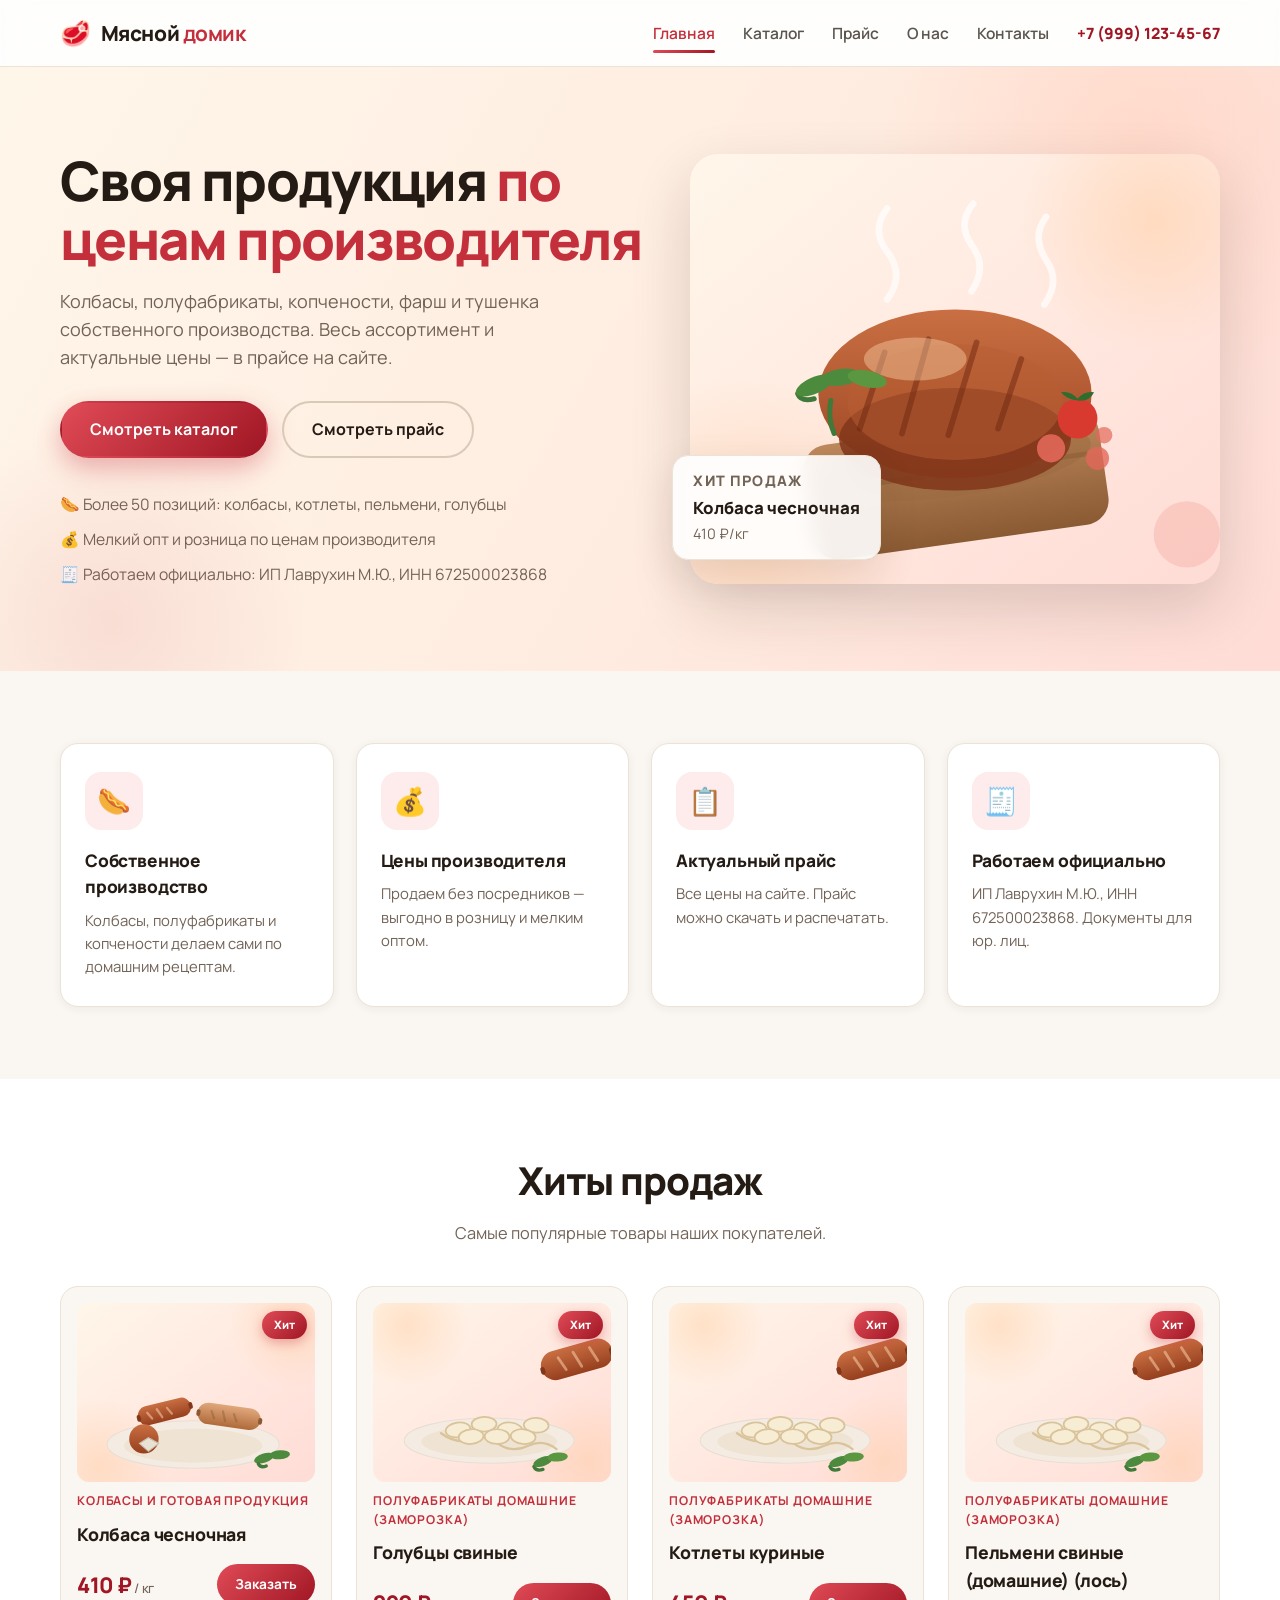
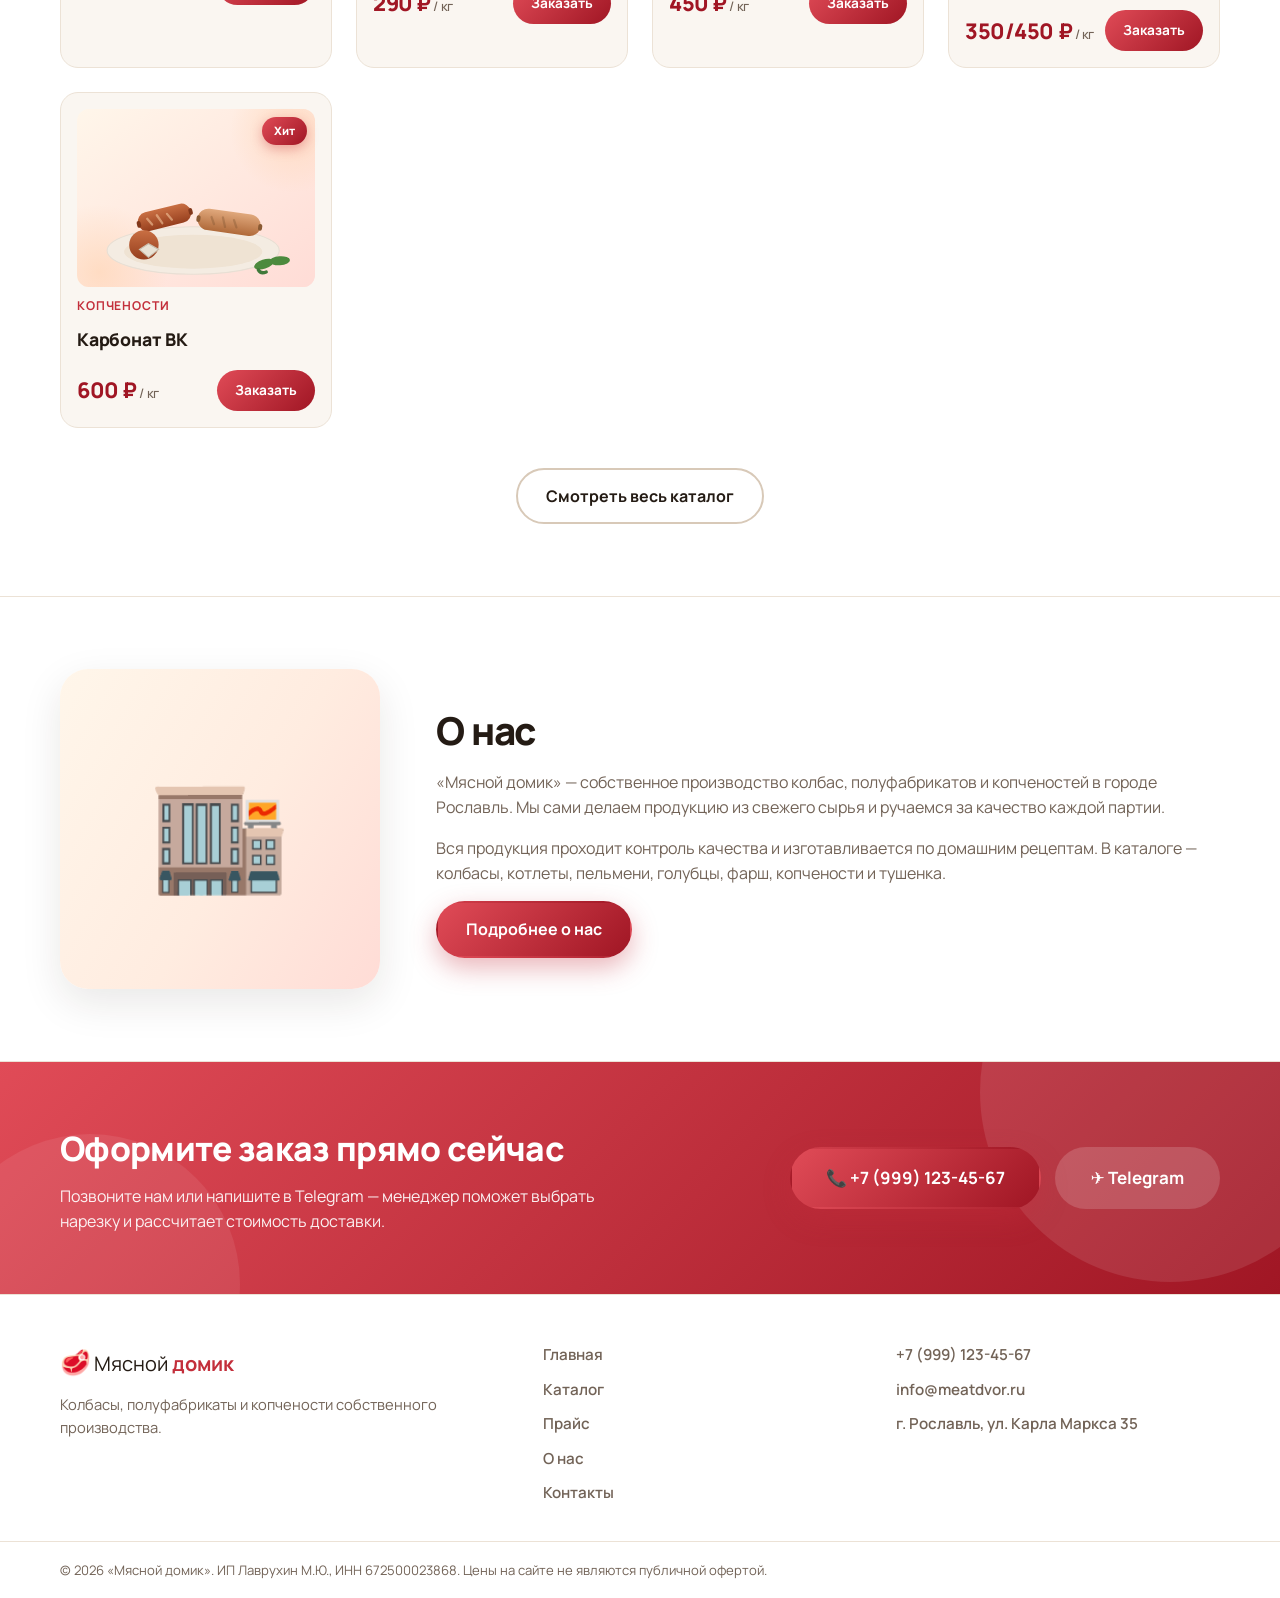
==== index.html @ fe6c8b18 "Сайт «Мясной домик»: каталог, прайс с группами, контакты" ====
﻿<!DOCTYPE html>
<html lang="ru">
<head>
  <meta charset="UTF-8">
  <meta name="viewport" content="width=device-width, initial-scale=1.0">
  <title>Мясной домик — свежее мясо и полуфабрикаты</title>
  <meta name="description" content="Колбасы, полуфабрикаты, копчености, фарш и тушенка. ИП Лаврухин М.Ю., г. Рославль. Актуальный прайс на сайте.">
  <link rel="preconnect" href="https://fonts.googleapis.com">
  <link rel="preconnect" href="https://fonts.gstatic.com" crossorigin>
  <link href="https://fonts.googleapis.com/css2?family=Manrope:wght@400;500;600;700;800&display=swap" rel="stylesheet">
  <link rel="stylesheet" href="css/style.css">
</head>
<body>

  <header class="header">
    <div class="container header__inner">
      <a href="index.html" class="logo">
        <span class="logo__icon">🥩</span>
        <span class="logo__text">Мясной <strong>домик</strong></span>
      </a>
      <nav class="nav" id="nav">
        <a href="index.html" class="nav__link nav__link--active">Главная</a>
        <a href="catalog.html" class="nav__link">Каталог</a>
        <a href="price.html" class="nav__link">Прайс</a>
        <a href="about.html" class="nav__link">О нас</a>
        <a href="contacts.html" class="nav__link">Контакты</a>
        <a href="tel:+79991234567" class="nav__link nav__link--phone">+7 (999) 123-45-67</a>
      </nav>
      <button class="burger" id="burger" aria-label="Открыть меню">
        <span></span><span></span><span></span>
      </button>
    </div>
  </header>

  <main>

    <section class="hero">
      <div class="container hero__inner">
        <div class="hero__content">
          <h1 class="hero__title">Своя продукция <span>по ценам производителя</span></h1>
          <p class="hero__subtitle">Колбасы, полуфабрикаты, копчености, фарш и тушенка собственного производства. Весь ассортимент и актуальные цены — в прайсе на сайте.</p>
          <div class="hero__actions">
            <a href="catalog.html" class="btn btn--primary">Смотреть каталог</a>
            <a href="price.html" class="btn btn--ghost">Смотреть прайс</a>
          </div>
          <ul class="hero__points">
            <li>🌭 Более 50 позиций: колбасы, котлеты, пельмени, голубцы</li>
            <li>💰 Мелкий опт и розница по ценам производителя</li>
            <li>🧾 Работаем официально: ИП Лаврухин М.Ю., ИНН 672500023868</li>
          </ul>
        </div>
        <div class="hero__visual">
          <img class="hero__img" src="img/hero.svg" alt="Своя продукция «Мясной домик»">
          <div class="hero__float">
            <span class="hero__float-label">Хит продаж</span>
            <strong>Колбаса чесночная</strong>
            <span>410 ₽/кг</span>
          </div>
        </div>
      </div>
    </section>

    <section class="features">
      <div class="container features__grid">
        <div class="feature reveal">
          <span class="feature__icon">🌭</span>
          <h3>Собственное производство</h3>
          <p>Колбасы, полуфабрикаты и копчености делаем сами по домашним рецептам.</p>
        </div>
        <div class="feature reveal">
          <span class="feature__icon">💰</span>
          <h3>Цены производителя</h3>
          <p>Продаем без посредников — выгодно в розницу и мелким оптом.</p>
        </div>
        <div class="feature reveal">
          <span class="feature__icon">📋</span>
          <h3>Актуальный прайс</h3>
          <p>Все цены на сайте. Прайс можно скачать и распечатать.</p>
        </div>
        <div class="feature reveal">
          <span class="feature__icon">🧾</span>
          <h3>Работаем официально</h3>
          <p>ИП Лаврухин М.Ю., ИНН 672500023868. Документы для юр. лиц.</p>
        </div>
      </div>
    </section>

    <section class="catalog" id="hits">
      <div class="container">
        <div class="section-head reveal">
          <h2 class="section-title">Хиты продаж</h2>
          <p class="section-sub">Самые популярные товары наших покупателей.</p>
        </div>
        <div class="catalog__grid" id="featured"></div>
        <div class="section-actions reveal">
          <a href="catalog.html" class="btn btn--ghost">Смотреть весь каталог</a>
        </div>
      </div>
    </section>

    <section class="about" id="about">
      <div class="container about__inner">
        <div class="about__emoji reveal">🏬</div>
        <div class="reveal">
          <h2 class="section-title">О нас</h2>
          <p>«Мясной домик» — собственное производство колбас, полуфабрикатов и копченостей в городе Рославль. Мы сами делаем продукцию из свежего сырья и ручаемся за качество каждой партии.</p>
          <p>Вся продукция проходит контроль качества и изготавливается по домашним рецептам. В каталоге — колбасы, котлеты, пельмени, голубцы, фарш, копчености и тушенка.</p>
          <a href="about.html" class="btn btn--primary">Подробнее о нас</a>
        </div>
      </div>
    </section>

    <section class="order-banner">
      <div class="container order-banner__inner">
        <div>
          <h2>Оформите заказ прямо сейчас</h2>
          <p>Позвоните нам или напишите в Telegram — менеджер поможет выбрать нарезку и рассчитает стоимость доставки.</p>
        </div>
        <div class="order-banner__actions">
          <a href="tel:+79991234567" class="btn btn--primary btn--lg">📞 +7 (999) 123-45-67</a>
          <a href="https://t.me/meat_dvor" target="_blank" rel="noopener" class="btn btn--ghost btn--lg">✈ Telegram</a>
        </div>
      </div>
    </section>

  </main>

  <footer class="footer">
    <div class="container footer__inner">
      <div class="footer__brand">
        <span class="logo__icon">🥩</span>
        <span class="logo__text">Мясной <strong>домик</strong></span>
        <p>Колбасы, полуфабрикаты и копчености собственного производства.</p>
      </div>
      <nav class="footer__nav">
        <a href="index.html">Главная</a>
        <a href="catalog.html">Каталог</a>
        <a href="price.html">Прайс</a>
        <a href="about.html">О нас</a>
        <a href="contacts.html">Контакты</a>
      </nav>
      <div class="footer__contacts">
        <a href="tel:+79991234567">+7 (999) 123-45-67</a>
        <a href="mailto:info@meatdvor.ru">info@meatdvor.ru</a>
        <span>г. Рославль, ул. Карла Маркса 35</span>
      </div>
    </div>
    <div class="footer__bottom">
      <div class="container">
        © 2026 «Мясной домик». ИП Лаврухин М.Ю., ИНН 672500023868. Цены на сайте не являются публичной офертой.
      </div>
    </div>
  </footer>

  <script src="js/products.js"></script>
  <script src="js/main.js"></script>
</body>
</html>
---- css/style.css ----
:root {
  --red: #c32f3b;
  --red-dark: #a01624;
  --red-light: #e04b57;
  --red-soft: #fdeceb;
  --cream: #faf6f1;
  --white: #ffffff;
  --ink: #241b14;
  --gray: #726357;
  --line: #ece2d6;
  --shadow-sm: 0 2px 10px rgba(36, 27, 20, 0.06);
  --shadow: 0 14px 40px rgba(36, 27, 20, 0.1);
  --shadow-lg: 0 24px 60px rgba(36, 27, 20, 0.16);
  --radius: 18px;
  --grad: linear-gradient(135deg, var(--red-light), var(--red-dark));
  --grad-soft: linear-gradient(120deg, #fff6ea 0%, #ffece0 55%, #ffdcd6 100%);
}

* {
  margin: 0;
  padding: 0;
  box-sizing: border-box;
}

html {
  scroll-behavior: smooth;
}

body {
  font-family: 'Manrope', 'Segoe UI', system-ui, -apple-system, Arial, sans-serif;
  color: var(--ink);
  background: var(--cream);
  line-height: 1.55;
  -webkit-font-smoothing: antialiased;
}

::selection {
  background: var(--red);
  color: #fff;
}

::-webkit-scrollbar {
  width: 11px;
}

::-webkit-scrollbar-track {
  background: var(--cream);
}

::-webkit-scrollbar-thumb {
  background: #d8c9b8;
  border-radius: 8px;
  border: 3px solid var(--cream);
}

::-webkit-scrollbar-thumb:hover {
  background: var(--red-light);
}

.container {
  width: min(1160px, 92%);
  margin: 0 auto;
}

a {
  color: inherit;
  text-decoration: none;
}

img {
  max-width: 100%;
  display: block;
}

.main {
  display: block;
}

.reveal {
  opacity: 0;
  transform: translateY(28px);
  transition: opacity 0.6s ease, transform 0.6s ease;
}

.reveal.visible {
  opacity: 1;
  transform: none;
}

.header {
  position: sticky;
  top: 0;
  z-index: 100;
  background: rgba(255, 255, 255, 0.82);
  backdrop-filter: blur(14px);
  -webkit-backdrop-filter: blur(14px);
  color: var(--ink);
  border-bottom: 1px solid var(--line);
}

.header__inner {
  display: flex;
  align-items: center;
  justify-content: space-between;
  padding: 14px 0;
  gap: 20px;
}

.logo {
  display: flex;
  align-items: center;
  gap: 10px;
  font-size: 1.3rem;
  font-weight: 800;
  letter-spacing: -0.02em;
}

.logo__icon {
  font-size: 1.55rem;
}

.logo__text strong {
  color: var(--red);
}

.nav {
  display: flex;
  align-items: center;
  gap: 28px;
  font-size: 0.97rem;
  font-weight: 600;
}

.nav__link {
  opacity: 0.75;
  transition: opacity 0.2s, color 0.2s;
}

.nav__link:hover {
  opacity: 1;
  color: var(--red);
}

.nav__link--active {
  opacity: 1;
  color: var(--red);
  position: relative;
}

.nav__link--active::after {
  content: '';
  position: absolute;
  left: 0;
  right: 0;
  bottom: -8px;
  height: 3px;
  border-radius: 3px;
  background: var(--grad);
}

.nav__link--phone {
  font-weight: 800;
  opacity: 1;
  color: var(--red-dark);
}

.burger {
  display: none;
  flex-direction: column;
  gap: 5px;
  background: none;
  border: none;
  cursor: pointer;
  padding: 6px;
}

.burger span {
  width: 26px;
  height: 3px;
  background: var(--ink);
  border-radius: 2px;
  transition: transform 0.25s, opacity 0.25s;
}

.burger.open span:nth-child(1) {
  transform: translateY(8px) rotate(45deg);
}

.burger.open span:nth-child(2) {
  opacity: 0;
}

.burger.open span:nth-child(3) {
  transform: translateY(-8px) rotate(-45deg);
}

.hero {
  background: var(--grad-soft);
  overflow: hidden;
  position: relative;
}

.hero::before {
  content: '';
  position: absolute;
  width: 520px;
  height: 520px;
  border-radius: 50%;
  background: radial-gradient(circle, rgba(255, 180, 150, 0.25), transparent 70%);
  top: -180px;
  right: -120px;
}

.hero::after {
  content: '';
  position: absolute;
  width: 420px;
  height: 420px;
  border-radius: 50%;
  background: radial-gradient(circle, rgba(195, 47, 59, 0.1), transparent 70%);
  bottom: -160px;
  left: -100px;
}

.hero__inner {
  position: relative;
  display: grid;
  grid-template-columns: 1.1fr 1fr;
  gap: 48px;
  align-items: center;
  padding: 84px 0;
}

.hero__title {
  font-size: clamp(2.1rem, 5vw, 3.4rem);
  font-weight: 800;
  line-height: 1.08;
  letter-spacing: -0.03em;
  margin-bottom: 18px;
}

.hero__title span {
  color: var(--red);
  position: relative;
}

.hero__title span::after {
  content: '';
  position: absolute;
  left: 0;
  right: 0;
  bottom: 2px;
  height: 12px;
  background: rgba(195, 47, 59, 0.16);
  z-index: -1;
  border-radius: 6px;
}

.hero__subtitle {
  font-size: 1.13rem;
  color: var(--gray);
  max-width: 520px;
  margin-bottom: 30px;
}

.hero__actions {
  display: flex;
  flex-wrap: wrap;
  gap: 14px;
  margin-bottom: 34px;
}

.btn {
  display: inline-block;
  padding: 14px 28px;
  border-radius: 999px;
  font-weight: 700;
  font-size: 1rem;
  font-family: inherit;
  border: 2px solid transparent;
  cursor: pointer;
  transition: transform 0.18s, box-shadow 0.18s, background 0.18s, color 0.18s, border-color 0.18s;
}

.btn:hover {
  transform: translateY(-2px);
}

.btn:active {
  transform: translateY(0);
}

.btn--primary {
  background: var(--grad);
  color: #fff;
  box-shadow: 0 10px 26px rgba(195, 47, 59, 0.35);
}

.btn--primary:hover {
  box-shadow: 0 14px 34px rgba(195, 47, 59, 0.45);
}

.btn--ghost {
  background: transparent;
  border-color: #d8c9b8;
  color: var(--ink);
}

.btn--ghost:hover {
  border-color: var(--red);
  color: var(--red);
  background: rgba(195, 47, 59, 0.05);
}

.btn--lg {
  padding: 16px 34px;
  font-size: 1.06rem;
}

.hero__points {
  list-style: none;
  display: flex;
  flex-direction: column;
  gap: 11px;
  font-size: 0.98rem;
  color: var(--gray);
}

.hero__points li {
  display: flex;
  align-items: center;
  gap: 8px;
}

.hero__visual {
  position: relative;
  animation: float 6s ease-in-out infinite;
}

@keyframes float {
  0%, 100% { transform: translateY(0); }
  50% { transform: translateY(-12px); }
}

.hero__img {
  width: 100%;
  border-radius: 28px;
  box-shadow: var(--shadow-lg);
}

.hero__float {
  position: absolute;
  left: -18px;
  bottom: 24px;
  background: rgba(255, 255, 255, 0.9);
  backdrop-filter: blur(10px);
  border: 1px solid var(--line);
  border-radius: 16px;
  padding: 14px 20px;
  display: flex;
  flex-direction: column;
  gap: 2px;
  box-shadow: var(--shadow);
}

.hero__float-label {
  font-size: 0.72rem;
  font-weight: 800;
  text-transform: uppercase;
  letter-spacing: 0.08em;
  color: var(--red);
}

.hero__float strong {
  font-size: 1.05rem;
  font-weight: 800;
}

.hero__float span {
  color: var(--gray);
  font-size: 0.9rem;
}

.features {
  padding: 72px 0;
}

.features__grid {
  display: grid;
  grid-template-columns: repeat(4, 1fr);
  gap: 22px;
}

.feature {
  background: var(--white);
  border: 1px solid var(--line);
  border-radius: var(--radius);
  padding: 28px 24px;
  box-shadow: var(--shadow-sm);
  transition: transform 0.25s, box-shadow 0.25s;
}

.feature:hover {
  transform: translateY(-6px);
  box-shadow: var(--shadow);
}

.feature__icon {
  width: 58px;
  height: 58px;
  display: flex;
  align-items: center;
  justify-content: center;
  font-size: 1.7rem;
  background: var(--red-soft);
  border-radius: 16px;
  margin-bottom: 18px;
}

.feature h3 {
  font-size: 1.08rem;
  font-weight: 800;
  letter-spacing: -0.01em;
  margin-bottom: 8px;
}

.feature p {
  font-size: 0.93rem;
  color: var(--gray);
}

.section-head {
  text-align: center;
  max-width: 620px;
  margin: 0 auto 40px;
}

.section-title {
  font-size: clamp(1.7rem, 3.4vw, 2.4rem);
  font-weight: 800;
  letter-spacing: -0.03em;
  margin-bottom: 10px;
}

.section-sub {
  color: var(--gray);
  font-size: 1.02rem;
}

.section-actions {
  text-align: center;
  margin-top: 40px;
}

.catalog,
.price-section,
.about,
.contacts,
.about-page {
  padding: 72px 0;
}

.catalog {
  background: var(--white);
}

.catalog__filter {
  display: flex;
  flex-wrap: wrap;
  justify-content: center;
  gap: 10px;
  margin-bottom: 40px;
}

.chip {
  padding: 10px 22px;
  border-radius: 999px;
  border: 1px solid var(--line);
  background: var(--cream);
  color: var(--ink);
  font-size: 0.95rem;
  font-weight: 700;
  font-family: inherit;
  cursor: pointer;
  transition: background 0.2s, color 0.2s, border-color 0.2s, transform 0.2s;
}

.chip:hover {
  border-color: var(--red);
  transform: translateY(-1px);
}

.chip--active {
  background: var(--grad);
  color: #fff;
  border-color: transparent;
  box-shadow: 0 6px 18px rgba(195, 47, 59, 0.3);
}

.catalog__grid {
  display: grid;
  grid-template-columns: repeat(auto-fill, minmax(250px, 1fr));
  gap: 24px;
}

.card {
  position: relative;
  background: var(--cream);
  border: 1px solid var(--line);
  border-radius: var(--radius);
  padding: 16px;
  display: flex;
  flex-direction: column;
  gap: 10px;
  transition: transform 0.25s, box-shadow 0.25s, border-color 0.25s;
}

.card:hover {
  transform: translateY(-6px);
  box-shadow: var(--shadow);
  border-color: #f0d9cc;
}

.card__badge {
  position: absolute;
  top: 24px;
  right: 24px;
  z-index: 2;
  background: var(--grad);
  color: #fff;
  font-size: 0.72rem;
  font-weight: 800;
  padding: 5px 12px;
  border-radius: 999px;
  box-shadow: 0 4px 12px rgba(195, 47, 59, 0.35);
}

.card__badge--premium {
  background: linear-gradient(135deg, #b5893c, #7c5a1e);
  box-shadow: 0 4px 12px rgba(124, 90, 30, 0.35);
}

.card__image {
  aspect-ratio: 4 / 3;
  border-radius: 12px;
  overflow: hidden;
  background: var(--grad-soft);
}

.card__image img {
  width: 100%;
  height: 100%;
  object-fit: cover;
  transition: transform 0.4s ease;
}

.card:hover .card__image img {
  transform: scale(1.06);
}

.card__cat {
  font-size: 0.76rem;
  font-weight: 700;
  color: var(--red);
  text-transform: uppercase;
  letter-spacing: 0.07em;
}

.card__name {
  font-size: 1.1rem;
  font-weight: 800;
  letter-spacing: -0.01em;
}

.card__desc {
  font-size: 0.9rem;
  color: var(--gray);
  flex: 1;
}

.card__bottom {
  display: flex;
  justify-content: space-between;
  align-items: center;
  gap: 10px;
  padding-top: 6px;
}

.card__price {
  font-size: 1.35rem;
  font-weight: 800;
  color: var(--red-dark);
  letter-spacing: -0.02em;
}

.card__unit {
  font-size: 0.82rem;
  color: var(--gray);
  font-weight: 500;
}

.card__order {
  background: var(--grad);
  color: #fff;
  padding: 10px 18px;
  border-radius: 999px;
  font-size: 0.85rem;
  font-weight: 700;
  font-family: inherit;
  transition: box-shadow 0.2s, transform 0.2s;
}

.card__order:hover {
  box-shadow: 0 6px 16px rgba(195, 47, 59, 0.35);
  transform: translateY(-1px);
}

.price-section__toolbar {
  display: flex;
  flex-wrap: wrap;
  gap: 14px;
  justify-content: center;
  margin-bottom: 32px;
}

.price-section__toolbar .btn--ghost {
  border-color: var(--line);
  color: var(--ink);
}

.price-section__toolbar .btn--ghost:hover {
  border-color: var(--red);
  color: var(--red);
}

.price-table-wrap {
  overflow-x: auto;
  background: var(--white);
  border: 1px solid var(--line);
  border-radius: var(--radius);
  box-shadow: var(--shadow-sm);
}

.price-table {
  width: 100%;
  border-collapse: collapse;
  font-size: 0.95rem;
  min-width: 560px;
}

.price-table th {
  background: var(--cream);
  color: var(--gray);
  text-align: left;
  padding: 15px 20px;
  font-size: 0.78rem;
  font-weight: 800;
  text-transform: uppercase;
  letter-spacing: 0.07em;
}

.price-table td {
  padding: 14px 20px;
  border-top: 1px solid var(--line);
}

.price-table tbody tr {
  transition: background 0.15s;
}

.price-table tbody tr:hover {
  background: var(--red-soft);
}

.price-table .td-num {
  text-align: right;
  font-weight: 800;
  color: var(--red-dark);
  white-space: nowrap;
}

.price-table .td-cat {
  color: var(--gray);
  font-size: 0.88rem;
}

.td-hover {
  position: relative;
  display: inline-block;
  cursor: help;
}

.td-hover__name {
  display: flex;
  flex-direction: column;
  gap: 3px;
}

.td-hover__img {
  position: absolute;
  left: calc(100% + 16px);
  top: 50%;
  width: 130px;
  height: 100px;
  border-radius: 12px;
  object-fit: cover;
  background: var(--grad-soft);
  border: 1px solid var(--line);
  box-shadow: var(--shadow);
  opacity: 0;
  visibility: hidden;
  transform: translateY(-50%) translateX(-8px);
  transition: opacity 0.2s ease, transform 0.2s ease, visibility 0.2s;
  z-index: 5;
  pointer-events: none;
}

.td-hover:hover .td-hover__img {
  opacity: 1;
  visibility: visible;
  transform: translateY(-50%) translateX(0);
}

.category-row td {
  background: var(--cream);
  font-weight: 800;
  color: var(--ink);
  text-transform: uppercase;
  font-size: 0.8rem;
  letter-spacing: 0.08em;
  padding: 12px 20px;
}

.subgroup-row td {
  background: #faf3ea;
  font-weight: 700;
  color: var(--gray);
  font-size: 0.88rem;
  padding: 8px 20px;
}

.td-num--na {
  color: var(--gray) !important;
  font-weight: 600 !important;
}

.card__price--na {
  font-size: 0.95rem !important;
  color: var(--gray) !important;
}

.about {
  background: var(--white);
  border-top: 1px solid var(--line);
  border-bottom: 1px solid var(--line);
}

.about__inner {
  display: grid;
  grid-template-columns: 320px 1fr;
  gap: 56px;
  align-items: center;
}

.about__emoji {
  width: 320px;
  aspect-ratio: 1;
  display: flex;
  align-items: center;
  justify-content: center;
  font-size: 7rem;
  background: var(--grad-soft);
  border-radius: 28px;
  box-shadow: var(--shadow);
}

.about p {
  margin-bottom: 16px;
  color: var(--gray);
}

.about__list {
  list-style: none;
  display: flex;
  flex-direction: column;
  gap: 10px;
  margin: 20px 0 28px;
  font-weight: 600;
}

.order-banner {
  background: var(--grad);
  color: #fff;
  position: relative;
  overflow: hidden;
}

.order-banner::before {
  content: '';
  position: absolute;
  width: 380px;
  height: 380px;
  border-radius: 50%;
  background: rgba(255, 255, 255, 0.1);
  top: -160px;
  right: -80px;
}

.order-banner::after {
  content: '';
  position: absolute;
  width: 300px;
  height: 300px;
  border-radius: 50%;
  background: rgba(255, 255, 255, 0.08);
  bottom: -140px;
  left: -60px;
}

.order-banner__inner {
  position: relative;
  display: flex;
  align-items: center;
  justify-content: space-between;
  gap: 30px;
  padding: 60px 0;
  flex-wrap: wrap;
}

.order-banner h2 {
  font-size: clamp(1.5rem, 3vw, 2.1rem);
  font-weight: 800;
  letter-spacing: -0.02em;
  margin-bottom: 10px;
}

.order-banner p {
  opacity: 0.92;
  max-width: 560px;
}

.order-banner__actions {
  display: flex;
  flex-wrap: wrap;
  gap: 14px;
}

.order-banner .btn--ghost {
  background: rgba(255, 255, 255, 0.16);
  border-color: transparent;
  color: #fff;
}

.order-banner .btn--ghost:hover {
  background: rgba(255, 255, 255, 0.28);
  border-color: transparent;
  color: #fff;
}

.contacts__grid {
  display: grid;
  grid-template-columns: repeat(3, 1fr);
  gap: 22px;
}

.contact {
  background: var(--white);
  border: 1px solid var(--line);
  border-radius: var(--radius);
  padding: 30px 26px;
  text-align: center;
  box-shadow: var(--shadow-sm);
  transition: transform 0.25s, box-shadow 0.25s;
}

.contact:hover {
  transform: translateY(-6px);
  box-shadow: var(--shadow);
}

.contact__icon {
  width: 60px;
  height: 60px;
  display: flex;
  align-items: center;
  justify-content: center;
  font-size: 1.8rem;
  background: var(--red-soft);
  border-radius: 50%;
  margin: 0 auto 16px;
}

.contact h3 {
  margin-bottom: 8px;
  font-weight: 800;
}

.contact a {
  display: block;
  font-weight: 800;
  color: var(--red-dark);
  margin-bottom: 4px;
}

.contact a:hover {
  text-decoration: underline;
}

.contact span {
  display: block;
  font-size: 0.9rem;
  color: var(--gray);
}

.footer {
  background: var(--white);
  color: var(--gray);
  border-top: 1px solid var(--line);
  padding-top: 48px;
}

.footer__inner {
  display: grid;
  grid-template-columns: 1.4fr 1fr 1fr;
  gap: 30px;
  padding-bottom: 36px;
}

.footer__brand .logo__text {
  font-size: 1.25rem;
  color: var(--ink);
}

.footer__brand p {
  margin-top: 12px;
  font-size: 0.92rem;
}

.footer__nav,
.footer__contacts {
  display: flex;
  flex-direction: column;
  gap: 11px;
  font-size: 0.95rem;
  font-weight: 600;
}

.footer__nav a:hover,
.footer__contacts a:hover {
  color: var(--red);
}

.footer__bottom {
  border-top: 1px solid var(--line);
  padding: 18px 0;
  font-size: 0.82rem;
  color: var(--gray);
}

.page-hero {
  background: var(--grad-soft);
  padding: 56px 0;
  text-align: center;
  position: relative;
  overflow: hidden;
}

.page-hero::before {
  content: '';
  position: absolute;
  width: 400px;
  height: 400px;
  border-radius: 50%;
  background: radial-gradient(circle, rgba(255, 180, 150, 0.3), transparent 70%);
  top: -160px;
  right: -80px;
}

.page-hero .container {
  position: relative;
}

.page-hero__title {
  font-size: clamp(1.9rem, 4vw, 2.7rem);
  font-weight: 800;
  letter-spacing: -0.03em;
  margin-bottom: 8px;
}

.page-hero__sub {
  color: var(--gray);
  font-size: 1.06rem;
}

.about-page__grid {
  display: grid;
  grid-template-columns: 320px 1fr;
  gap: 56px;
  align-items: center;
}

.about-page__emoji {
  width: 320px;
  aspect-ratio: 1;
  display: flex;
  align-items: center;
  justify-content: center;
  font-size: 7rem;
  background: var(--grad-soft);
  border-radius: 28px;
  box-shadow: var(--shadow);
}

.about-page p {
  margin-bottom: 16px;
  color: var(--gray);
}

@media (max-width: 900px) {
  .nav {
    position: fixed;
    top: 0;
    right: 0;
    bottom: 0;
    width: min(320px, 80vw);
    background: var(--white);
    flex-direction: column;
    align-items: flex-start;
    justify-content: flex-start;
    gap: 24px;
    padding: 84px 32px;
    transform: translateX(100%);
    transition: transform 0.3s ease;
    font-size: 1.05rem;
    box-shadow: -12px 0 40px rgba(0, 0, 0, 0.14);
    z-index: 99;
  }

  .nav.open {
    transform: translateX(0);
  }

  .nav__link--active::after {
    bottom: -4px;
  }

  .burger {
    display: flex;
    position: relative;
    z-index: 101;
  }

  .hero__inner {
    grid-template-columns: 1fr;
    padding: 56px 0;
  }

  .hero__visual {
    max-width: 440px;
    margin: 0 auto;
  }

  .features__grid {
    grid-template-columns: repeat(2, 1fr);
  }

  .about__inner,
  .about-page__grid {
    grid-template-columns: 1fr;
  }

  .about__emoji,
  .about-page__emoji {
    width: 100%;
    max-width: 260px;
    margin: 0 auto;
  }

  .contacts__grid {
    grid-template-columns: 1fr;
  }

  .footer__inner {
    grid-template-columns: 1fr;
    gap: 26px;
  }
}

@media (max-width: 560px) {
  .features__grid {
    grid-template-columns: 1fr;
  }

  .hero__actions {
    flex-direction: column;
    align-items: stretch;
  }

  .btn {
    text-align: center;
  }

  .hero__float {
    left: 10px;
    right: 10px;
    bottom: 14px;
  }
}
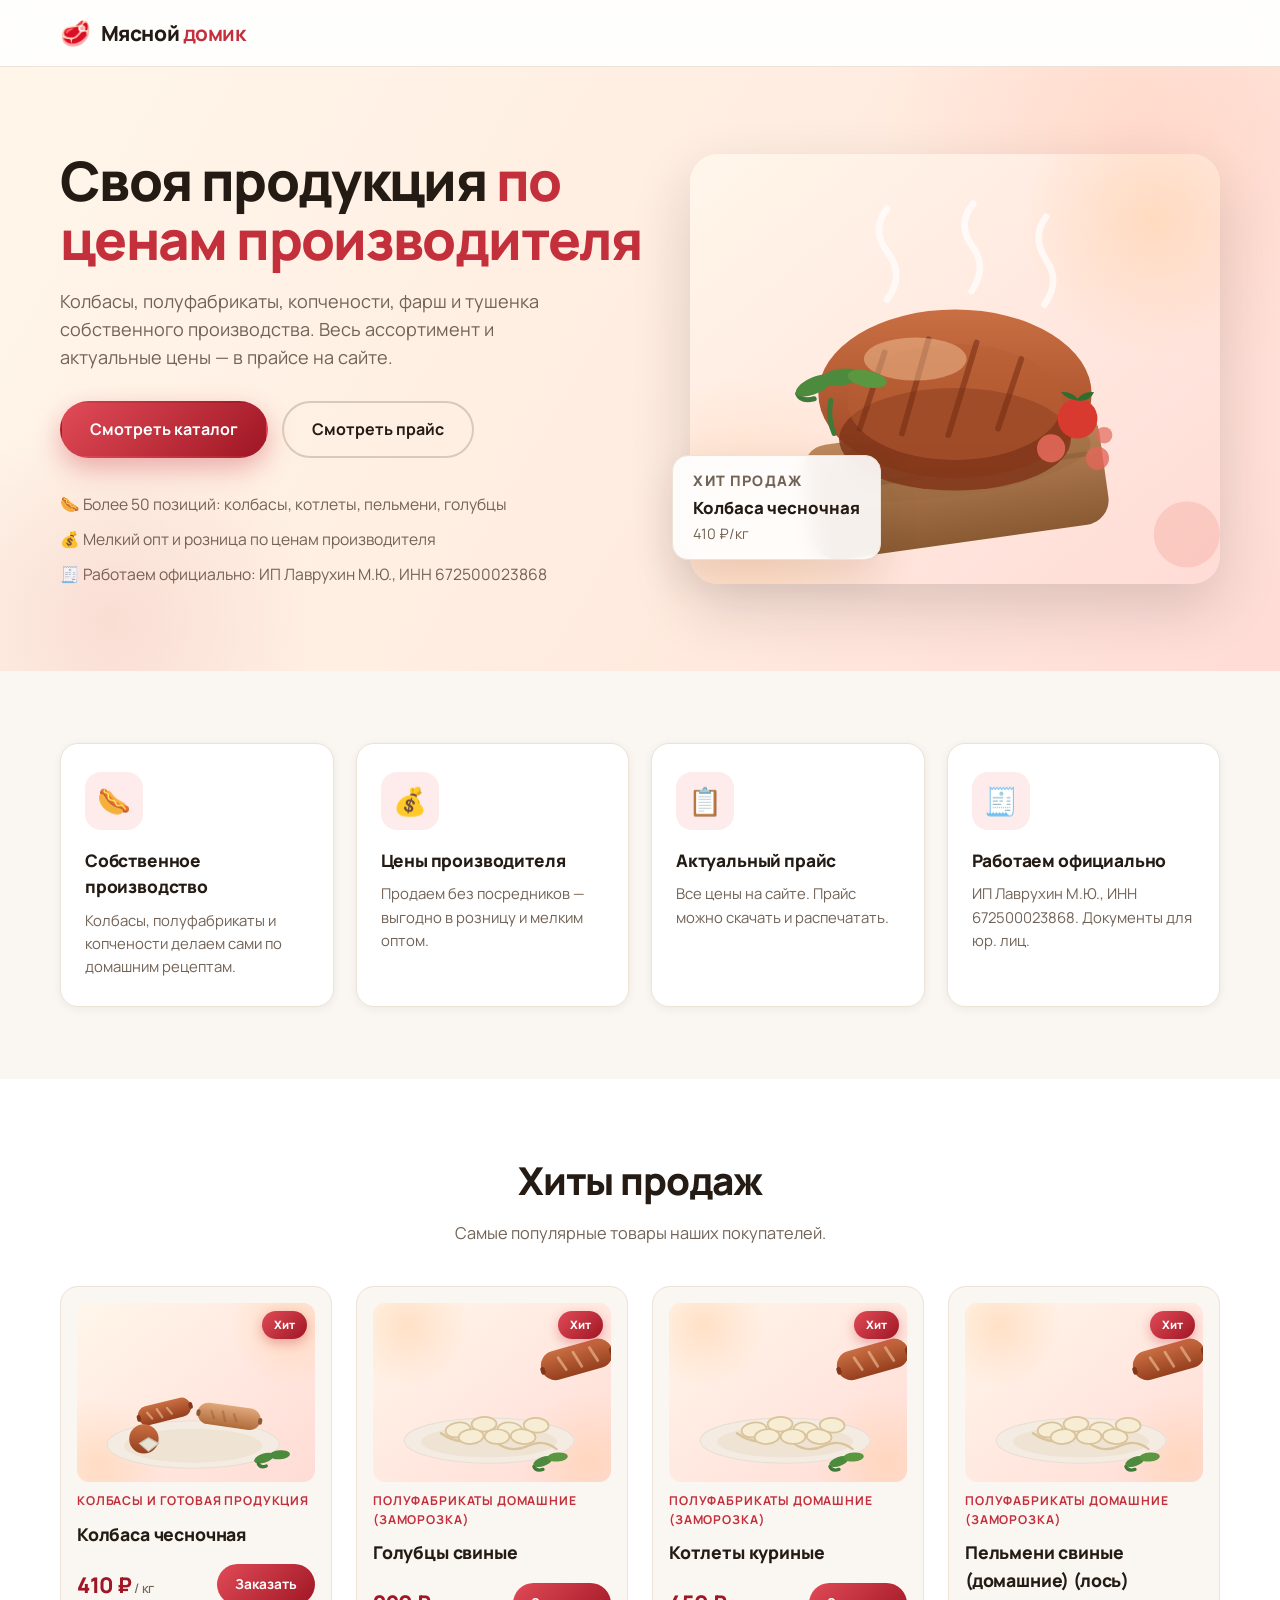
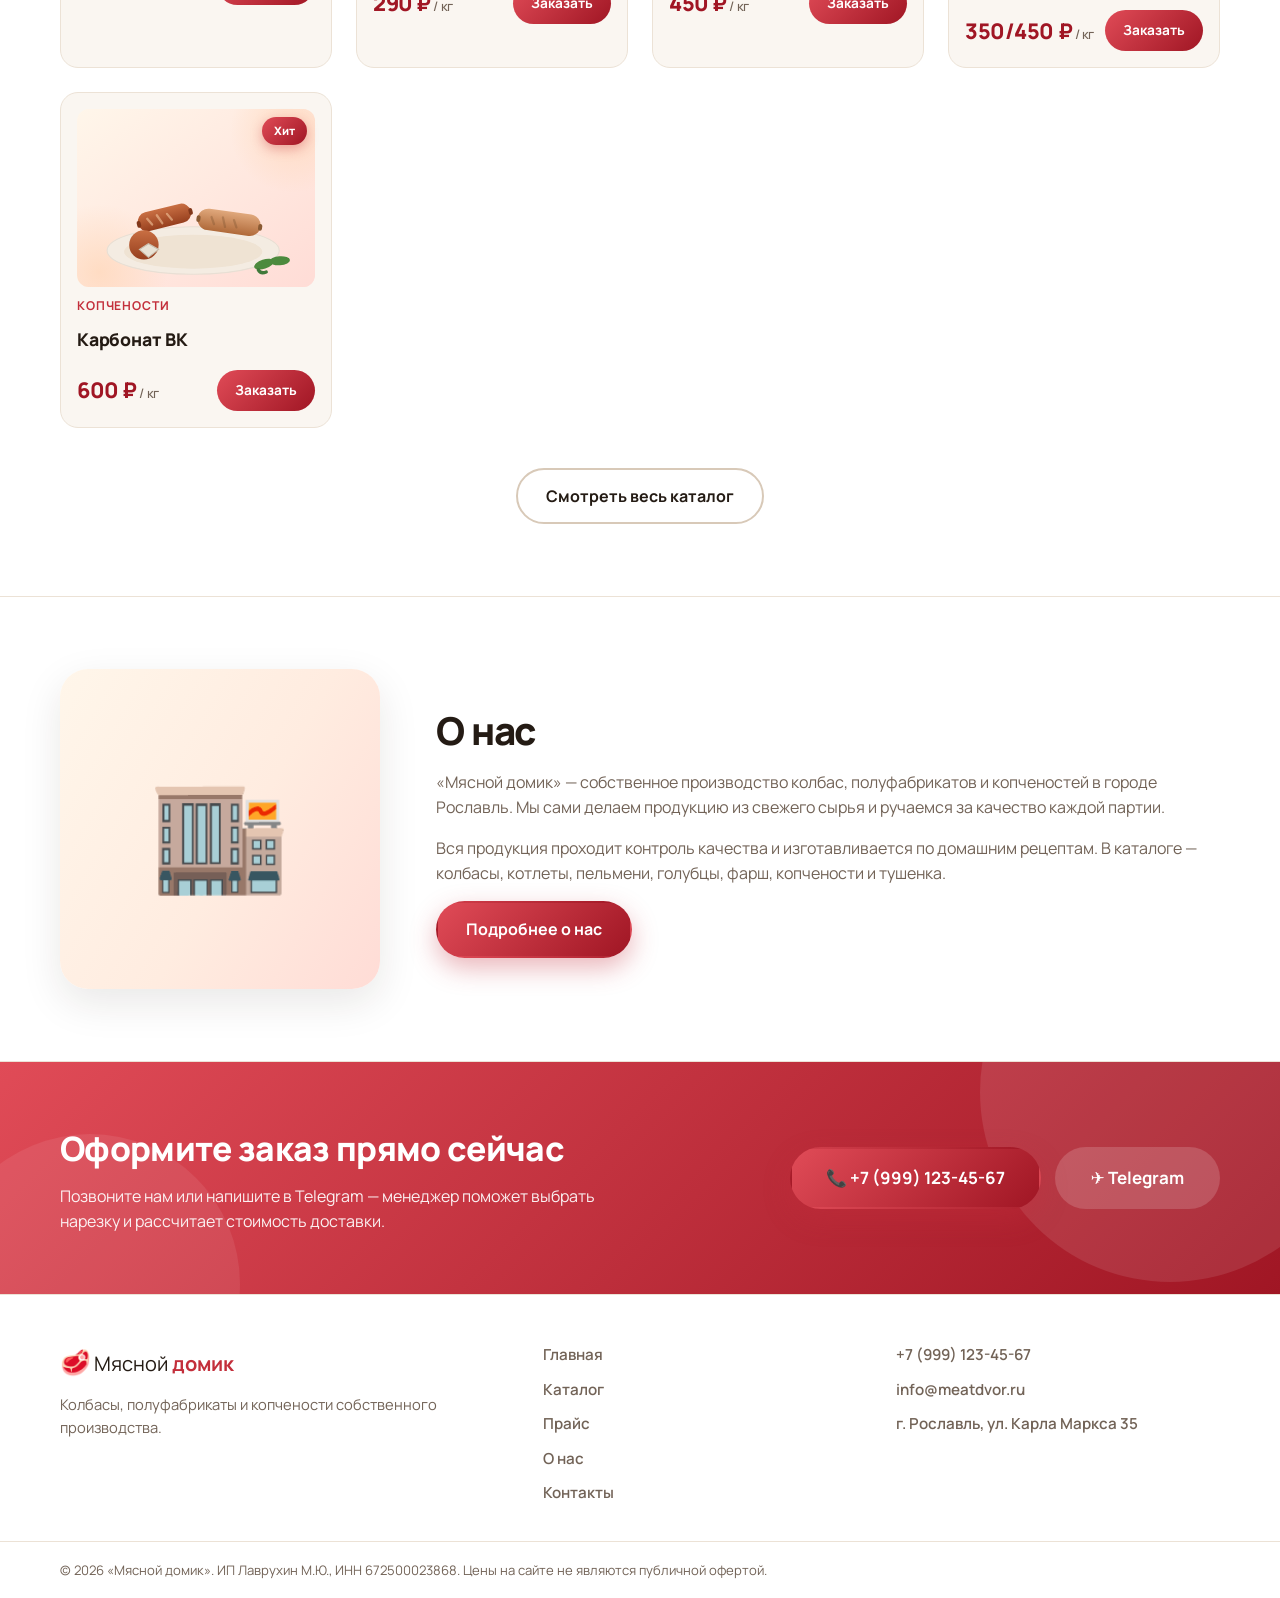
==== commit 2ef5cd78: "Исправлено мобильное меню: вынесено из шапки (backdrop-filter ломал fixed-позиционирование)" ====
--- a/index.html
+++ b/index.html
@@ -18,19 +18,20 @@
         <span class="logo__icon">🥩</span>
         <span class="logo__text">Мясной <strong>домик</strong></span>
       </a>
-      <nav class="nav" id="nav">
-        <a href="index.html" class="nav__link nav__link--active">Главная</a>
-        <a href="catalog.html" class="nav__link">Каталог</a>
-        <a href="price.html" class="nav__link">Прайс</a>
-        <a href="about.html" class="nav__link">О нас</a>
-        <a href="contacts.html" class="nav__link">Контакты</a>
-        <a href="tel:+79991234567" class="nav__link nav__link--phone">+7 (999) 123-45-67</a>
-      </nav>
       <button class="burger" id="burger" aria-label="Открыть меню">
         <span></span><span></span><span></span>
       </button>
     </div>
   </header>
+
+  <nav class="nav" id="nav">
+    <a href="index.html" class="nav__link nav__link--active">Главная</a>
+    <a href="catalog.html" class="nav__link">Каталог</a>
+    <a href="price.html" class="nav__link">Прайс</a>
+    <a href="about.html" class="nav__link">О нас</a>
+    <a href="contacts.html" class="nav__link">Контакты</a>
+    <a href="tel:+79991234567" class="nav__link nav__link--phone">+7 (999) 123-45-67</a>
+  </nav>
 
   <main>
 
--- a/css/style.css
+++ b/css/style.css
@@ -124,6 +124,10 @@
 }
 
 .nav {
+  position: absolute;
+  top: 0;
+  right: 0;
+  height: 100%;
   display: flex;
   align-items: center;
   gap: 28px;
@@ -1028,7 +1032,8 @@
     align-items: flex-start;
     justify-content: flex-start;
     gap: 24px;
-    padding: 84px 32px;
+    padding: 84px 32px calc(48px + env(safe-area-inset-bottom));
+    overflow-y: auto;
     transform: translateX(100%);
     transition: transform 0.3s ease;
     font-size: 1.05rem;
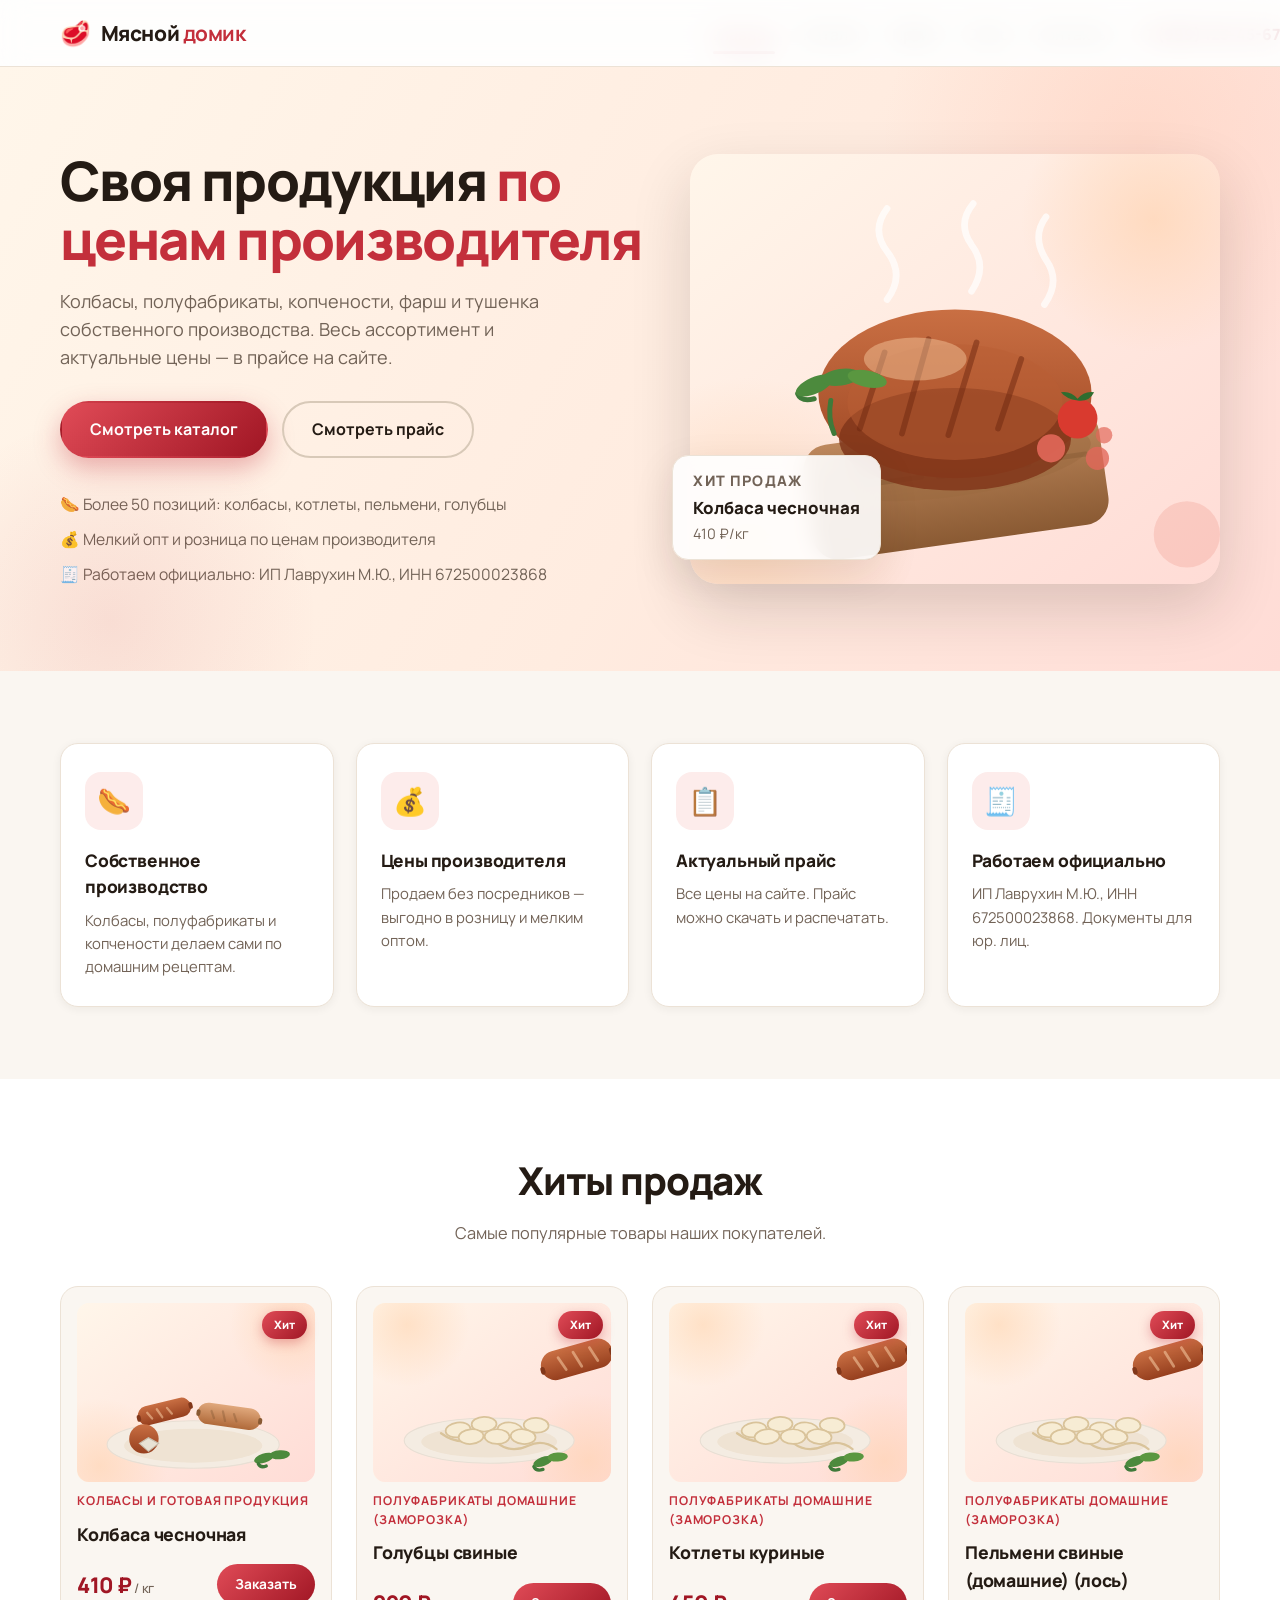
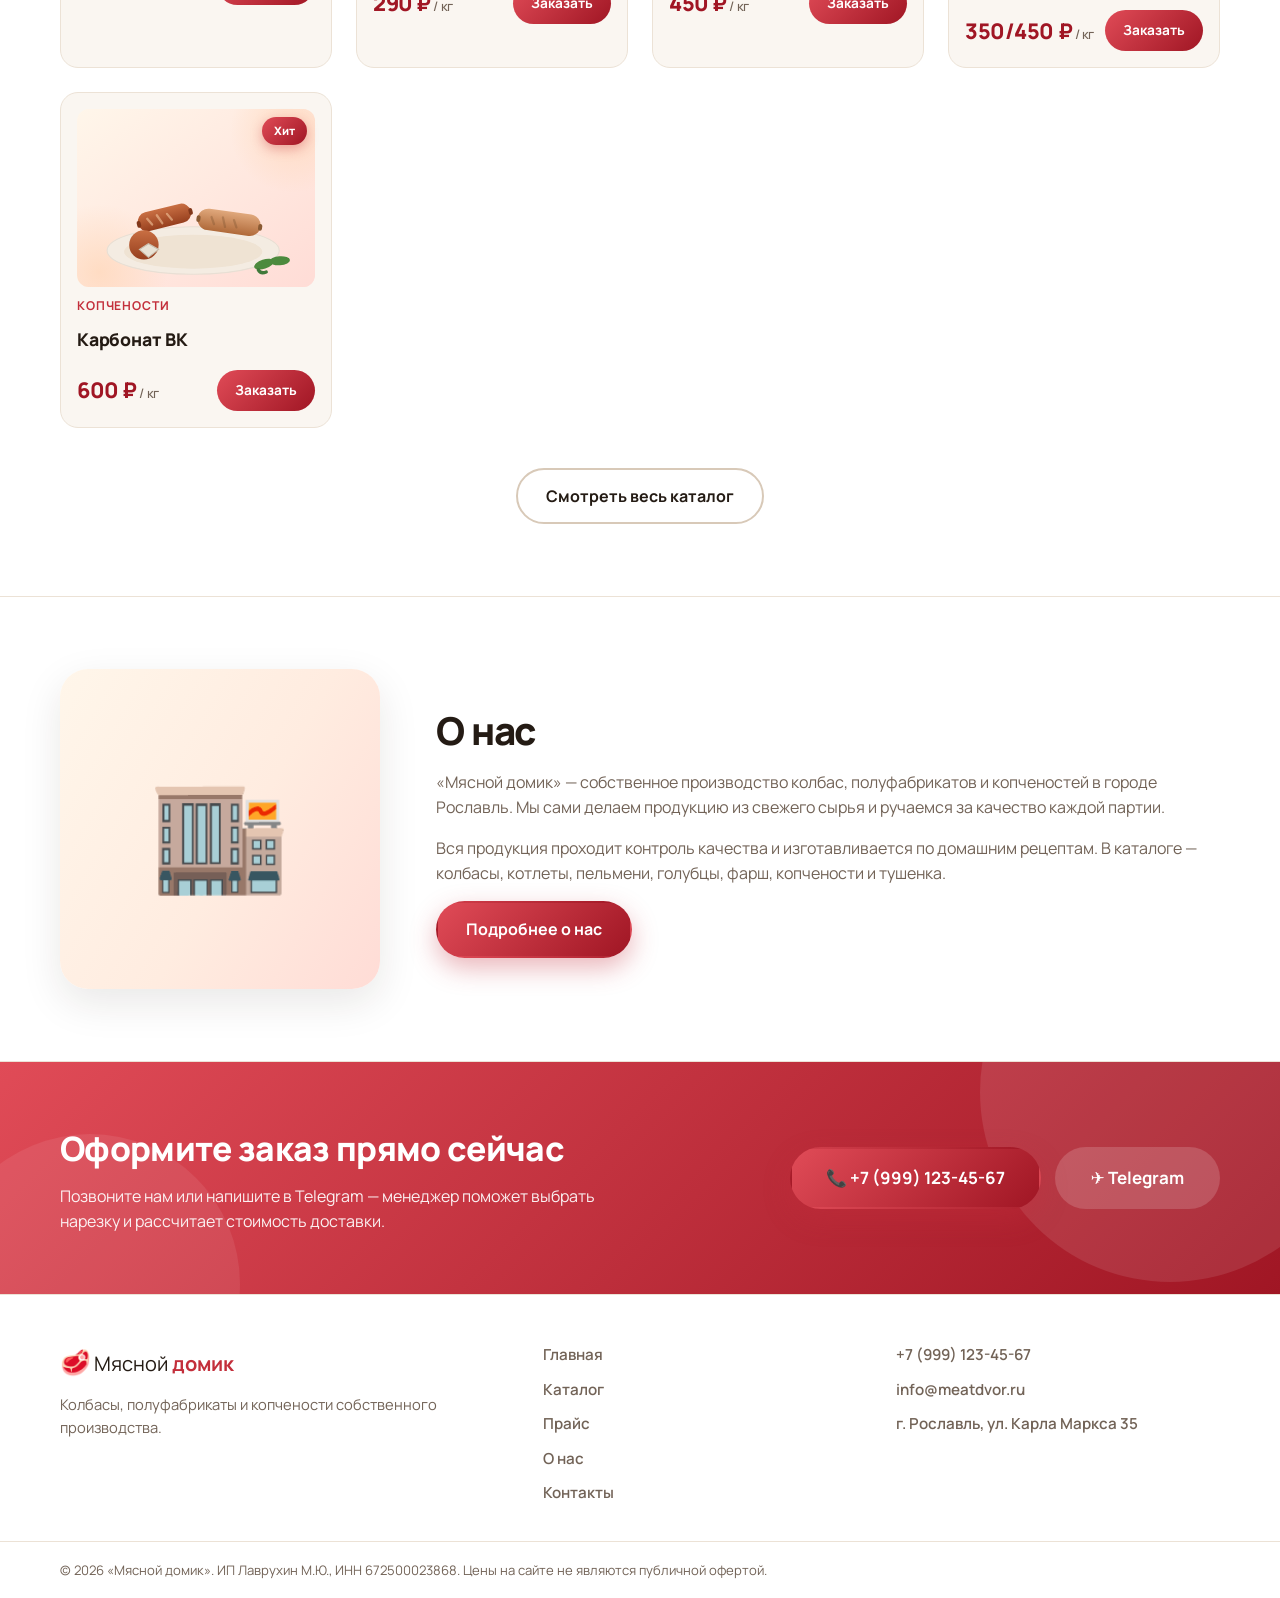
==== commit 61046192: "Шапка и меню обёрнуты в .site-head: меню снова в шапке на десктопе" ====
--- a/index.html
+++ b/index.html
@@ -12,6 +12,7 @@
 </head>
 <body>
 
+  <div class="site-head">
   <header class="header">
     <div class="container header__inner">
       <a href="index.html" class="logo">
@@ -32,6 +33,7 @@
     <a href="contacts.html" class="nav__link">Контакты</a>
     <a href="tel:+79991234567" class="nav__link nav__link--phone">+7 (999) 123-45-67</a>
   </nav>
+  </div>
 
   <main>
 
--- a/css/style.css
+++ b/css/style.css
@@ -96,6 +96,10 @@
   -webkit-backdrop-filter: blur(14px);
   color: var(--ink);
   border-bottom: 1px solid var(--line);
+}
+
+.site-head {
+  position: relative;
 }
 
 .header__inner {
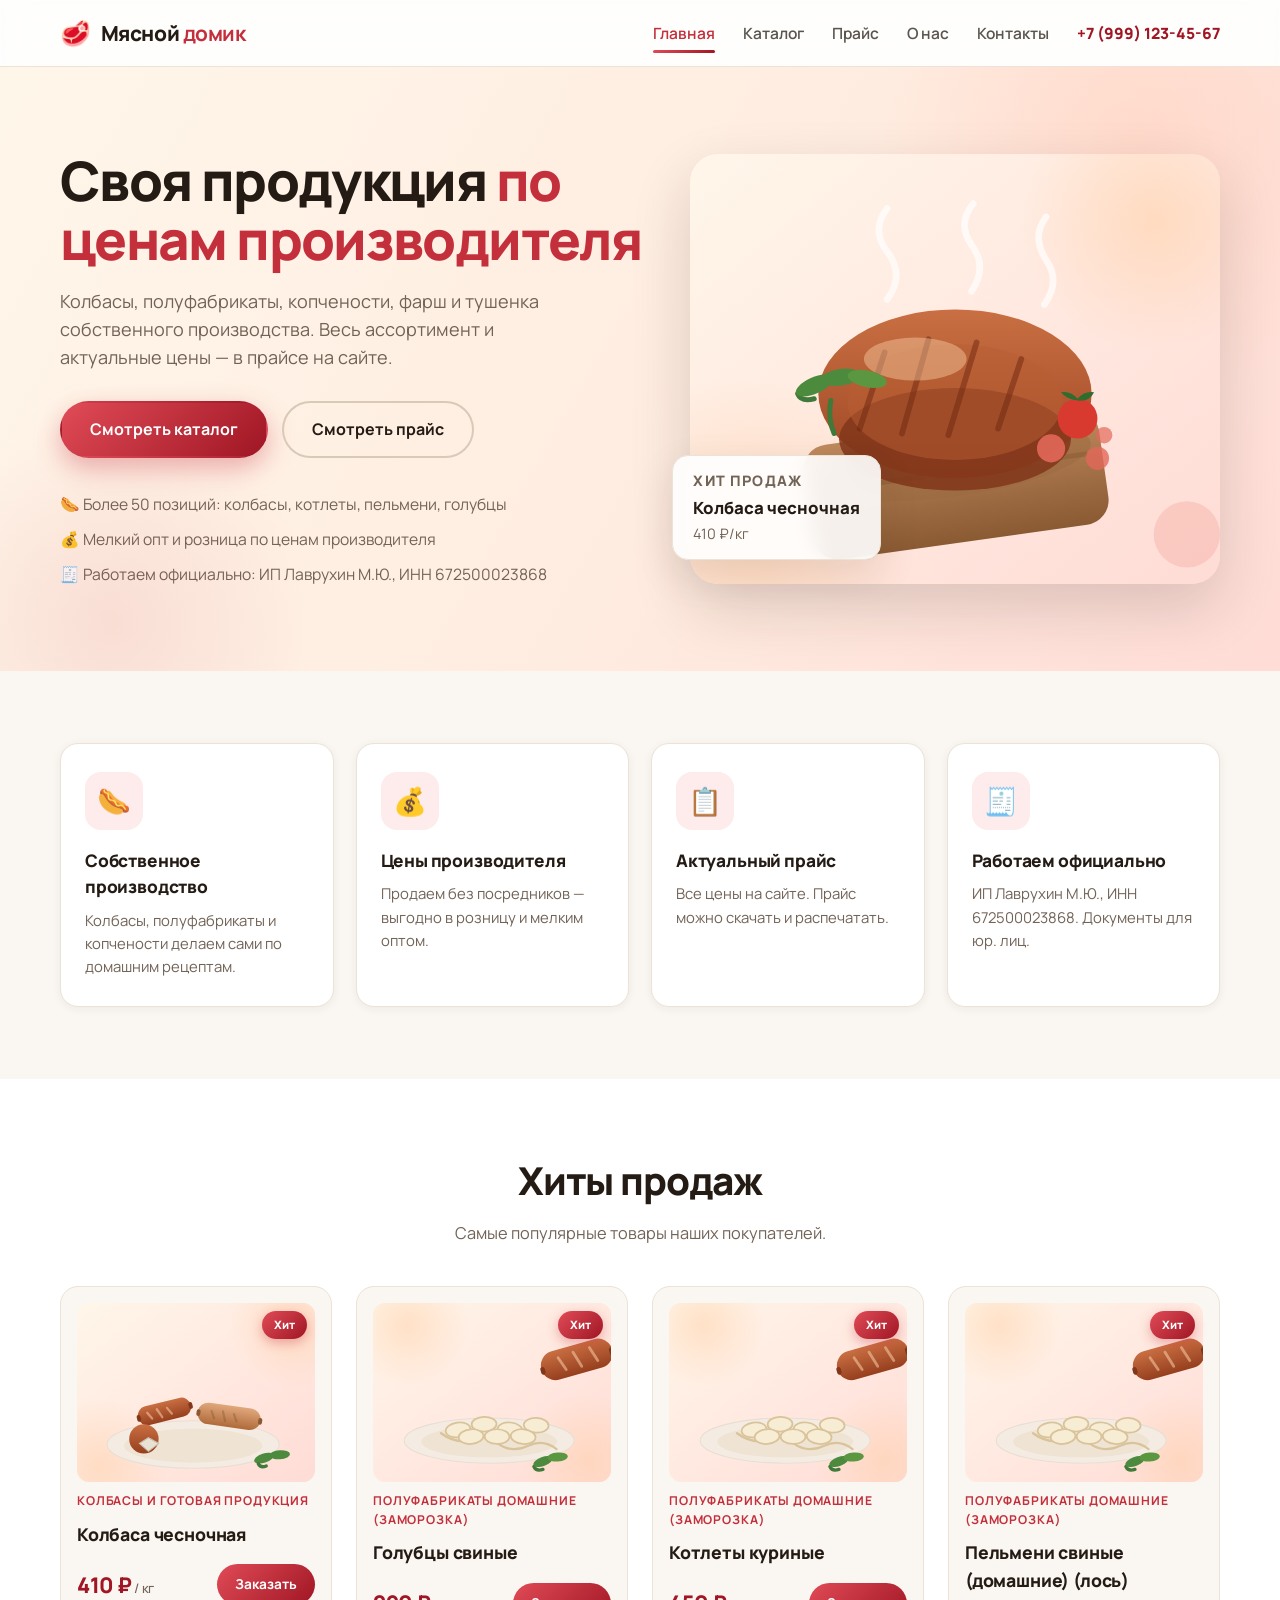
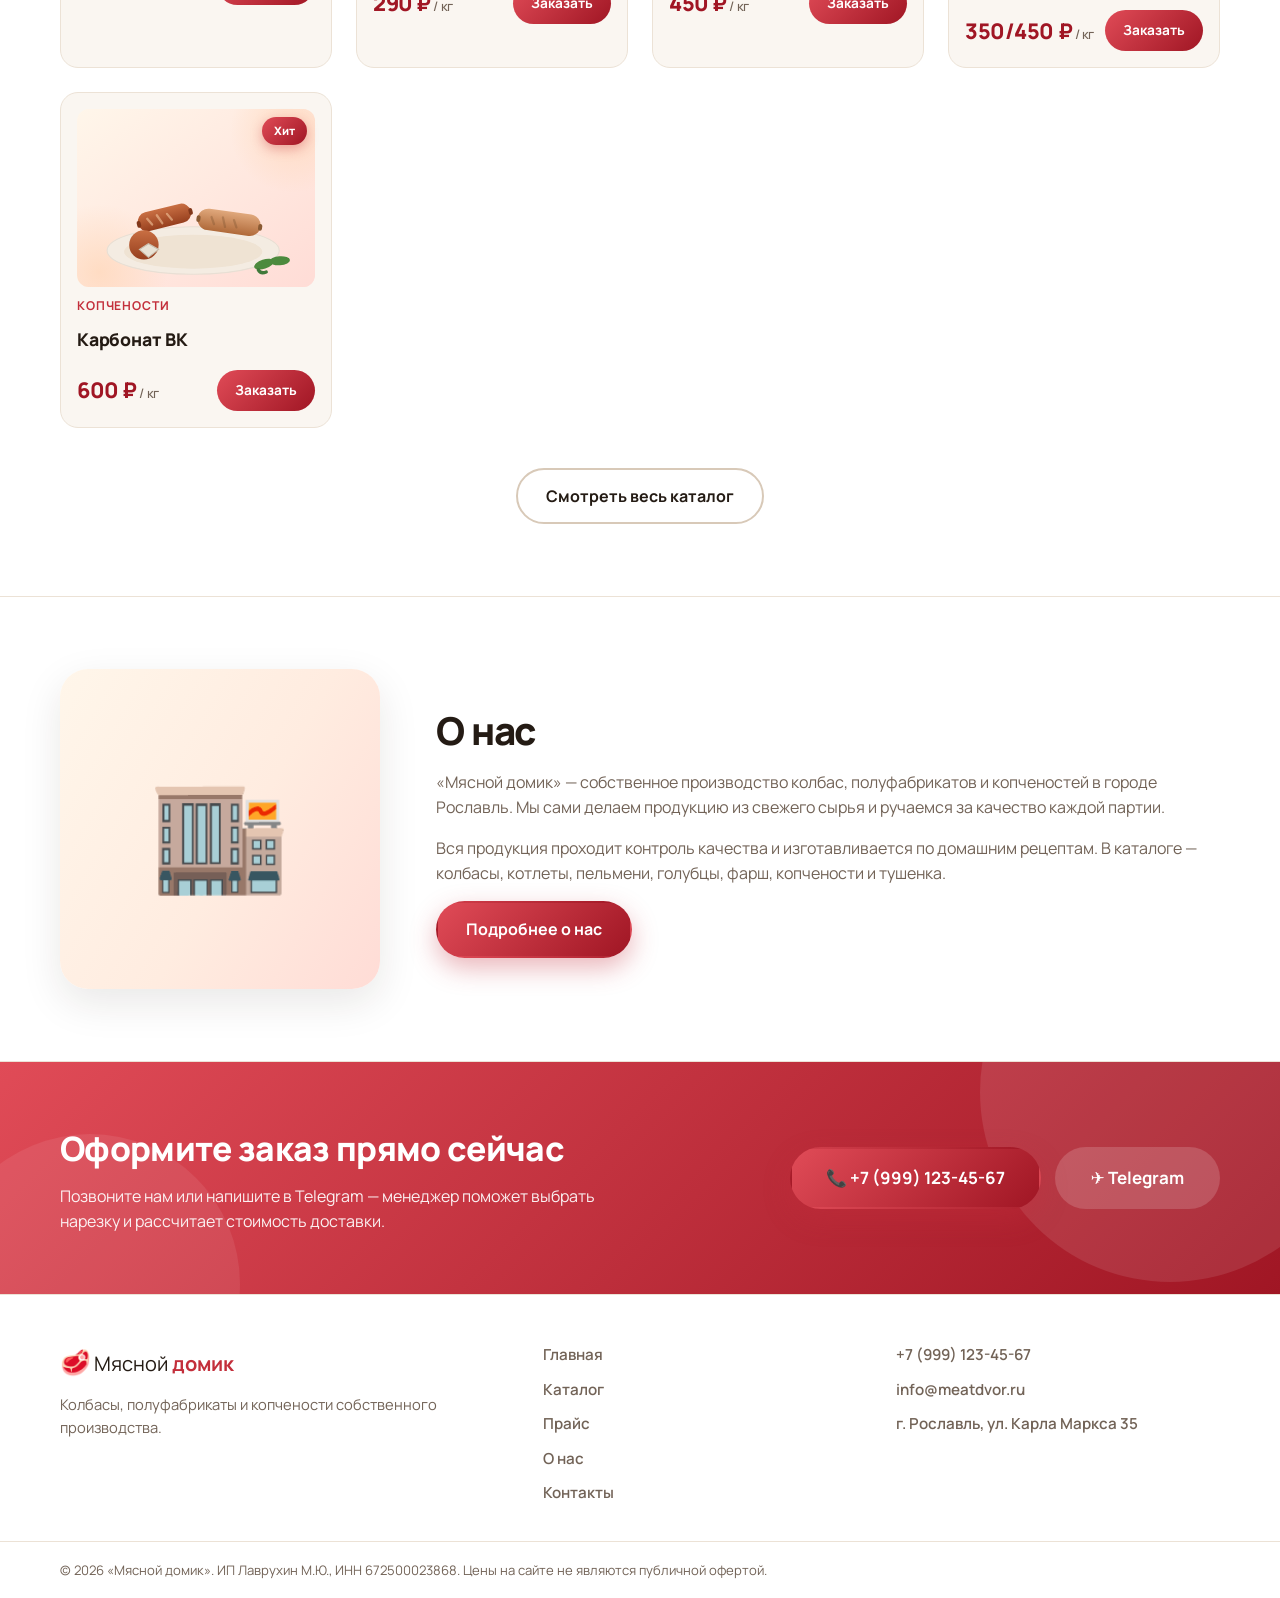
==== commit aa9499ee: "Меню возвращено в шапку в одну строку; мобильное меню исправлено через отключение backdrop-filter" ====
--- a/index.html
+++ b/index.html
@@ -12,28 +12,25 @@
 </head>
 <body>
 
-  <div class="site-head">
   <header class="header">
     <div class="container header__inner">
       <a href="index.html" class="logo">
         <span class="logo__icon">🥩</span>
         <span class="logo__text">Мясной <strong>домик</strong></span>
       </a>
+      <nav class="nav" id="nav">
+        <a href="index.html" class="nav__link nav__link--active">Главная</a>
+        <a href="catalog.html" class="nav__link">Каталог</a>
+        <a href="price.html" class="nav__link">Прайс</a>
+        <a href="about.html" class="nav__link">О нас</a>
+        <a href="contacts.html" class="nav__link">Контакты</a>
+        <a href="tel:+79991234567" class="nav__link nav__link--phone">+7 (999) 123-45-67</a>
+      </nav>
       <button class="burger" id="burger" aria-label="Открыть меню">
         <span></span><span></span><span></span>
       </button>
     </div>
   </header>
-
-  <nav class="nav" id="nav">
-    <a href="index.html" class="nav__link nav__link--active">Главная</a>
-    <a href="catalog.html" class="nav__link">Каталог</a>
-    <a href="price.html" class="nav__link">Прайс</a>
-    <a href="about.html" class="nav__link">О нас</a>
-    <a href="contacts.html" class="nav__link">Контакты</a>
-    <a href="tel:+79991234567" class="nav__link nav__link--phone">+7 (999) 123-45-67</a>
-  </nav>
-  </div>
 
   <main>
 
--- a/css/style.css
+++ b/css/style.css
@@ -98,10 +98,6 @@
   border-bottom: 1px solid var(--line);
 }
 
-.site-head {
-  position: relative;
-}
-
 .header__inner {
   display: flex;
   align-items: center;
@@ -128,10 +124,6 @@
 }
 
 .nav {
-  position: absolute;
-  top: 0;
-  right: 0;
-  height: 100%;
   display: flex;
   align-items: center;
   gap: 28px;
@@ -1025,6 +1017,12 @@
 }
 
 @media (max-width: 900px) {
+  .header {
+    backdrop-filter: none;
+    -webkit-backdrop-filter: none;
+    background: rgba(255, 255, 255, 0.97);
+  }
+
   .nav {
     position: fixed;
     top: 0;
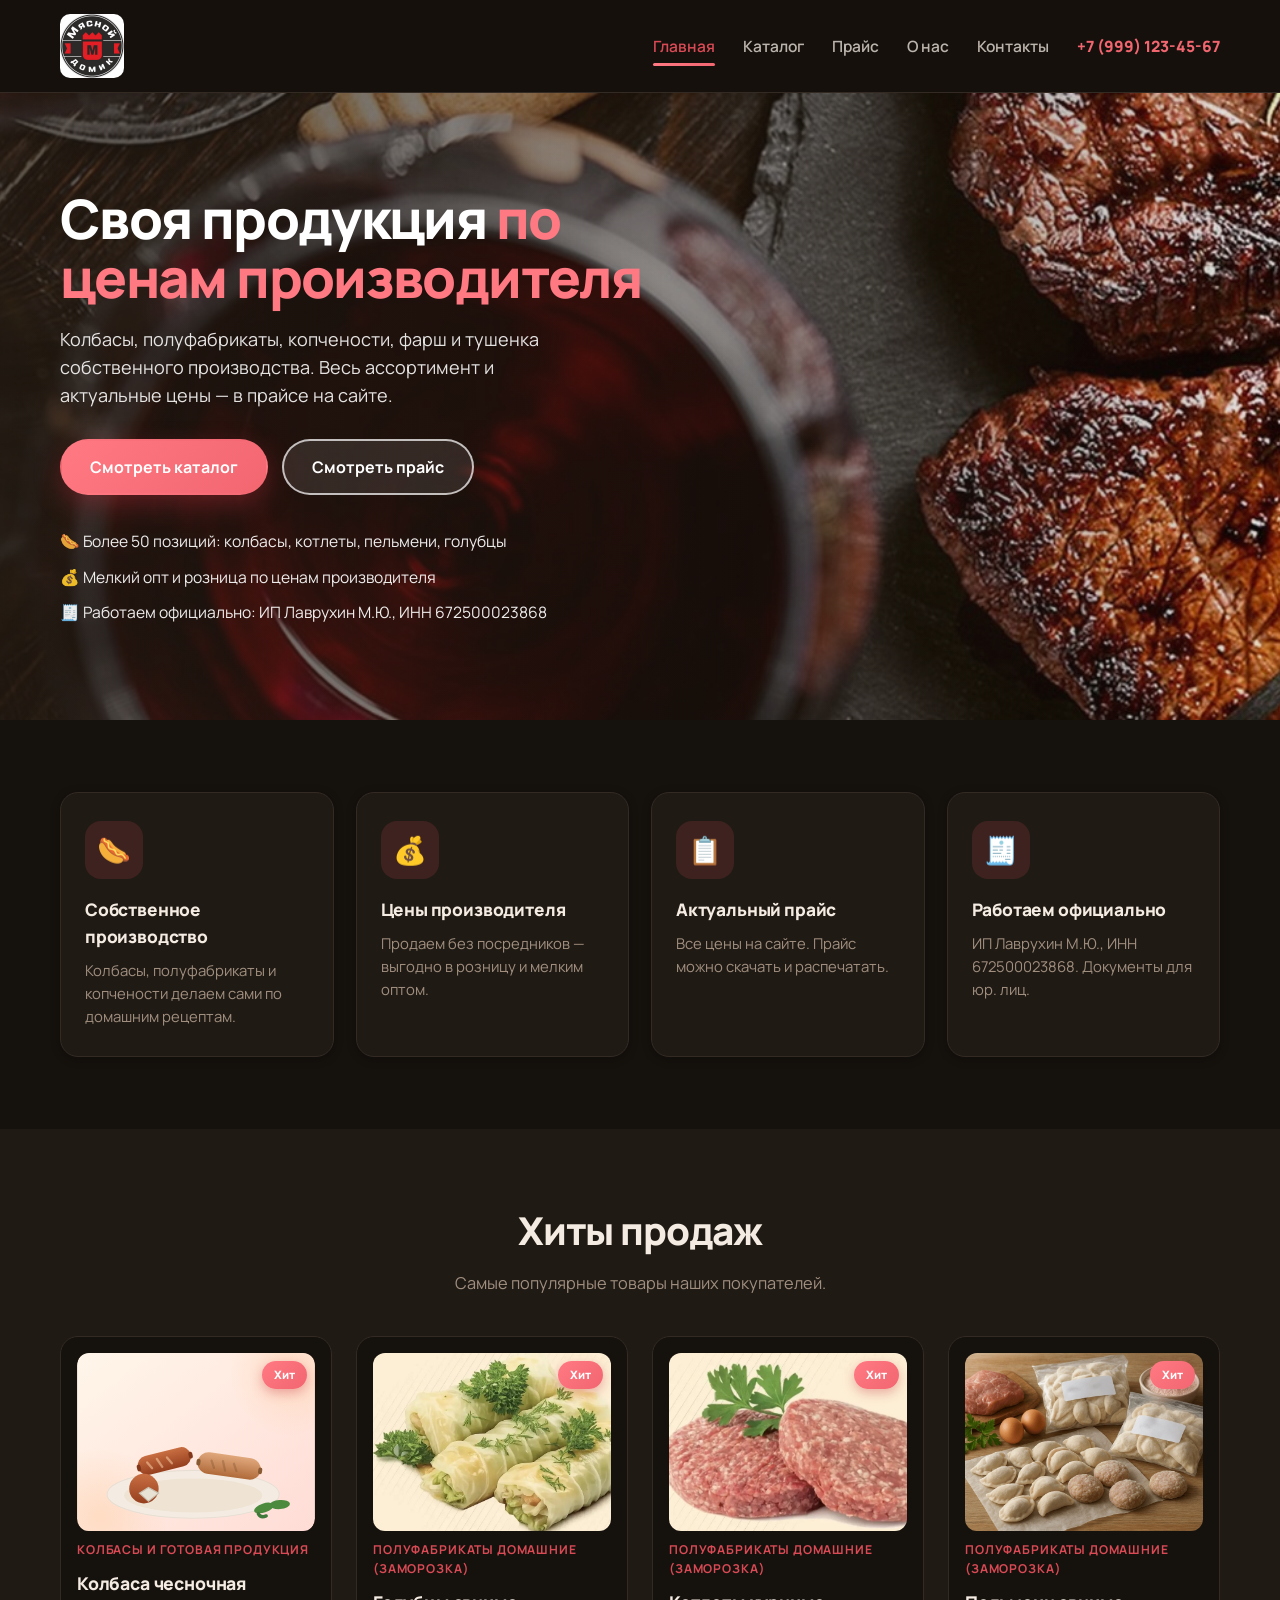
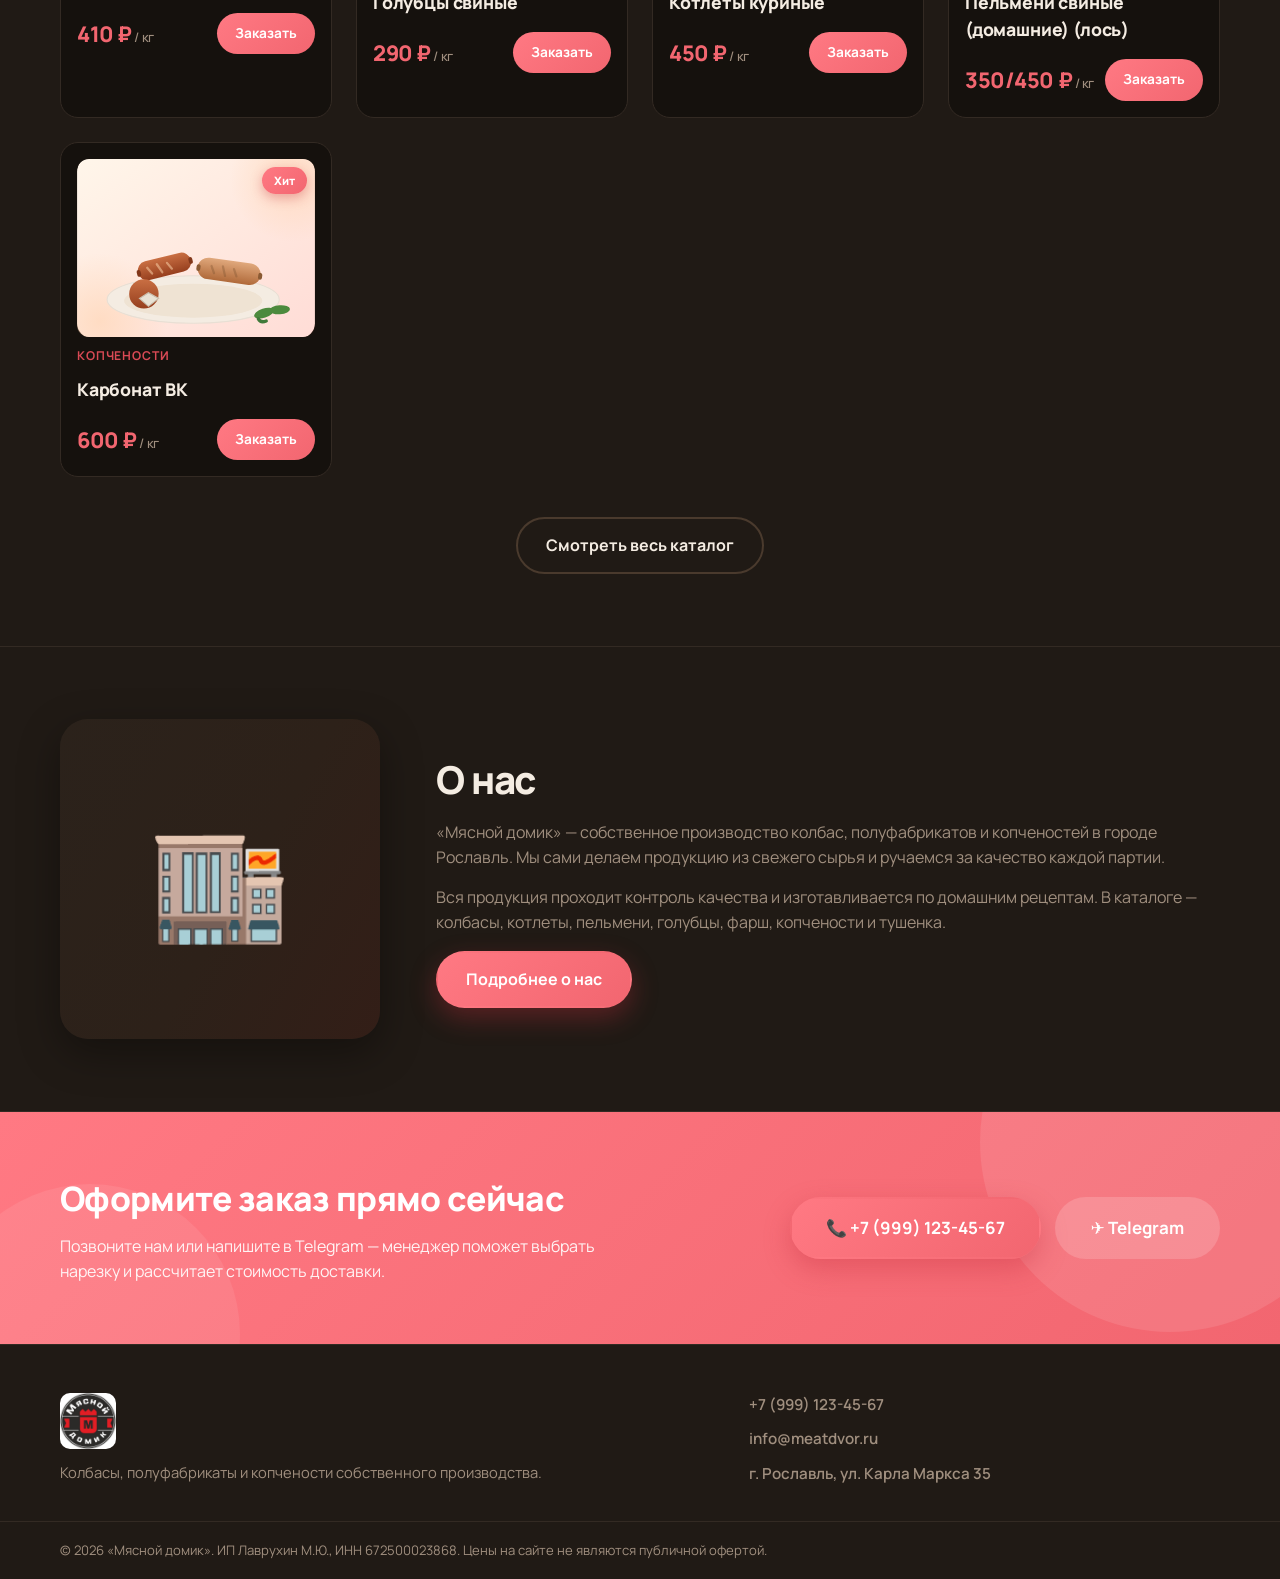
==== commit 8438c265: "Тёмная тема, баннер-фон, логотип и фавикон, фото товаров в прайсе/каталоге, мобильный прайс, удалено" ====
--- a/index.html
+++ b/index.html
@@ -9,14 +9,14 @@
   <link rel="preconnect" href="https://fonts.gstatic.com" crossorigin>
   <link href="https://fonts.googleapis.com/css2?family=Manrope:wght@400;500;600;700;800&display=swap" rel="stylesheet">
   <link rel="stylesheet" href="css/style.css">
+  <link rel="icon" type="image/jpeg" href="img/Logo.jpg">
 </head>
 <body>
 
   <header class="header">
     <div class="container header__inner">
-      <a href="index.html" class="logo">
-        <span class="logo__icon">🥩</span>
-        <span class="logo__text">Мясной <strong>домик</strong></span>
+      <a href="index.html" class="logo" title="Мясной домик">
+        <img class="logo__img" src="img/Logo.jpg" alt="Мясной домик">
       </a>
       <nav class="nav" id="nav">
         <a href="index.html" class="nav__link nav__link--active">Главная</a>
@@ -48,14 +48,6 @@
             <li>💰 Мелкий опт и розница по ценам производителя</li>
             <li>🧾 Работаем официально: ИП Лаврухин М.Ю., ИНН 672500023868</li>
           </ul>
-        </div>
-        <div class="hero__visual">
-          <img class="hero__img" src="img/hero.svg" alt="Своя продукция «Мясной домик»">
-          <div class="hero__float">
-            <span class="hero__float-label">Хит продаж</span>
-            <strong>Колбаса чесночная</strong>
-            <span>410 ₽/кг</span>
-          </div>
         </div>
       </div>
     </section>
@@ -128,17 +120,9 @@
   <footer class="footer">
     <div class="container footer__inner">
       <div class="footer__brand">
-        <span class="logo__icon">🥩</span>
-        <span class="logo__text">Мясной <strong>домик</strong></span>
+        <img class="logo__img logo__img--footer" src="img/Logo.jpg" alt="Мясной домик">
         <p>Колбасы, полуфабрикаты и копчености собственного производства.</p>
       </div>
-      <nav class="footer__nav">
-        <a href="index.html">Главная</a>
-        <a href="catalog.html">Каталог</a>
-        <a href="price.html">Прайс</a>
-        <a href="about.html">О нас</a>
-        <a href="contacts.html">Контакты</a>
-      </nav>
       <div class="footer__contacts">
         <a href="tel:+79991234567">+7 (999) 123-45-67</a>
         <a href="mailto:info@meatdvor.ru">info@meatdvor.ru</a>
--- a/css/style.css
+++ b/css/style.css
@@ -1,19 +1,19 @@
 :root {
-  --red: #c32f3b;
-  --red-dark: #a01624;
-  --red-light: #e04b57;
-  --red-soft: #fdeceb;
-  --cream: #faf6f1;
-  --white: #ffffff;
-  --ink: #241b14;
-  --gray: #726357;
-  --line: #ece2d6;
-  --shadow-sm: 0 2px 10px rgba(36, 27, 20, 0.06);
-  --shadow: 0 14px 40px rgba(36, 27, 20, 0.1);
-  --shadow-lg: 0 24px 60px rgba(36, 27, 20, 0.16);
+  --red: #d94a55;
+  --red-dark: #f26670;
+  --red-light: #ff7983;
+  --red-soft: rgba(217, 74, 85, 0.16);
+  --cream: #15110d;
+  --white: #201a15;
+  --ink: #f4ece2;
+  --gray: #a08f7f;
+  --line: #332a23;
+  --shadow-sm: 0 2px 10px rgba(0, 0, 0, 0.25);
+  --shadow: 0 14px 40px rgba(0, 0, 0, 0.35);
+  --shadow-lg: 0 24px 60px rgba(0, 0, 0, 0.45);
   --radius: 18px;
   --grad: linear-gradient(135deg, var(--red-light), var(--red-dark));
-  --grad-soft: linear-gradient(120deg, #fff6ea 0%, #ffece0 55%, #ffdcd6 100%);
+  --grad-soft: linear-gradient(120deg, #2b221b 0%, #2d2119 55%, #331e17 100%);
 }
 
 * {
@@ -48,7 +48,7 @@
 }
 
 ::-webkit-scrollbar-thumb {
-  background: #d8c9b8;
+  background: #4a3a2d;
   border-radius: 8px;
   border: 3px solid var(--cream);
 }
@@ -91,7 +91,7 @@
   position: sticky;
   top: 0;
   z-index: 100;
-  background: rgba(255, 255, 255, 0.82);
+  background: rgba(22, 17, 13, 0.85);
   backdrop-filter: blur(14px);
   -webkit-backdrop-filter: blur(14px);
   color: var(--ink);
@@ -117,6 +117,17 @@
 
 .logo__icon {
   font-size: 1.55rem;
+}
+
+.logo__img {
+  height: 64px;
+  width: auto;
+  display: block;
+  border-radius: 10px;
+}
+
+.logo__img--footer {
+  height: 56px;
 }
 
 .logo__text strong {
@@ -195,40 +206,22 @@
 }
 
 .hero {
-  background: var(--grad-soft);
+  background:
+    linear-gradient(90deg, rgba(36, 27, 20, 0.75) 0%, rgba(36, 27, 20, 0.45) 60%, rgba(36, 27, 20, 0.1) 100%),
+    url('../img/banner.jpg') center / cover no-repeat;
   overflow: hidden;
   position: relative;
-}
-
-.hero::before {
-  content: '';
-  position: absolute;
-  width: 520px;
-  height: 520px;
-  border-radius: 50%;
-  background: radial-gradient(circle, rgba(255, 180, 150, 0.25), transparent 70%);
-  top: -180px;
-  right: -120px;
-}
-
-.hero::after {
-  content: '';
-  position: absolute;
-  width: 420px;
-  height: 420px;
-  border-radius: 50%;
-  background: radial-gradient(circle, rgba(195, 47, 59, 0.1), transparent 70%);
-  bottom: -160px;
-  left: -100px;
+  color: #fff;
 }
 
 .hero__inner {
   position: relative;
-  display: grid;
-  grid-template-columns: 1.1fr 1fr;
-  gap: 48px;
-  align-items: center;
-  padding: 84px 0;
+  display: block;
+  padding: 96px 0;
+}
+
+.hero__content {
+  max-width: 640px;
 }
 
 .hero__title {
@@ -237,10 +230,11 @@
   line-height: 1.08;
   letter-spacing: -0.03em;
   margin-bottom: 18px;
+  color: #fff;
 }
 
 .hero__title span {
-  color: var(--red);
+  color: var(--red-light);
   position: relative;
 }
 
@@ -251,14 +245,14 @@
   right: 0;
   bottom: 2px;
   height: 12px;
-  background: rgba(195, 47, 59, 0.16);
+  background: rgba(255, 255, 255, 0.16);
   z-index: -1;
   border-radius: 6px;
 }
 
 .hero__subtitle {
   font-size: 1.13rem;
-  color: var(--gray);
+  color: rgba(255, 255, 255, 0.88);
   max-width: 520px;
   margin-bottom: 30px;
 }
@@ -302,7 +296,7 @@
 
 .btn--ghost {
   background: transparent;
-  border-color: #d8c9b8;
+  border-color: #4a3a2d;
   color: var(--ink);
 }
 
@@ -312,6 +306,18 @@
   background: rgba(195, 47, 59, 0.05);
 }
 
+.hero .btn--ghost {
+  border-color: rgba(255, 255, 255, 0.7);
+  color: #fff;
+  background: rgba(255, 255, 255, 0.1);
+}
+
+.hero .btn--ghost:hover {
+  border-color: #fff;
+  color: #fff;
+  background: rgba(255, 255, 255, 0.2);
+}
+
 .btn--lg {
   padding: 16px 34px;
   font-size: 1.06rem;
@@ -323,7 +329,7 @@
   flex-direction: column;
   gap: 11px;
   font-size: 0.98rem;
-  color: var(--gray);
+  color: rgba(255, 255, 255, 0.92);
 }
 
 .hero__points li {
@@ -518,7 +524,7 @@
 .card:hover {
   transform: translateY(-6px);
   box-shadow: var(--shadow);
-  border-color: #f0d9cc;
+  border-color: #4a382a;
 }
 
 .card__badge {
@@ -732,7 +738,7 @@
 }
 
 .subgroup-row td {
-  background: #faf3ea;
+  background: #2a211a;
   font-weight: 700;
   color: var(--gray);
   font-size: 0.88rem;
@@ -921,7 +927,7 @@
 
 .footer__inner {
   display: grid;
-  grid-template-columns: 1.4fr 1fr 1fr;
+  grid-template-columns: 1.4fr 1fr;
   gap: 30px;
   padding-bottom: 36px;
 }
@@ -936,7 +942,6 @@
   font-size: 0.92rem;
 }
 
-.footer__nav,
 .footer__contacts {
   display: flex;
   flex-direction: column;
@@ -945,7 +950,6 @@
   font-weight: 600;
 }
 
-.footer__nav a:hover,
 .footer__contacts a:hover {
   color: var(--red);
 }
@@ -958,22 +962,14 @@
 }
 
 .page-hero {
-  background: var(--grad-soft);
+  background:
+    linear-gradient(90deg, rgba(36, 27, 20, 0.75) 0%, rgba(36, 27, 20, 0.45) 60%, rgba(36, 27, 20, 0.1) 100%),
+    url('../img/banner.jpg') center / cover no-repeat;
   padding: 56px 0;
   text-align: center;
   position: relative;
   overflow: hidden;
-}
-
-.page-hero::before {
-  content: '';
-  position: absolute;
-  width: 400px;
-  height: 400px;
-  border-radius: 50%;
-  background: radial-gradient(circle, rgba(255, 180, 150, 0.3), transparent 70%);
-  top: -160px;
-  right: -80px;
+  color: #fff;
 }
 
 .page-hero .container {
@@ -985,10 +981,11 @@
   font-weight: 800;
   letter-spacing: -0.03em;
   margin-bottom: 8px;
+  color: #fff;
 }
 
 .page-hero__sub {
-  color: var(--gray);
+  color: rgba(255, 255, 255, 0.88);
   font-size: 1.06rem;
 }
 
@@ -1020,7 +1017,7 @@
   .header {
     backdrop-filter: none;
     -webkit-backdrop-filter: none;
-    background: rgba(255, 255, 255, 0.97);
+    background: rgba(22, 17, 13, 0.97);
   }
 
   .nav {
@@ -1113,3 +1110,57 @@
     bottom: 14px;
   }
 }
+
+@media (max-width: 620px) {
+  .price-table-wrap {
+    overflow: visible;
+  }
+
+  .price-table {
+    min-width: 0;
+    font-size: 0.92rem;
+  }
+
+  .price-table thead {
+    display: none;
+  }
+
+  .price-table tbody tr:not(.category-row):not(.subgroup-row) {
+    display: flex;
+    align-items: baseline;
+    gap: 12px;
+    padding: 13px 16px;
+    border-top: 1px solid var(--line);
+  }
+
+  .price-table tbody tr:not(.category-row):not(.subgroup-row) td {
+    display: block;
+    border: none;
+    padding: 0;
+  }
+
+  .price-table tbody tr:not(.category-row):not(.subgroup-row) td:first-child {
+    display: none;
+  }
+
+  .price-table tbody tr:not(.category-row):not(.subgroup-row) td:nth-child(2) {
+    flex: 1 1 auto;
+    min-width: 0;
+  }
+
+  .price-table tbody tr:not(.category-row):not(.subgroup-row) td:last-child {
+    font-size: 1rem;
+    white-space: nowrap;
+  }
+
+  .category-row td,
+  .subgroup-row td {
+    display: block;
+    border: none;
+    padding: 12px 16px;
+  }
+
+  .td-hover__img {
+    display: none;
+  }
+}
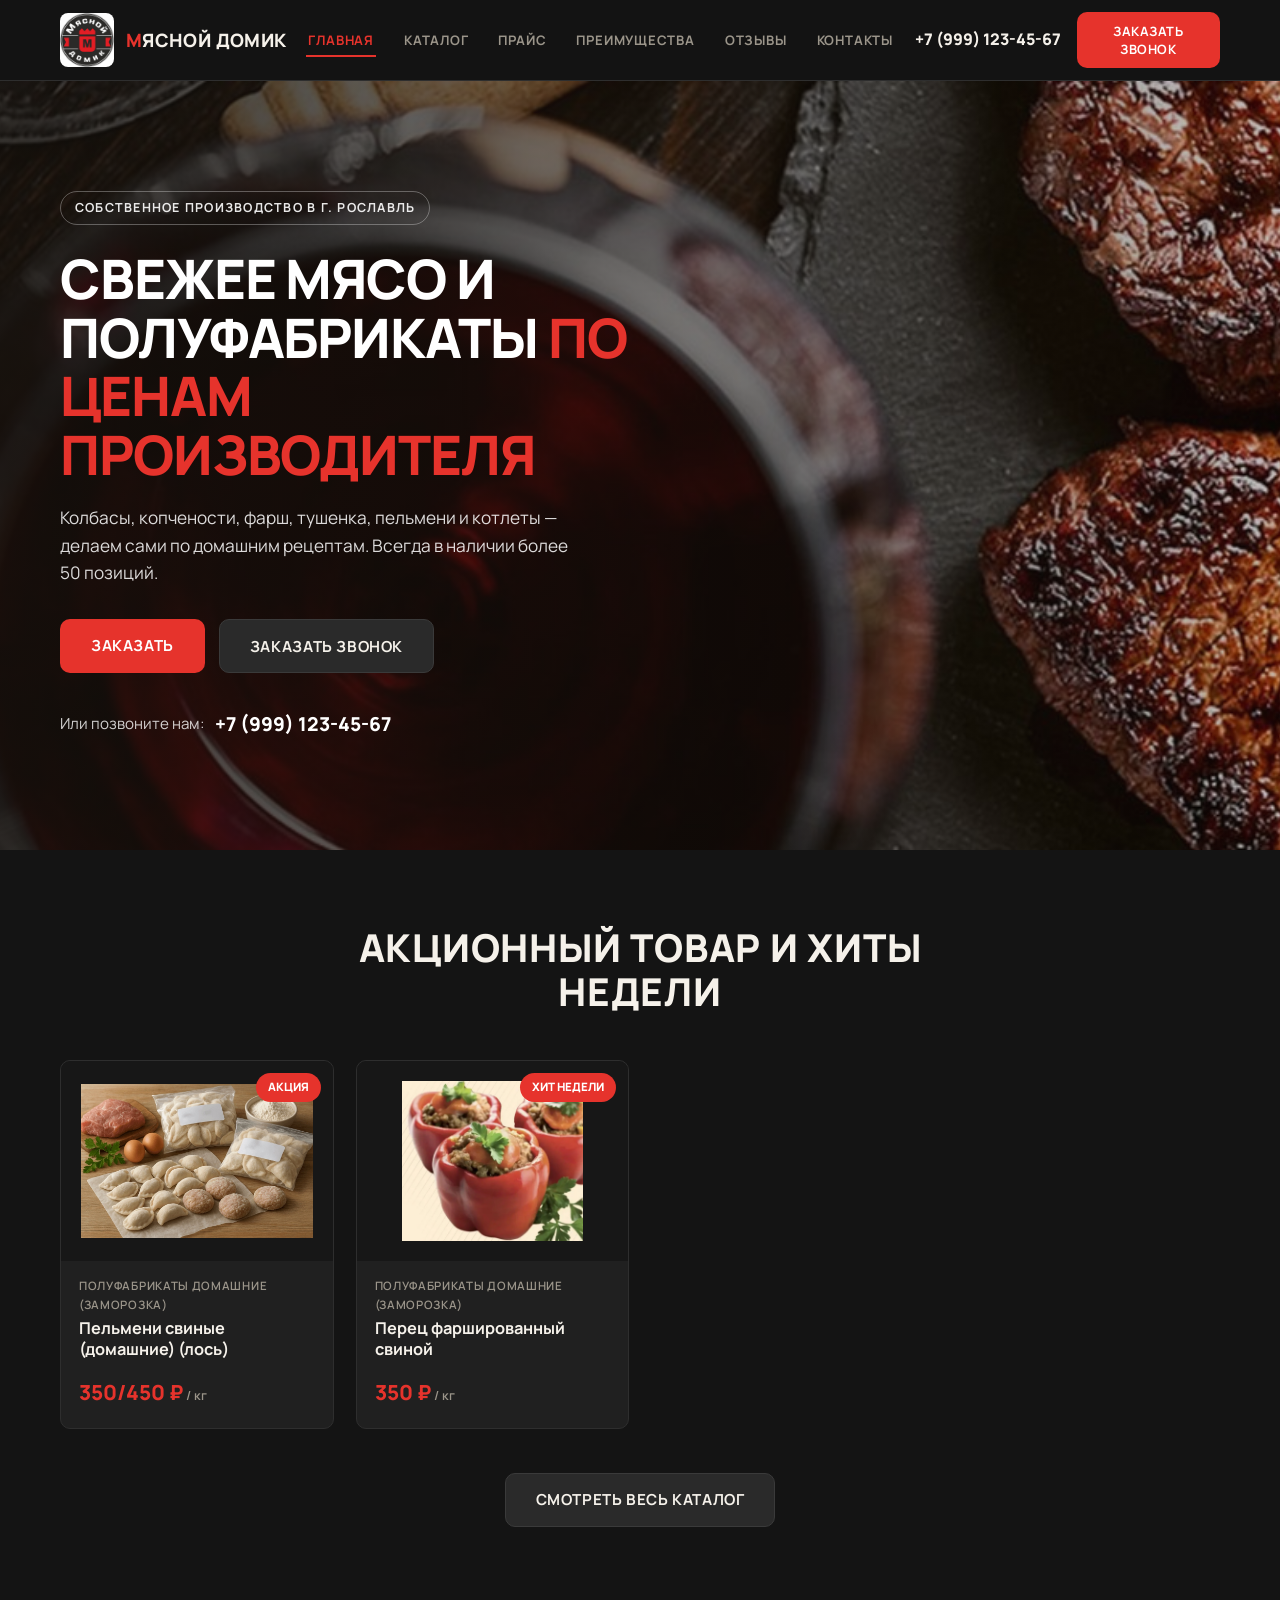
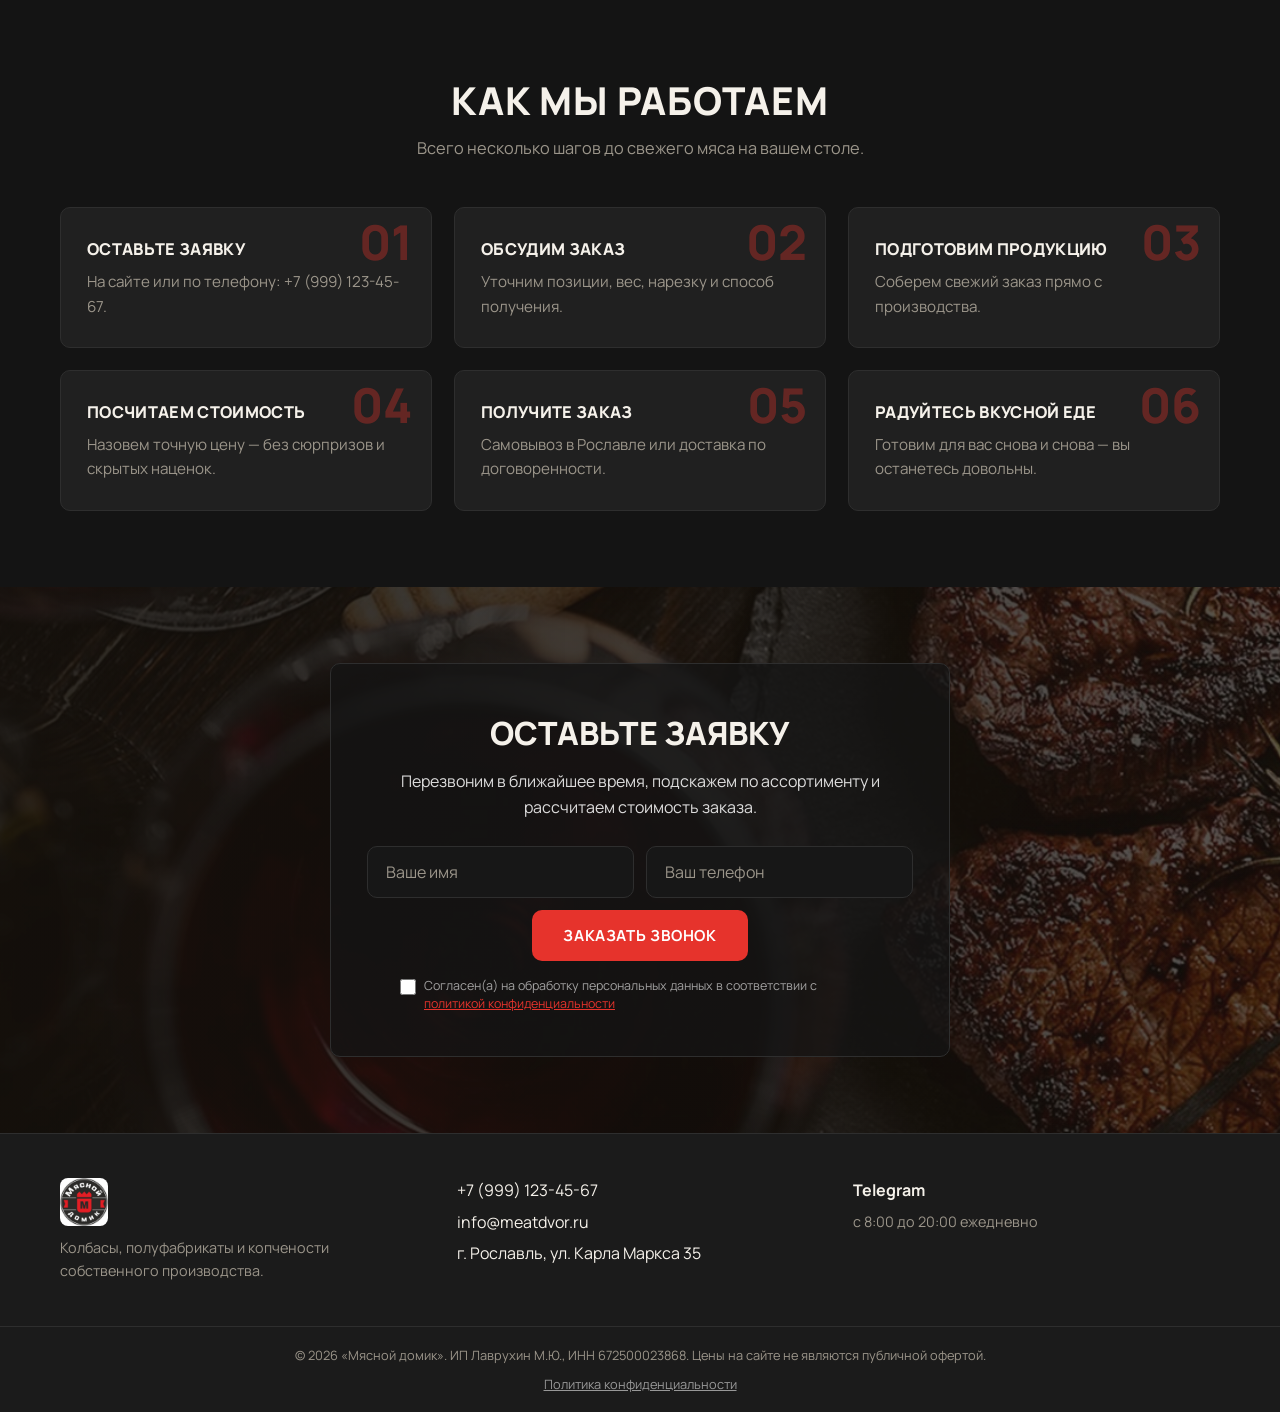
==== commit 76fef3aa: "Одностраничный сайт: каталог и прайс с экспортом PDF, промо-блок, SEO (sitemap, robots), безопасност" ====
--- a/index.html
+++ b/index.html
@@ -3,114 +3,350 @@
 <head>
   <meta charset="UTF-8">
   <meta name="viewport" content="width=device-width, initial-scale=1.0">
-  <title>Мясной домик — свежее мясо и полуфабрикаты</title>
-  <meta name="description" content="Колбасы, полуфабрикаты, копчености, фарш и тушенка. ИП Лаврухин М.Ю., г. Рославль. Актуальный прайс на сайте.">
+  <title>Мясной домик — свежее мясо, колбасы и полуфабрикаты в Рославле | Своё производство</title>
+  <meta name="description" content="Свежее мясо, колбасы, копчености, фарш и тушенка собственного производства в Рославле. Более 50 позиций, цены производителя, доставка и самовывоз. ИП Лаврухин М.Ю.">
+  <meta name="robots" content="index, follow">
+  <meta name="yandex" content="index, follow">
+  <meta name="referrer" content="strict-origin-when-cross-origin">
+  <meta name="geo.region" content="RU-SMO">
+  <meta name="geo.placename" content="Рославль">
+  <link rel="canonical" href="https://myasnoy-domik.ru/">
+  <meta property="og:type" content="website">
+  <meta property="og:locale" content="ru_RU">
+  <meta property="og:title" content="Мясной домик — свежее мясо и полуфабрикаты в Рославле">
+  <meta property="og:description" content="Колбасы, полуфабрикаты, копчености, фарш и тушенка собственного производства. Цены производителя, доставка и самовывоз в Рославле.">
+  <meta property="og:image" content="https://myasnoy-domik.ru/img/Logo.jpg">
+  <meta property="og:url" content="https://myasnoy-domik.ru/">
+  <script type="application/ld+json">
+  {
+    "@context": "https://schema.org",
+    "@type": "Store",
+    "name": "Мясной домик",
+    "description": "Собственное производство колбас, полуфабрикатов, копченостей, фарша и тушенки. Розница и мелкий опт по ценам производителя.",
+    "image": "https://myasnoy-domik.ru/img/Logo.jpg",
+    "url": "https://myasnoy-domik.ru/",
+    "telephone": "+7 (999) 123-45-67",
+    "email": "info@meatdvor.ru",
+    "priceRange": "₽₽",
+    "taxID": "672500023868",
+    "address": {
+      "@type": "PostalAddress",
+      "streetAddress": "ул. Карла Маркса, 35",
+      "addressLocality": "Рославль",
+      "addressRegion": "Смоленская область",
+      "addressCountry": "RU"
+    },
+    "geo": {
+      "@type": "GeoCoordinates",
+      "latitude": 53.948,
+      "longitude": 32.863
+    },
+    "openingHoursSpecification": {
+      "@type": "OpeningHoursSpecification",
+      "dayOfWeek": ["Monday", "Tuesday", "Wednesday", "Thursday", "Friday", "Saturday", "Sunday"],
+      "opens": "08:00",
+      "closes": "20:00"
+    },
+    "hasOfferCatalog": {
+      "@type": "OfferCatalog",
+      "name": "Продукция",
+      "itemListElement": [
+        { "@type": "Offer", "itemOffered": { "@type": "Product", "name": "Колбаса чесночная" } },
+        { "@type": "Offer", "itemOffered": { "@type": "Product", "name": "Голубцы свиные" } },
+        { "@type": "Offer", "itemOffered": { "@type": "Product", "name": "Котлеты куриные" } },
+        { "@type": "Offer", "itemOffered": { "@type": "Product", "name": "Пельмени свиные домашние" } },
+        { "@type": "Offer", "itemOffered": { "@type": "Product", "name": "Карбонат ВК" } },
+        { "@type": "Offer", "itemOffered": { "@type": "Product", "name": "Тушенка свиная" } }
+      ]
+    }
+  }
+  </script>
   <link rel="preconnect" href="https://fonts.googleapis.com">
   <link rel="preconnect" href="https://fonts.gstatic.com" crossorigin>
   <link href="https://fonts.googleapis.com/css2?family=Manrope:wght@400;500;600;700;800&display=swap" rel="stylesheet">
   <link rel="stylesheet" href="css/style.css">
   <link rel="icon" type="image/jpeg" href="img/Logo.jpg">
+  <script src="lib/html2canvas.min.js"></script>
+  <script src="lib/jspdf.umd.min.js"></script>
+  <script src="lib/jspdf.plugin.autotable.min.js"></script>
 </head>
 <body>
 
   <header class="header">
     <div class="container header__inner">
-      <a href="index.html" class="logo" title="Мясной домик">
+      <a href="#home" class="logo" title="Мясной домик">
         <img class="logo__img" src="img/Logo.jpg" alt="Мясной домик">
+        <span class="logo__text">Мясной&nbsp;домик</span>
       </a>
       <nav class="nav" id="nav">
-        <a href="index.html" class="nav__link nav__link--active">Главная</a>
-        <a href="catalog.html" class="nav__link">Каталог</a>
-        <a href="price.html" class="nav__link">Прайс</a>
-        <a href="about.html" class="nav__link">О нас</a>
-        <a href="contacts.html" class="nav__link">Контакты</a>
-        <a href="tel:+79991234567" class="nav__link nav__link--phone">+7 (999) 123-45-67</a>
+        <a href="#home" class="nav__link nav__link--active">Главная</a>
+        <a href="#catalog" class="nav__link">Каталог</a>
+        <a href="#price" class="nav__link">Прайс</a>
+        <a href="#features" class="nav__link">Преимущества</a>
+        <a href="#reviews" class="nav__link">Отзывы</a>
+        <a href="#contacts" class="nav__link">Контакты</a>
       </nav>
-      <button class="burger" id="burger" aria-label="Открыть меню">
-        <span></span><span></span><span></span>
-      </button>
+      <div class="header__right">
+        <a href="tel:+79991234567" class="header__phone">+7 (999) 123-45-67</a>
+        <button type="button" class="btn btn--red btn--sm js-call-btn">Заказать звонок</button>
+        <button class="burger" id="burger" aria-label="Открыть меню">
+          <span></span><span></span><span></span>
+        </button>
+      </div>
     </div>
   </header>
 
   <main>
 
-    <section class="hero">
+    <section id="home" class="hero">
       <div class="container hero__inner">
         <div class="hero__content">
-          <h1 class="hero__title">Своя продукция <span>по ценам производителя</span></h1>
-          <p class="hero__subtitle">Колбасы, полуфабрикаты, копчености, фарш и тушенка собственного производства. Весь ассортимент и актуальные цены — в прайсе на сайте.</p>
+          <p class="hero__label">Собственное производство в г. Рославль</p>
+          <h1 class="hero__title">Свежее мясо и полуфабрикаты <span>по ценам производителя</span></h1>
+          <p class="hero__subtitle">Колбасы, копчености, фарш, тушенка, пельмени и котлеты — делаем сами по домашним рецептам. Всегда в наличии более 50 позиций.</p>
           <div class="hero__actions">
-            <a href="catalog.html" class="btn btn--primary">Смотреть каталог</a>
-            <a href="price.html" class="btn btn--ghost">Смотреть прайс</a>
-          </div>
-          <ul class="hero__points">
-            <li>🌭 Более 50 позиций: колбасы, котлеты, пельмени, голубцы</li>
-            <li>💰 Мелкий опт и розница по ценам производителя</li>
-            <li>🧾 Работаем официально: ИП Лаврухин М.Ю., ИНН 672500023868</li>
-          </ul>
-        </div>
-      </div>
-    </section>
-
-    <section class="features">
-      <div class="container features__grid">
-        <div class="feature reveal">
-          <span class="feature__icon">🌭</span>
-          <h3>Собственное производство</h3>
-          <p>Колбасы, полуфабрикаты и копчености делаем сами по домашним рецептам.</p>
-        </div>
-        <div class="feature reveal">
-          <span class="feature__icon">💰</span>
-          <h3>Цены производителя</h3>
-          <p>Продаем без посредников — выгодно в розницу и мелким оптом.</p>
-        </div>
-        <div class="feature reveal">
-          <span class="feature__icon">📋</span>
-          <h3>Актуальный прайс</h3>
-          <p>Все цены на сайте. Прайс можно скачать и распечатать.</p>
-        </div>
-        <div class="feature reveal">
-          <span class="feature__icon">🧾</span>
-          <h3>Работаем официально</h3>
-          <p>ИП Лаврухин М.Ю., ИНН 672500023868. Документы для юр. лиц.</p>
-        </div>
-      </div>
-    </section>
-
-    <section class="catalog" id="hits">
-      <div class="container">
-        <div class="section-head reveal">
-          <h2 class="section-title">Хиты продаж</h2>
-          <p class="section-sub">Самые популярные товары наших покупателей.</p>
+            <a href="#catalog" class="btn btn--red">Заказать</a>
+            <button type="button" class="btn btn--dark js-call-btn">Заказать звонок</button>
+          </div>
+          <div class="hero__phone">
+            <span>Или позвоните нам:</span>
+            <a href="tel:+79991234567">+7 (999) 123-45-67</a>
+          </div>
+        </div>
+      </div>
+    </section>
+
+    <section id="hits" class="section">
+      <div class="container">
+        <div class="section-head reveal">
+          <h2 class="section-title">Акционный товар и хиты недели</h2>
         </div>
         <div class="catalog__grid" id="featured"></div>
         <div class="section-actions reveal">
-          <a href="catalog.html" class="btn btn--ghost">Смотреть весь каталог</a>
-        </div>
-      </div>
-    </section>
-
-    <section class="about" id="about">
-      <div class="container about__inner">
-        <div class="about__emoji reveal">🏬</div>
-        <div class="reveal">
-          <h2 class="section-title">О нас</h2>
-          <p>«Мясной домик» — собственное производство колбас, полуфабрикатов и копченостей в городе Рославль. Мы сами делаем продукцию из свежего сырья и ручаемся за качество каждой партии.</p>
-          <p>Вся продукция проходит контроль качества и изготавливается по домашним рецептам. В каталоге — колбасы, котлеты, пельмени, голубцы, фарш, копчености и тушенка.</p>
-          <a href="about.html" class="btn btn--primary">Подробнее о нас</a>
-        </div>
-      </div>
-    </section>
-
-    <section class="order-banner">
-      <div class="container order-banner__inner">
-        <div>
-          <h2>Оформите заказ прямо сейчас</h2>
-          <p>Позвоните нам или напишите в Telegram — менеджер поможет выбрать нарезку и рассчитает стоимость доставки.</p>
-        </div>
-        <div class="order-banner__actions">
-          <a href="tel:+79991234567" class="btn btn--primary btn--lg">📞 +7 (999) 123-45-67</a>
-          <a href="https://t.me/meat_dvor" target="_blank" rel="noopener" class="btn btn--ghost btn--lg">✈ Telegram</a>
+          <a href="#catalog" class="btn btn--dark">Смотреть весь каталог</a>
+        </div>
+      </div>
+    </section>
+
+    <section id="catalog" class="section section--alt">
+      <div class="container">
+        <div class="section-head reveal">
+          <h2 class="section-title">Каталог продукции</h2>
+          <p class="section-sub">Все позиции из прайс-листа, разбитые по группам. Цены за кг или за штуку.</p>
+        </div>
+        <div class="catalog__filter" id="filter">
+          <button class="chip chip--active" data-category="all">Все товары</button>
+        </div>
+        <div id="products"></div>
+      </div>
+    </section>
+
+    <section id="price" class="section">
+      <div class="container">
+        <div class="section-head reveal">
+          <h2 class="section-title">Прайс-лист</h2>
+          <p class="section-sub">Актуальный прайс: колбасы, полуфабрикаты, тушенка, фарш, субпродукты, копчености, сало и свинина.</p>
+        </div>
+        <div class="price-section__toolbar reveal">
+          <button class="btn btn--red" id="printPrice">Печать прайса</button>
+          <button class="btn btn--dark" id="downloadPrice">Скачать прайс (PDF)</button>
+        </div>
+        <div class="price-table-wrap reveal" id="priceTableWrap"></div>
+      </div>
+    </section>
+
+    <section id="features" class="section section--alt">
+      <div class="container">
+        <div class="section-head reveal">
+          <h2 class="section-title">Преимущества</h2>
+          <p class="section-sub">Почему покупатели выбирают «Мясной домик».</p>
+        </div>
+        <div class="features__grid">
+          <div class="feature reveal">
+            <span class="feature__icon">🌭</span>
+            <h3>Собственное производство</h3>
+            <p>Колбасы, полуфабрикаты и копчености делаем сами по домашним рецептам.</p>
+          </div>
+          <div class="feature reveal">
+            <span class="feature__icon">💰</span>
+            <h3>Цены производителя</h3>
+            <p>Продаем без посредников — выгодно в розницу и мелким оптом.</p>
+          </div>
+          <div class="feature reveal">
+            <span class="feature__icon">✅</span>
+            <h3>Свежесть и качество</h3>
+            <p>Контроль качества сырья и готовой продукции на каждом этапе.</p>
+          </div>
+          <div class="feature reveal">
+            <span class="feature__icon">📦</span>
+            <h3>Более 50 позиций</h3>
+            <p>Колбасы, котлеты, пельмени, голубцы, фарш, тушенка, сало и свинина.</p>
+          </div>
+          <div class="feature reveal">
+            <span class="feature__icon">🧾</span>
+            <h3>Работаем официально</h3>
+            <p>ИП Лаврухин М.Ю., ИНН 672500023868. Документы для юр. лиц.</p>
+          </div>
+          <div class="feature reveal">
+            <span class="feature__icon">🚚</span>
+            <h3>Доставка и самовывоз</h3>
+            <p>Заберите заказ сами или уточните условия доставки по телефону.</p>
+          </div>
+        </div>
+      </div>
+    </section>
+
+    <section id="steps" class="section">
+      <div class="container">
+        <div class="section-head reveal">
+          <h2 class="section-title">Как мы работаем</h2>
+          <p class="section-sub">Всего несколько шагов до свежего мяса на вашем столе.</p>
+        </div>
+        <div class="steps__grid">
+          <div class="step reveal">
+            <span class="step__num">01</span>
+            <h3>Оставьте заявку</h3>
+            <p>На сайте или по телефону: +7 (999) 123-45-67.</p>
+          </div>
+          <div class="step reveal">
+            <span class="step__num">02</span>
+            <h3>Обсудим заказ</h3>
+            <p>Уточним позиции, вес, нарезку и способ получения.</p>
+          </div>
+          <div class="step reveal">
+            <span class="step__num">03</span>
+            <h3>Подготовим продукцию</h3>
+            <p>Соберем свежий заказ прямо с производства.</p>
+          </div>
+          <div class="step reveal">
+            <span class="step__num">04</span>
+            <h3>Посчитаем стоимость</h3>
+            <p>Назовем точную цену — без сюрпризов и скрытых наценок.</p>
+          </div>
+          <div class="step reveal">
+            <span class="step__num">05</span>
+            <h3>Получите заказ</h3>
+            <p>Самовывоз в Рославле или доставка по договоренности.</p>
+          </div>
+          <div class="step reveal">
+            <span class="step__num">06</span>
+            <h3>Радуйтесь вкусной еде</h3>
+            <p>Готовим для вас снова и снова — вы останетесь довольны.</p>
+          </div>
+        </div>
+      </div>
+    </section>
+
+    <section id="order" class="section section--cta">
+      <div class="container">
+        <div class="order-form reveal">
+          <h2>Оставьте заявку</h2>
+          <p>Перезвоним в ближайшее время, подскажем по ассортименту и рассчитаем стоимость заказа.</p>
+          <form class="callback-form" id="callbackForm">
+            <input type="text" name="name" placeholder="Ваше имя" required autocomplete="name">
+            <input type="tel" name="phone" placeholder="Ваш телефон" required autocomplete="tel">
+            <button type="submit" class="btn btn--red">Заказать звонок</button>
+          </form>
+          <label class="consent">
+            <input type="checkbox" name="consent" required>
+            <span>Согласен(а) на обработку персональных данных в соответствии с <a href="#privacy">политикой конфиденциальности</a></span>
+          </label>
+          <p class="form-success" id="formSuccess" hidden>Спасибо! Мы перезвоним вам в ближайшее время.</p>
+        </div>
+      </div>
+    </section>
+
+    <section id="reviews" class="section section--alt">
+      <div class="container">
+        <div class="section-head reveal">
+          <h2 class="section-title">Отзывы довольных покупателей</h2>
+          <p class="section-sub">Что говорят о нашей продукции наши клиенты.</p>
+        </div>
+        <div class="reviews__grid">
+          <div class="review reveal">
+            <p class="review__text">Беру голубцы и котлеты уже несколько месяцев — очень вкусно и всегда свежее. Заказываю по телефону, быстро собирают заказ.</p>
+            <span class="review__name">Анна, Рославль</span>
+          </div>
+          <div class="review reveal">
+            <p class="review__text">Колбаски для жарки — просто объедение. Постоянно беру к пиву и на дачу. Цены приятно радуют, все по прайсу без обмана.</p>
+            <span class="review__name">Сергей</span>
+          </div>
+          <div class="review reveal">
+            <p class="review__text">Заказывали половинку свинины к празднику. Все сделали аккуратно, посоветовали, как лучше разрубить. Рекомендую!</p>
+            <span class="review__name">Елена</span>
+          </div>
+        </div>
+      </div>
+    </section>
+
+    <section id="contacts" class="section">
+      <div class="container">
+        <div class="section-head reveal">
+          <h2 class="section-title">Контакты</h2>
+          <p class="section-sub">Свяжитесь с нами удобным способом.</p>
+        </div>
+        <div class="contacts__grid">
+          <div class="contact reveal">
+            <span class="contact__icon"><svg viewBox="0 0 24 24" aria-hidden="true"><path d="M20 10c0 6-8 12-8 12s-8-6-8-12a8 8 0 1 1 16 0z"/><circle cx="12" cy="10" r="3"/></svg></span>
+            <h3>Адрес</h3>
+            <span>г. Рославль, ул. Карла Маркса 35</span>
+            <span>«Мясной домик»</span>
+          </div>
+          <div class="contact reveal">
+            <span class="contact__icon"><svg viewBox="0 0 24 24" aria-hidden="true"><rect x="4" y="2" width="16" height="20" rx="1"/><path d="M9 22v-4h6v4"/></svg></span>
+            <h3>Организация</h3>
+            <span>ИП Лаврухин М.Ю.</span>
+            <span>Собственное производство</span>
+          </div>
+          <div class="contact reveal">
+            <span class="contact__icon"><svg viewBox="0 0 24 24" aria-hidden="true"><path d="M14 2H6a2 2 0 0 0-2 2v16a2 2 0 0 0 2 2h12a2 2 0 0 0 2-2V8z"/><path d="M14 2v6h6"/><path d="M16 13H8M16 17H8M10 9H8"/></svg></span>
+            <h3>ИНН</h3>
+            <span>672500023868</span>
+            <span>Работаем официально</span>
+          </div>
+          <div class="contact reveal">
+            <span class="contact__icon"><svg viewBox="0 0 24 24" aria-hidden="true"><path d="M22 16.92v3a2 2 0 0 1-2.18 2 19.79 19.79 0 0 1-8.63-3.07 19.5 19.5 0 0 1-6-6 19.79 19.79 0 0 1-3.07-8.67A2 2 0 0 1 4.11 2h3a2 2 0 0 1 2 1.72 12.84 12.84 0 0 0 .7 2.81 2 2 0 0 1-.45 2.11L8.09 9.91a16 16 0 0 0 6 6l1.27-1.27a2 2 0 0 1 2.11-.45 12.84 12.84 0 0 0 2.81.7A2 2 0 0 1 22 16.92z"/></svg></span>
+            <h3>Телефон</h3>
+            <a href="tel:+79991234567">+7 (999) 123-45-67</a>
+            <span>Приём заказов ежедневно</span>
+          </div>
+          <div class="contact reveal">
+            <span class="contact__icon"><svg viewBox="0 0 24 24" aria-hidden="true"><rect x="2" y="4" width="20" height="16" rx="2"/><path d="m22 7-10 6L2 7"/></svg></span>
+            <h3>E-mail</h3>
+            <a href="mailto:info@meatdvor.ru">info@meatdvor.ru</a>
+            <span>Напишите нам — ответим</span>
+          </div>
+          <div class="contact reveal">
+            <span class="contact__icon"><svg viewBox="0 0 24 24" aria-hidden="true"><circle cx="12" cy="12" r="10"/><path d="M12 6v6l4 2"/></svg></span>
+            <h3>Режим работы</h3>
+            <span>Пн–Вс: 8:00 – 20:00</span>
+            <span>Прайс на сайте обновляется</span>
+          </div>
+        </div>
+      </div>
+    </section>
+
+    <section id="privacy" class="section">
+      <div class="container container--narrow">
+        <div class="section-head reveal">
+          <h2 class="section-title">Политика конфиденциальности</h2>
+          <p class="section-sub">Обработка персональных данных в соответствии с Федеральным законом № 152-ФЗ «О персональных данных».</p>
+        </div>
+        <div class="privacy__content">
+          <h3>1. Оператор</h3>
+          <p>Индивидуальный предприниматель Лаврухин М.Ю., ИНН 672500023868, г. Рославль, ул. Карла Маркса, 35 (далее — «Оператор»). Настоящая политика определяет порядок обработки персональных данных посетителей сайта «Мясной домик» (далее — «Сайт»).</p>
+          <h3>2. Какие данные мы обрабатываем</h3>
+          <p>Имя и номер телефона, которые вы указываете в формах «Заказать звонок». Иные данные (файлы cookie, IP-адрес) обрабатываются в обезличенном виде для статистики посещаемости.</p>
+          <h3>3. Цель обработки</h3>
+          <p>Обработка вашей заявки: обратный звонок, консультация по ассортименту и стоимости продукции, информирование о заказе. Согласие на обработку дается нажатием кнопки отправки формы.</p>
+          <h3>4. Правовые основания</h3>
+          <p>Согласие субъекта персональных данных (п. 1 ч. 1 ст. 6 Федерального закона № 152-ФЗ).</p>
+          <h3>5. Условия обработки</h3>
+          <p>Данные обрабатываются оператором без передачи третьим лицам, кроме случаев, предусмотренных законодательством РФ. Хранение — в течение срока, необходимого для обработки заявки, но не дольше 30 дней после её завершения.</p>
+          <h3>6. Ваши права</h3>
+          <p>Вы вправе отозвать согласие, а также запросить уточнение, блокирование или уничтожение своих данных, направив обращение на email <a href="mailto:info@meatdvor.ru">info@meatdvor.ru</a>.</p>
+          <h3>7. Защита данных</h3>
+          <p>Сайт работает по защищённому протоколу HTTPS (SSL-сертификат). Принимаются необходимые организационные и технические меры для защиты персональных данных от неправомерного доступа, изменения, раскрытия или уничтожения.</p>
         </div>
       </div>
     </section>
@@ -128,15 +364,41 @@
         <a href="mailto:info@meatdvor.ru">info@meatdvor.ru</a>
         <span>г. Рославль, ул. Карла Маркса 35</span>
       </div>
+      <div class="footer__social">
+        <a href="https://t.me/meat_dvor" target="_blank" rel="noopener">Telegram</a>
+        <span>с 8:00 до 20:00 ежедневно</span>
+      </div>
     </div>
     <div class="footer__bottom">
       <div class="container">
         © 2026 «Мясной домик». ИП Лаврухин М.Ю., ИНН 672500023868. Цены на сайте не являются публичной офертой.
+        <a href="#privacy" class="footer__policy-link">Политика конфиденциальности</a>
       </div>
     </div>
   </footer>
 
+  <div class="modal" id="callbackModal" aria-hidden="true">
+    <div class="modal__backdrop" data-modal-close></div>
+    <div class="modal__dialog" role="dialog" aria-modal="true" aria-labelledby="modalTitle">
+      <button class="modal__close" data-modal-close aria-label="Закрыть">&times;</button>
+      <h3 id="modalTitle">Заказать звонок</h3>
+      <p>Оставьте свои контакты, и наш менеджер вам перезвонит.</p>
+      <form class="callback-form callback-form--modal" id="modalCallbackForm">
+        <input type="text" name="name" placeholder="Ваше имя" required autocomplete="name">
+        <input type="tel" name="phone" placeholder="Ваш телефон" required autocomplete="tel">
+        <button type="submit" class="btn btn--red">Заказать звонок</button>
+      </form>
+      <label class="consent">
+        <input type="checkbox" name="consent" required>
+        <span>Согласен(а) на обработку персональных данных в соответствии с <a href="#privacy">политикой конфиденциальности</a></span>
+      </label>
+      <p class="form-success" id="modalFormSuccess" hidden>Спасибо! Мы перезвоним вам в ближайшее время.</p>
+    </div>
+  </div>
+
   <script src="js/products.js"></script>
+  <script src="js/promo.js"></script>
+  <script src="lib/fonts.js"></script>
   <script src="js/main.js"></script>
 </body>
 </html>
--- a/css/style.css
+++ b/css/style.css
@@ -1,19 +1,15 @@
 :root {
-  --red: #d94a55;
-  --red-dark: #f26670;
-  --red-light: #ff7983;
-  --red-soft: rgba(217, 74, 85, 0.16);
-  --cream: #15110d;
-  --white: #201a15;
-  --ink: #f4ece2;
-  --gray: #a08f7f;
-  --line: #332a23;
-  --shadow-sm: 0 2px 10px rgba(0, 0, 0, 0.25);
-  --shadow: 0 14px 40px rgba(0, 0, 0, 0.35);
-  --shadow-lg: 0 24px 60px rgba(0, 0, 0, 0.45);
-  --radius: 18px;
-  --grad: linear-gradient(135deg, var(--red-light), var(--red-dark));
-  --grad-soft: linear-gradient(120deg, #2b221b 0%, #2d2119 55%, #331e17 100%);
+  --bg: #141414;
+  --bg-alt: #1b1b1b;
+  --card: #202020;
+  --line: #2e2e2e;
+  --red: #e6332c;
+  --red-dark: #c0271f;
+  --text: #f5f1ea;
+  --muted: #9b958a;
+  --radius: 10px;
+  --shadow: 0 14px 34px rgba(0, 0, 0, 0.35);
+  --font: 'Manrope', 'Segoe UI', Arial, sans-serif;
 }
 
 * {
@@ -27,53 +23,35 @@
 }
 
 body {
-  font-family: 'Manrope', 'Segoe UI', system-ui, -apple-system, Arial, sans-serif;
-  color: var(--ink);
-  background: var(--cream);
-  line-height: 1.55;
+  font-family: var(--font);
+  background: var(--bg);
+  color: var(--text);
+  line-height: 1.6;
   -webkit-font-smoothing: antialiased;
 }
 
-::selection {
-  background: var(--red);
-  color: #fff;
-}
-
-::-webkit-scrollbar {
-  width: 11px;
-}
-
-::-webkit-scrollbar-track {
-  background: var(--cream);
-}
-
-::-webkit-scrollbar-thumb {
-  background: #4a3a2d;
-  border-radius: 8px;
-  border: 3px solid var(--cream);
-}
-
-::-webkit-scrollbar-thumb:hover {
-  background: var(--red-light);
+a {
+  color: inherit;
+  text-decoration: none;
+}
+
+img {
+  max-width: 100%;
+  display: block;
+}
+
+button {
+  font-family: inherit;
+  cursor: pointer;
+}
+
+input {
+  font-family: inherit;
 }
 
 .container {
   width: min(1160px, 92%);
   margin: 0 auto;
-}
-
-a {
-  color: inherit;
-  text-decoration: none;
-}
-
-img {
-  max-width: 100%;
-  display: block;
-}
-
-.main {
-  display: block;
 }
 
 .reveal {
@@ -87,14 +65,61 @@
   transform: none;
 }
 
+main section[id] {
+  scroll-margin-top: 88px;
+}
+
+.btn {
+  display: inline-flex;
+  align-items: center;
+  justify-content: center;
+  gap: 8px;
+  padding: 14px 30px;
+  border: 1px solid transparent;
+  border-radius: var(--radius);
+  font-size: 0.95rem;
+  font-weight: 700;
+  text-transform: uppercase;
+  letter-spacing: 0.04em;
+  transition: background 0.2s ease, color 0.2s ease, border-color 0.2s ease, transform 0.2s ease;
+}
+
+.btn:hover {
+  transform: translateY(-2px);
+}
+
+.btn--red {
+  background: var(--red);
+  color: #fff;
+}
+
+.btn--red:hover {
+  background: var(--red-dark);
+}
+
+.btn--dark {
+  background: #2a2a2a;
+  color: var(--text);
+  border-color: #3a3a3a;
+}
+
+.btn--dark:hover {
+  background: #333;
+  border-color: var(--red);
+}
+
+.btn--sm {
+  padding: 9px 18px;
+  font-size: 0.8rem;
+}
+
 .header {
   position: sticky;
   top: 0;
   z-index: 100;
-  background: rgba(22, 17, 13, 0.85);
+  background: rgba(20, 20, 20, 0.92);
   backdrop-filter: blur(14px);
   -webkit-backdrop-filter: blur(14px);
-  color: var(--ink);
   border-bottom: 1px solid var(--line);
 }
 
@@ -102,99 +127,115 @@
   display: flex;
   align-items: center;
   justify-content: space-between;
-  padding: 14px 0;
   gap: 20px;
+  padding: 12px 0;
 }
 
 .logo {
   display: flex;
   align-items: center;
-  gap: 10px;
-  font-size: 1.3rem;
-  font-weight: 800;
-  letter-spacing: -0.02em;
-}
-
-.logo__icon {
-  font-size: 1.55rem;
+  gap: 12px;
+  flex-shrink: 0;
 }
 
 .logo__img {
-  height: 64px;
+  height: 54px;
   width: auto;
-  display: block;
-  border-radius: 10px;
-}
-
-.logo__img--footer {
-  height: 56px;
-}
-
-.logo__text strong {
+  border-radius: 8px;
+}
+
+.logo__text {
+  font-size: 1.15rem;
+  font-weight: 800;
+  line-height: 1.1;
+  letter-spacing: 0.02em;
+  text-transform: uppercase;
+}
+
+.logo__text::first-letter {
   color: var(--red);
 }
 
 .nav {
   display: flex;
   align-items: center;
-  gap: 28px;
-  font-size: 0.97rem;
-  font-weight: 600;
+  gap: 26px;
 }
 
 .nav__link {
-  opacity: 0.75;
-  transition: opacity 0.2s, color 0.2s;
-}
-
-.nav__link:hover {
-  opacity: 1;
-  color: var(--red);
-}
-
-.nav__link--active {
-  opacity: 1;
-  color: var(--red);
+  font-size: 0.82rem;
+  font-weight: 700;
+  text-transform: uppercase;
+  letter-spacing: 0.06em;
+  color: var(--muted);
   position: relative;
-}
-
-.nav__link--active::after {
+  padding: 6px 2px;
+  transition: color 0.2s ease;
+}
+
+.nav__link::after {
   content: '';
   position: absolute;
   left: 0;
   right: 0;
-  bottom: -8px;
-  height: 3px;
-  border-radius: 3px;
-  background: var(--grad);
-}
-
-.nav__link--phone {
-  font-weight: 800;
-  opacity: 1;
-  color: var(--red-dark);
+  bottom: 0;
+  height: 2px;
+  background: var(--red);
+  transform: scaleX(0);
+  transition: transform 0.2s ease;
+}
+
+.nav__link:hover {
+  color: var(--text);
+}
+
+.nav__link:hover::after,
+.nav__link--active::after {
+  transform: scaleX(1);
+}
+
+.nav__link--active {
+  color: var(--red);
+}
+
+.header__right {
+  display: flex;
+  align-items: center;
+  gap: 16px;
+}
+
+.header__phone {
+  font-weight: 800;
+  white-space: nowrap;
+  transition: color 0.2s ease;
+}
+
+.header__phone:hover {
+  color: var(--red);
 }
 
 .burger {
   display: none;
   flex-direction: column;
+  justify-content: center;
   gap: 5px;
-  background: none;
-  border: none;
-  cursor: pointer;
-  padding: 6px;
+  width: 42px;
+  height: 42px;
+  padding: 10px;
+  background: transparent;
+  border: 1px solid var(--line);
+  border-radius: var(--radius);
 }
 
 .burger span {
-  width: 26px;
-  height: 3px;
-  background: var(--ink);
-  border-radius: 2px;
-  transition: transform 0.25s, opacity 0.25s;
+  display: block;
+  height: 2px;
+  background: var(--text);
+  transition: transform 0.25s ease, opacity 0.25s ease;
 }
 
 .burger.open span:nth-child(1) {
-  transform: translateY(8px) rotate(45deg);
+  transform: translateY(7px) rotate(45deg);
 }
 
 .burger.open span:nth-child(2) {
@@ -202,272 +243,122 @@
 }
 
 .burger.open span:nth-child(3) {
-  transform: translateY(-8px) rotate(-45deg);
+  transform: translateY(-7px) rotate(-45deg);
 }
 
 .hero {
+  position: relative;
+  overflow: hidden;
+  color: #fff;
   background:
-    linear-gradient(90deg, rgba(36, 27, 20, 0.75) 0%, rgba(36, 27, 20, 0.45) 60%, rgba(36, 27, 20, 0.1) 100%),
+    linear-gradient(90deg, rgba(20, 16, 12, 0.85) 0%, rgba(20, 16, 12, 0.55) 55%, rgba(20, 16, 12, 0.25) 100%),
     url('../img/banner.jpg') center / cover no-repeat;
-  overflow: hidden;
-  position: relative;
-  color: #fff;
 }
 
 .hero__inner {
   position: relative;
-  display: block;
-  padding: 96px 0;
+  padding: 110px 0;
 }
 
 .hero__content {
   max-width: 640px;
 }
 
+.hero__label {
+  display: inline-block;
+  padding: 6px 14px;
+  border: 1px solid rgba(255, 255, 255, 0.3);
+  border-radius: 30px;
+  font-size: 0.78rem;
+  font-weight: 700;
+  text-transform: uppercase;
+  letter-spacing: 0.1em;
+  margin-bottom: 24px;
+  color: rgba(255, 255, 255, 0.9);
+}
+
 .hero__title {
   font-size: clamp(2.1rem, 5vw, 3.4rem);
   font-weight: 800;
   line-height: 1.08;
-  letter-spacing: -0.03em;
-  margin-bottom: 18px;
-  color: #fff;
+  letter-spacing: -0.02em;
+  text-transform: uppercase;
+  margin-bottom: 20px;
 }
 
 .hero__title span {
-  color: var(--red-light);
-  position: relative;
-}
-
-.hero__title span::after {
-  content: '';
-  position: absolute;
-  left: 0;
-  right: 0;
-  bottom: 2px;
-  height: 12px;
-  background: rgba(255, 255, 255, 0.16);
-  z-index: -1;
-  border-radius: 6px;
+  color: var(--red);
 }
 
 .hero__subtitle {
-  font-size: 1.13rem;
-  color: rgba(255, 255, 255, 0.88);
+  font-size: 1.08rem;
+  color: rgba(255, 255, 255, 0.85);
+  margin-bottom: 32px;
   max-width: 520px;
-  margin-bottom: 30px;
 }
 
 .hero__actions {
   display: flex;
   flex-wrap: wrap;
   gap: 14px;
-  margin-bottom: 34px;
-}
-
-.btn {
-  display: inline-block;
-  padding: 14px 28px;
-  border-radius: 999px;
-  font-weight: 700;
-  font-size: 1rem;
-  font-family: inherit;
-  border: 2px solid transparent;
-  cursor: pointer;
-  transition: transform 0.18s, box-shadow 0.18s, background 0.18s, color 0.18s, border-color 0.18s;
-}
-
-.btn:hover {
-  transform: translateY(-2px);
-}
-
-.btn:active {
-  transform: translateY(0);
-}
-
-.btn--primary {
-  background: var(--grad);
+  margin-bottom: 36px;
+}
+
+.hero__phone {
+  display: flex;
+  align-items: center;
+  gap: 10px;
+  font-size: 0.95rem;
+  color: rgba(255, 255, 255, 0.8);
+}
+
+.hero__phone a {
+  font-size: 1.2rem;
+  font-weight: 800;
   color: #fff;
-  box-shadow: 0 10px 26px rgba(195, 47, 59, 0.35);
-}
-
-.btn--primary:hover {
-  box-shadow: 0 14px 34px rgba(195, 47, 59, 0.45);
-}
-
-.btn--ghost {
-  background: transparent;
-  border-color: #4a3a2d;
-  color: var(--ink);
-}
-
-.btn--ghost:hover {
-  border-color: var(--red);
-  color: var(--red);
-  background: rgba(195, 47, 59, 0.05);
-}
-
-.hero .btn--ghost {
-  border-color: rgba(255, 255, 255, 0.7);
-  color: #fff;
-  background: rgba(255, 255, 255, 0.1);
-}
-
-.hero .btn--ghost:hover {
-  border-color: #fff;
-  color: #fff;
-  background: rgba(255, 255, 255, 0.2);
-}
-
-.btn--lg {
-  padding: 16px 34px;
-  font-size: 1.06rem;
-}
-
-.hero__points {
-  list-style: none;
-  display: flex;
-  flex-direction: column;
-  gap: 11px;
-  font-size: 0.98rem;
-  color: rgba(255, 255, 255, 0.92);
-}
-
-.hero__points li {
-  display: flex;
-  align-items: center;
-  gap: 8px;
-}
-
-.hero__visual {
-  position: relative;
-  animation: float 6s ease-in-out infinite;
-}
-
-@keyframes float {
-  0%, 100% { transform: translateY(0); }
-  50% { transform: translateY(-12px); }
-}
-
-.hero__img {
-  width: 100%;
-  border-radius: 28px;
-  box-shadow: var(--shadow-lg);
-}
-
-.hero__float {
-  position: absolute;
-  left: -18px;
-  bottom: 24px;
-  background: rgba(255, 255, 255, 0.9);
-  backdrop-filter: blur(10px);
-  border: 1px solid var(--line);
-  border-radius: 16px;
-  padding: 14px 20px;
-  display: flex;
-  flex-direction: column;
-  gap: 2px;
-  box-shadow: var(--shadow);
-}
-
-.hero__float-label {
-  font-size: 0.72rem;
-  font-weight: 800;
-  text-transform: uppercase;
-  letter-spacing: 0.08em;
-  color: var(--red);
-}
-
-.hero__float strong {
-  font-size: 1.05rem;
-  font-weight: 800;
-}
-
-.hero__float span {
-  color: var(--gray);
-  font-size: 0.9rem;
-}
-
-.features {
-  padding: 72px 0;
-}
-
-.features__grid {
-  display: grid;
-  grid-template-columns: repeat(4, 1fr);
-  gap: 22px;
-}
-
-.feature {
-  background: var(--white);
-  border: 1px solid var(--line);
-  border-radius: var(--radius);
-  padding: 28px 24px;
-  box-shadow: var(--shadow-sm);
-  transition: transform 0.25s, box-shadow 0.25s;
-}
-
-.feature:hover {
-  transform: translateY(-6px);
-  box-shadow: var(--shadow);
-}
-
-.feature__icon {
-  width: 58px;
-  height: 58px;
-  display: flex;
-  align-items: center;
-  justify-content: center;
-  font-size: 1.7rem;
-  background: var(--red-soft);
-  border-radius: 16px;
-  margin-bottom: 18px;
-}
-
-.feature h3 {
-  font-size: 1.08rem;
-  font-weight: 800;
-  letter-spacing: -0.01em;
-  margin-bottom: 8px;
-}
-
-.feature p {
-  font-size: 0.93rem;
-  color: var(--gray);
+}
+
+.hero__phone a:hover {
+  color: var(--red);
+}
+
+.section {
+  padding: 76px 0;
+}
+
+.section--alt {
+  background: var(--bg-alt);
+}
+
+.section--cta {
+  background:
+    linear-gradient(90deg, rgba(20, 16, 12, 0.9), rgba(20, 16, 12, 0.7)),
+    url('../img/banner.jpg') center / cover no-repeat;
 }
 
 .section-head {
   text-align: center;
-  max-width: 620px;
-  margin: 0 auto 40px;
+  max-width: 640px;
+  margin: 0 auto 46px;
 }
 
 .section-title {
   font-size: clamp(1.7rem, 3.4vw, 2.4rem);
   font-weight: 800;
-  letter-spacing: -0.03em;
-  margin-bottom: 10px;
+  text-transform: uppercase;
+  letter-spacing: 0.02em;
+  line-height: 1.15;
+  margin-bottom: 12px;
 }
 
 .section-sub {
-  color: var(--gray);
+  color: var(--muted);
   font-size: 1.02rem;
 }
 
 .section-actions {
   text-align: center;
-  margin-top: 40px;
-}
-
-.catalog,
-.price-section,
-.about,
-.contacts,
-.about-page {
-  padding: 72px 0;
-}
-
-.catalog {
-  background: var(--white);
+  margin-top: 44px;
 }
 
 .catalog__filter {
@@ -479,688 +370,813 @@
 }
 
 .chip {
-  padding: 10px 22px;
-  border-radius: 999px;
+  padding: 10px 18px;
+  background: var(--card);
   border: 1px solid var(--line);
-  background: var(--cream);
-  color: var(--ink);
-  font-size: 0.95rem;
-  font-weight: 700;
-  font-family: inherit;
-  cursor: pointer;
-  transition: background 0.2s, color 0.2s, border-color 0.2s, transform 0.2s;
+  border-radius: 30px;
+  color: var(--muted);
+  font-size: 0.85rem;
+  font-weight: 600;
+  transition: background 0.2s ease, color 0.2s ease, border-color 0.2s ease;
 }
 
 .chip:hover {
+  color: var(--text);
   border-color: var(--red);
-  transform: translateY(-1px);
 }
 
 .chip--active {
-  background: var(--grad);
+  background: var(--red);
+  border-color: var(--red);
   color: #fff;
-  border-color: transparent;
-  box-shadow: 0 6px 18px rgba(195, 47, 59, 0.3);
 }
 
 .catalog__grid {
   display: grid;
-  grid-template-columns: repeat(auto-fill, minmax(250px, 1fr));
-  gap: 24px;
+  grid-template-columns: repeat(4, minmax(0, 1fr));
+  gap: 22px;
+}
+
+.catalog__group + .catalog__group {
+  margin-top: 48px;
+}
+
+.catalog__group-title {
+  display: block;
+  margin: 0 0 24px;
+  font-size: 1.2rem;
+  font-weight: 800;
+  color: var(--text);
+  text-align: center;
+  text-transform: uppercase;
+  letter-spacing: 0.04em;
+}
+
+.catalog__group-title::before,
+.catalog__group-title::after {
+  content: '';
+  display: inline-block;
+  width: 40px;
+  height: 2px;
+  margin: 0 14px 4px;
+  background: var(--red);
+  vertical-align: middle;
+}
+
+.catalog__row {
+  display: flex;
+  align-items: stretch;
+  gap: 22px;
+  overflow-x: auto;
+  padding-bottom: 14px;
+  scroll-snap-type: x mandatory;
+  scrollbar-width: thin;
+  scrollbar-color: var(--red) transparent;
+}
+
+.catalog__row .card {
+  flex: 0 0 250px;
+  scroll-snap-align: start;
+}
+
+.catalog__row::-webkit-scrollbar {
+  height: 8px;
+}
+
+.catalog__row::-webkit-scrollbar-thumb {
+  background: var(--red);
+  border-radius: 4px;
+}
+
+.catalog__row::-webkit-scrollbar-track {
+  background: var(--card);
+  border-radius: 4px;
 }
 
 .card {
   position: relative;
-  background: var(--cream);
+  display: flex;
+  flex-direction: column;
+  height: 100%;
+  background: var(--card);
   border: 1px solid var(--line);
   border-radius: var(--radius);
-  padding: 16px;
-  display: flex;
-  flex-direction: column;
-  gap: 10px;
-  transition: transform 0.25s, box-shadow 0.25s, border-color 0.25s;
+  overflow: hidden;
+  transition: transform 0.2s ease, border-color 0.2s ease, box-shadow 0.2s ease;
 }
 
 .card:hover {
-  transform: translateY(-6px);
+  transform: translateY(-5px);
+  border-color: var(--red);
   box-shadow: var(--shadow);
-  border-color: #4a382a;
 }
 
 .card__badge {
   position: absolute;
-  top: 24px;
-  right: 24px;
+  top: 12px;
+  right: 12px;
   z-index: 2;
-  background: var(--grad);
+  padding: 5px 12px;
+  background: var(--red);
   color: #fff;
   font-size: 0.72rem;
   font-weight: 800;
-  padding: 5px 12px;
-  border-radius: 999px;
-  box-shadow: 0 4px 12px rgba(195, 47, 59, 0.35);
-}
-
-.card__badge--premium {
-  background: linear-gradient(135deg, #b5893c, #7c5a1e);
-  box-shadow: 0 4px 12px rgba(124, 90, 30, 0.35);
+  text-transform: uppercase;
+  border-radius: 20px;
 }
 
 .card__image {
-  aspect-ratio: 4 / 3;
-  border-radius: 12px;
-  overflow: hidden;
-  background: var(--grad-soft);
+  background: #171717;
+  padding: 20px;
 }
 
 .card__image img {
   width: 100%;
-  height: 100%;
-  object-fit: cover;
-  transition: transform 0.4s ease;
-}
-
-.card:hover .card__image img {
-  transform: scale(1.06);
+  height: 160px;
+  object-fit: contain;
 }
 
 .card__cat {
-  font-size: 0.76rem;
+  font-size: 0.72rem;
+  font-weight: 600;
+  text-transform: uppercase;
+  letter-spacing: 0.06em;
+  color: var(--muted);
+  padding: 16px 18px 4px;
+}
+
+.card__name {
+  font-size: 1.02rem;
   font-weight: 700;
-  color: var(--red);
-  text-transform: uppercase;
-  letter-spacing: 0.07em;
-}
-
-.card__name {
-  font-size: 1.1rem;
-  font-weight: 800;
-  letter-spacing: -0.01em;
+  line-height: 1.3;
+  padding: 0 18px;
+  flex: 1;
 }
 
 .card__desc {
   font-size: 0.9rem;
-  color: var(--gray);
-  flex: 1;
+  color: var(--muted);
+  padding: 8px 18px 0;
 }
 
 .card__bottom {
   display: flex;
+  align-items: center;
   justify-content: space-between;
+  gap: 12px;
+  padding: 16px 18px 18px;
+  margin-top: auto;
+}
+
+.card__price {
+  font-size: 1.3rem;
+  font-weight: 800;
+  color: var(--red);
+}
+
+.card__price--na {
+  font-size: 0.9rem;
+  color: var(--muted);
+  font-weight: 600;
+}
+
+.card__unit {
+  font-size: 0.78rem;
+  font-weight: 600;
+  color: var(--muted);
+}
+
+.card__order {
+  display: inline-flex;
   align-items: center;
-  gap: 10px;
-  padding-top: 6px;
-}
-
-.card__price {
-  font-size: 1.35rem;
-  font-weight: 800;
-  color: var(--red-dark);
-  letter-spacing: -0.02em;
-}
-
-.card__unit {
-  font-size: 0.82rem;
-  color: var(--gray);
-  font-weight: 500;
-}
-
-.card__order {
-  background: var(--grad);
+  padding: 10px 18px;
+  background: var(--red);
   color: #fff;
-  padding: 10px 18px;
-  border-radius: 999px;
-  font-size: 0.85rem;
+  border-radius: 30px;
+  font-size: 0.8rem;
   font-weight: 700;
-  font-family: inherit;
-  transition: box-shadow 0.2s, transform 0.2s;
+  text-transform: uppercase;
+  letter-spacing: 0.03em;
+  transition: background 0.2s ease, transform 0.2s ease;
 }
 
 .card__order:hover {
-  box-shadow: 0 6px 16px rgba(195, 47, 59, 0.35);
-  transform: translateY(-1px);
+  background: var(--red-dark);
+  transform: translateY(-2px);
 }
 
 .price-section__toolbar {
   display: flex;
   flex-wrap: wrap;
-  gap: 14px;
   justify-content: center;
-  margin-bottom: 32px;
-}
-
-.price-section__toolbar .btn--ghost {
-  border-color: var(--line);
-  color: var(--ink);
-}
-
-.price-section__toolbar .btn--ghost:hover {
-  border-color: var(--red);
-  color: var(--red);
+  gap: 12px;
+  margin-bottom: 34px;
 }
 
 .price-table-wrap {
   overflow-x: auto;
-  background: var(--white);
+  background: var(--card);
   border: 1px solid var(--line);
   border-radius: var(--radius);
-  box-shadow: var(--shadow-sm);
 }
 
 .price-table {
   width: 100%;
   border-collapse: collapse;
   font-size: 0.95rem;
-  min-width: 560px;
 }
 
 .price-table th {
-  background: var(--cream);
-  color: var(--gray);
+  background: #2a2a2a;
+  color: var(--red);
+  text-transform: uppercase;
+  font-size: 0.8rem;
+  letter-spacing: 0.05em;
+  padding: 14px 16px;
   text-align: left;
-  padding: 15px 20px;
-  font-size: 0.78rem;
-  font-weight: 800;
-  text-transform: uppercase;
-  letter-spacing: 0.07em;
+  white-space: nowrap;
 }
 
 .price-table td {
-  padding: 14px 20px;
+  padding: 11px 16px;
   border-top: 1px solid var(--line);
-}
-
-.price-table tbody tr {
-  transition: background 0.15s;
-}
-
-.price-table tbody tr:hover {
-  background: var(--red-soft);
-}
-
-.price-table .td-num {
-  text-align: right;
-  font-weight: 800;
-  color: var(--red-dark);
+  vertical-align: top;
+}
+
+.price-table tbody tr:hover td {
+  background: #262626;
+}
+
+.category-row td {
+  background: #331d1a;
+  color: #ff8a80;
+  font-weight: 700;
+  text-transform: uppercase;
+  letter-spacing: 0.06em;
+}
+
+.subgroup-row td {
+  background: #242424;
+  color: var(--muted);
+  font-style: italic;
+}
+
+.td-num {
   white-space: nowrap;
-}
-
-.price-table .td-cat {
-  color: var(--gray);
-  font-size: 0.88rem;
+  font-weight: 700;
+}
+
+.td-num--na {
+  color: var(--muted);
+  font-weight: 400;
 }
 
 .td-hover {
   position: relative;
-  display: inline-block;
-  cursor: help;
-}
-
-.td-hover__name {
-  display: flex;
-  flex-direction: column;
-  gap: 3px;
+  display: block;
 }
 
 .td-hover__img {
-  position: absolute;
-  left: calc(100% + 16px);
-  top: 50%;
-  width: 130px;
-  height: 100px;
-  border-radius: 12px;
-  object-fit: cover;
-  background: var(--grad-soft);
+  display: none;
+}
+
+.td-cat {
+  display: block;
+  color: var(--muted);
+  font-size: 0.8rem;
+}
+
+.features__grid {
+  display: grid;
+  grid-template-columns: repeat(auto-fill, minmax(300px, 1fr));
+  gap: 22px;
+}
+
+.feature {
+  padding: 28px 26px;
+  background: var(--card);
   border: 1px solid var(--line);
-  box-shadow: var(--shadow);
-  opacity: 0;
-  visibility: hidden;
-  transform: translateY(-50%) translateX(-8px);
-  transition: opacity 0.2s ease, transform 0.2s ease, visibility 0.2s;
-  z-index: 5;
-  pointer-events: none;
-}
-
-.td-hover:hover .td-hover__img {
-  opacity: 1;
-  visibility: visible;
-  transform: translateY(-50%) translateX(0);
-}
-
-.category-row td {
-  background: var(--cream);
-  font-weight: 800;
-  color: var(--ink);
-  text-transform: uppercase;
-  font-size: 0.8rem;
-  letter-spacing: 0.08em;
-  padding: 12px 20px;
-}
-
-.subgroup-row td {
-  background: #2a211a;
-  font-weight: 700;
-  color: var(--gray);
-  font-size: 0.88rem;
-  padding: 8px 20px;
-}
-
-.td-num--na {
-  color: var(--gray) !important;
-  font-weight: 600 !important;
-}
-
-.card__price--na {
-  font-size: 0.95rem !important;
-  color: var(--gray) !important;
-}
-
-.about {
-  background: var(--white);
-  border-top: 1px solid var(--line);
-  border-bottom: 1px solid var(--line);
-}
-
-.about__inner {
-  display: grid;
-  grid-template-columns: 320px 1fr;
-  gap: 56px;
-  align-items: center;
-}
-
-.about__emoji {
-  width: 320px;
-  aspect-ratio: 1;
-  display: flex;
+  border-radius: var(--radius);
+  transition: transform 0.2s ease, border-color 0.2s ease;
+}
+
+.feature:hover {
+  transform: translateY(-4px);
+  border-color: var(--red);
+}
+
+.feature__icon {
+  display: inline-flex;
   align-items: center;
   justify-content: center;
-  font-size: 7rem;
-  background: var(--grad-soft);
-  border-radius: 28px;
-  box-shadow: var(--shadow);
-}
-
-.about p {
+  width: 52px;
+  height: 52px;
+  font-size: 1.5rem;
+  background: #2a2a2a;
+  border-radius: 50%;
   margin-bottom: 16px;
-  color: var(--gray);
-}
-
-.about__list {
-  list-style: none;
-  display: flex;
-  flex-direction: column;
-  gap: 10px;
-  margin: 20px 0 28px;
-  font-weight: 600;
-}
-
-.order-banner {
-  background: var(--grad);
-  color: #fff;
+}
+
+.feature h3 {
+  font-size: 1.05rem;
+  font-weight: 800;
+  text-transform: uppercase;
+  letter-spacing: 0.02em;
+  margin-bottom: 8px;
+}
+
+.feature p {
+  color: var(--muted);
+  font-size: 0.95rem;
+}
+
+.steps__grid {
+  display: grid;
+  grid-template-columns: repeat(auto-fill, minmax(300px, 1fr));
+  gap: 22px;
+  counter-reset: steps;
+}
+
+.step {
   position: relative;
+  padding: 28px 26px;
+  background: var(--card);
+  border: 1px solid var(--line);
+  border-radius: var(--radius);
   overflow: hidden;
-}
-
-.order-banner::before {
-  content: '';
+  transition: transform 0.2s ease, border-color 0.2s ease;
+}
+
+.step:hover {
+  transform: translateY(-4px);
+  border-color: var(--red);
+}
+
+.step__num {
   position: absolute;
-  width: 380px;
-  height: 380px;
-  border-radius: 50%;
-  background: rgba(255, 255, 255, 0.1);
-  top: -160px;
-  right: -80px;
-}
-
-.order-banner::after {
-  content: '';
-  position: absolute;
-  width: 300px;
-  height: 300px;
-  border-radius: 50%;
-  background: rgba(255, 255, 255, 0.08);
-  bottom: -140px;
-  left: -60px;
-}
-
-.order-banner__inner {
+  top: 10px;
+  right: 18px;
+  font-size: 3rem;
+  font-weight: 800;
+  color: rgba(230, 51, 44, 0.35);
+  line-height: 1;
+}
+
+.step h3 {
+  font-size: 1.02rem;
+  font-weight: 800;
+  text-transform: uppercase;
+  letter-spacing: 0.02em;
+  margin-bottom: 8px;
   position: relative;
-  display: flex;
-  align-items: center;
-  justify-content: space-between;
-  gap: 30px;
-  padding: 60px 0;
+}
+
+.step p {
+  color: var(--muted);
+  font-size: 0.95rem;
+  position: relative;
+}
+
+.order-form {
+  max-width: 620px;
+  margin: 0 auto;
+  text-align: center;
+  background: rgba(20, 20, 20, 0.75);
+  border: 1px solid var(--line);
+  border-radius: var(--radius);
+  padding: 44px 36px;
+}
+
+.order-form h2 {
+  font-size: clamp(1.5rem, 3vw, 2rem);
+  font-weight: 800;
+  text-transform: uppercase;
+  margin-bottom: 10px;
+}
+
+.order-form > p {
+  color: rgba(255, 255, 255, 0.85);
+  margin-bottom: 26px;
+}
+
+.callback-form {
+  display: flex;
   flex-wrap: wrap;
-}
-
-.order-banner h2 {
-  font-size: clamp(1.5rem, 3vw, 2.1rem);
-  font-weight: 800;
-  letter-spacing: -0.02em;
-  margin-bottom: 10px;
-}
-
-.order-banner p {
-  opacity: 0.92;
-  max-width: 560px;
-}
-
-.order-banner__actions {
-  display: flex;
-  flex-wrap: wrap;
-  gap: 14px;
-}
-
-.order-banner .btn--ghost {
-  background: rgba(255, 255, 255, 0.16);
-  border-color: transparent;
-  color: #fff;
-}
-
-.order-banner .btn--ghost:hover {
-  background: rgba(255, 255, 255, 0.28);
-  border-color: transparent;
-  color: #fff;
+  gap: 12px;
+  justify-content: center;
+}
+
+.callback-form input {
+  flex: 1 1 180px;
+  padding: 14px 18px;
+  background: #171717;
+  border: 1px solid var(--line);
+  border-radius: var(--radius);
+  color: var(--text);
+  font-size: 1rem;
+  outline: none;
+  transition: border-color 0.2s ease;
+}
+
+.callback-form input::placeholder {
+  color: var(--muted);
+}
+
+.callback-form input:focus {
+  border-color: var(--red);
+}
+
+.form-note {
+  margin-top: 16px;
+  font-size: 0.78rem;
+  color: rgba(255, 255, 255, 0.6);
+}
+
+.consent {
+  display: flex;
+  align-items: flex-start;
+  justify-content: center;
+  gap: 8px;
+  max-width: 480px;
+  margin: 16px auto 0;
+  font-size: 0.78rem;
+  line-height: 1.4;
+  text-align: left;
+  color: rgba(255, 255, 255, 0.6);
+}
+
+.consent input {
+  flex: none;
+  width: 16px;
+  height: 16px;
+  margin-top: 2px;
+  accent-color: var(--red);
+  cursor: pointer;
+}
+
+.consent a {
+  color: var(--red);
+  text-decoration: underline;
+}
+
+.consent a:hover {
+  text-decoration: none;
+}
+
+.form-success {
+  margin-top: 16px;
+  font-weight: 700;
+  color: #7ecb7e;
+}
+
+.container--narrow {
+  max-width: 820px;
+}
+
+.privacy__content h3 {
+  margin: 26px 0 10px;
+  font-size: 1rem;
+  font-weight: 700;
+  color: var(--text);
+}
+
+.privacy__content h3:first-child {
+  margin-top: 0;
+}
+
+.privacy__content p {
+  margin: 0;
+  font-size: 0.9rem;
+  line-height: 1.65;
+  color: var(--muted);
+}
+
+.privacy__content a {
+  color: var(--red);
+  text-decoration: underline;
+}
+
+.footer__policy-link {
+  display: block;
+  margin-top: 8px;
+  color: rgba(255, 255, 255, 0.55);
+  font-size: 0.8rem;
+  text-decoration: underline;
+}
+
+.footer__policy-link:hover {
+  color: var(--red);
+}
+
+.reviews__grid {
+  display: grid;
+  grid-template-columns: repeat(auto-fill, minmax(300px, 1fr));
+  gap: 22px;
+}
+
+.review {
+  padding: 28px 26px;
+  background: var(--card);
+  border: 1px solid var(--line);
+  border-radius: var(--radius);
+  transition: transform 0.2s ease, border-color 0.2s ease;
+}
+
+.review:hover {
+  transform: translateY(-4px);
+  border-color: var(--red);
+}
+
+.review__text {
+  font-size: 0.98rem;
+  margin-bottom: 18px;
+}
+
+.review__name {
+  display: block;
+  font-weight: 800;
+  text-transform: uppercase;
+  font-size: 0.82rem;
+  letter-spacing: 0.05em;
+  color: var(--red);
 }
 
 .contacts__grid {
   display: grid;
-  grid-template-columns: repeat(3, 1fr);
+  grid-template-columns: repeat(auto-fill, minmax(300px, 1fr));
   gap: 22px;
 }
 
 .contact {
-  background: var(--white);
+  padding: 28px 26px;
+  background: var(--card);
   border: 1px solid var(--line);
   border-radius: var(--radius);
-  padding: 30px 26px;
-  text-align: center;
-  box-shadow: var(--shadow-sm);
-  transition: transform 0.25s, box-shadow 0.25s;
+  transition: transform 0.2s ease, border-color 0.2s ease;
 }
 
 .contact:hover {
-  transform: translateY(-6px);
-  box-shadow: var(--shadow);
+  transform: translateY(-4px);
+  border-color: var(--red);
 }
 
 .contact__icon {
-  width: 60px;
-  height: 60px;
-  display: flex;
+  display: inline-flex;
   align-items: center;
   justify-content: center;
-  font-size: 1.8rem;
-  background: var(--red-soft);
+  width: 52px;
+  height: 52px;
+  background: #2a2a2a;
   border-radius: 50%;
-  margin: 0 auto 16px;
+  margin-bottom: 16px;
+}
+
+.contact__icon svg {
+  width: 24px;
+  height: 24px;
+  fill: none;
+  stroke: var(--red);
+  stroke-width: 1.8;
+  stroke-linecap: round;
+  stroke-linejoin: round;
 }
 
 .contact h3 {
-  margin-bottom: 8px;
-  font-weight: 800;
-}
-
+  font-size: 0.82rem;
+  font-weight: 800;
+  text-transform: uppercase;
+  letter-spacing: 0.06em;
+  color: var(--muted);
+  margin-bottom: 6px;
+}
+
+.contact span,
 .contact a {
   display: block;
-  font-weight: 800;
-  color: var(--red-dark);
-  margin-bottom: 4px;
+  font-size: 1rem;
 }
 
 .contact a:hover {
-  text-decoration: underline;
-}
-
-.contact span {
-  display: block;
-  font-size: 0.9rem;
-  color: var(--gray);
+  color: var(--red);
 }
 
 .footer {
-  background: var(--white);
-  color: var(--gray);
   border-top: 1px solid var(--line);
-  padding-top: 48px;
+  background: var(--bg-alt);
 }
 
 .footer__inner {
   display: grid;
-  grid-template-columns: 1.4fr 1fr;
+  grid-template-columns: repeat(auto-fit, minmax(240px, 1fr));
   gap: 30px;
-  padding-bottom: 36px;
-}
-
-.footer__brand .logo__text {
-  font-size: 1.25rem;
-  color: var(--ink);
+  padding: 44px 0;
 }
 
 .footer__brand p {
-  margin-top: 12px;
-  font-size: 0.92rem;
-}
-
-.footer__contacts {
+  color: var(--muted);
+  font-size: 0.9rem;
+  margin-top: 10px;
+}
+
+.logo__img--footer {
+  height: 48px;
+}
+
+.footer__contacts a,
+.footer__contacts span {
+  display: block;
+  margin-bottom: 6px;
+}
+
+.footer__contacts a:hover,
+.footer__social a:hover {
+  color: var(--red);
+}
+
+.footer__social {
   display: flex;
   flex-direction: column;
-  gap: 11px;
-  font-size: 0.95rem;
-  font-weight: 600;
-}
-
-.footer__contacts a:hover {
-  color: var(--red);
+  align-items: flex-start;
+  gap: 6px;
+}
+
+.footer__social a {
+  font-weight: 700;
+}
+
+.footer__social span {
+  color: var(--muted);
+  font-size: 0.9rem;
 }
 
 .footer__bottom {
   border-top: 1px solid var(--line);
   padding: 18px 0;
-  font-size: 0.82rem;
-  color: var(--gray);
-}
-
-.page-hero {
-  background:
-    linear-gradient(90deg, rgba(36, 27, 20, 0.75) 0%, rgba(36, 27, 20, 0.45) 60%, rgba(36, 27, 20, 0.1) 100%),
-    url('../img/banner.jpg') center / cover no-repeat;
-  padding: 56px 0;
+  font-size: 0.8rem;
+  color: var(--muted);
   text-align: center;
-  position: relative;
-  overflow: hidden;
-  color: #fff;
-}
-
-.page-hero .container {
-  position: relative;
-}
-
-.page-hero__title {
-  font-size: clamp(1.9rem, 4vw, 2.7rem);
-  font-weight: 800;
-  letter-spacing: -0.03em;
-  margin-bottom: 8px;
-  color: #fff;
-}
-
-.page-hero__sub {
-  color: rgba(255, 255, 255, 0.88);
-  font-size: 1.06rem;
-}
-
-.about-page__grid {
-  display: grid;
-  grid-template-columns: 320px 1fr;
-  gap: 56px;
-  align-items: center;
-}
-
-.about-page__emoji {
-  width: 320px;
-  aspect-ratio: 1;
-  display: flex;
+}
+
+.modal {
+  position: fixed;
+  inset: 0;
+  z-index: 200;
+  display: none;
   align-items: center;
   justify-content: center;
-  font-size: 7rem;
-  background: var(--grad-soft);
-  border-radius: 28px;
+  padding: 20px;
+}
+
+.modal.open {
+  display: flex;
+}
+
+.modal__backdrop {
+  position: absolute;
+  inset: 0;
+  background: rgba(0, 0, 0, 0.75);
+}
+
+.modal__dialog {
+  position: relative;
+  width: 100%;
+  max-width: 420px;
+  background: var(--card);
+  border: 1px solid var(--line);
+  border-radius: var(--radius);
+  padding: 34px 30px;
   box-shadow: var(--shadow);
 }
 
-.about-page p {
-  margin-bottom: 16px;
-  color: var(--gray);
+.modal__close {
+  position: absolute;
+  top: 12px;
+  right: 14px;
+  width: 34px;
+  height: 34px;
+  background: transparent;
+  border: none;
+  color: var(--muted);
+  font-size: 1.6rem;
+  line-height: 1;
+  transition: color 0.2s ease;
+}
+
+.modal__close:hover {
+  color: var(--red);
+}
+
+.modal__dialog h3 {
+  font-size: 1.3rem;
+  font-weight: 800;
+  text-transform: uppercase;
+  margin-bottom: 6px;
+}
+
+.modal__dialog > p {
+  color: var(--muted);
+  margin-bottom: 20px;
+}
+
+.callback-form--modal {
+  flex-direction: column;
+}
+
+.callback-form--modal input {
+  flex: none;
+  width: 100%;
+}
+
+.callback-form--modal .btn {
+  width: 100%;
+}
+
+body.modal-open {
+  overflow: hidden;
+}
+
+@media (max-width: 1024px) {
+  .header__phone {
+    display: none;
+  }
+
+  .catalog__grid {
+    grid-template-columns: repeat(3, minmax(0, 1fr));
+  }
+}
+
+@media (max-width: 760px) {
+  .catalog__grid {
+    grid-template-columns: repeat(2, minmax(0, 1fr));
+  }
+}
+
+@media (max-width: 560px) {
+  .catalog__grid {
+    grid-template-columns: 1fr;
+  }
 }
 
 @media (max-width: 900px) {
-  .header {
-    backdrop-filter: none;
-    -webkit-backdrop-filter: none;
-    background: rgba(22, 17, 13, 0.97);
-  }
-
   .nav {
     position: fixed;
     top: 0;
     right: 0;
-    bottom: 0;
+    height: 100vh;
     width: min(320px, 80vw);
-    background: var(--white);
     flex-direction: column;
     align-items: flex-start;
     justify-content: flex-start;
-    gap: 24px;
-    padding: 84px 32px calc(48px + env(safe-area-inset-bottom));
-    overflow-y: auto;
+    gap: 0;
+    padding: 80px 30px 30px;
+    background: var(--bg-alt);
+    border-left: 1px solid var(--line);
     transform: translateX(100%);
     transition: transform 0.3s ease;
-    font-size: 1.05rem;
-    box-shadow: -12px 0 40px rgba(0, 0, 0, 0.14);
-    z-index: 99;
+    z-index: 90;
   }
 
   .nav.open {
-    transform: translateX(0);
-  }
-
-  .nav__link--active::after {
-    bottom: -4px;
+    transform: none;
+  }
+
+  .nav__link {
+    padding: 14px 0;
+    font-size: 1rem;
+    border-bottom: 1px solid var(--line);
+    width: 100%;
+  }
+
+  .nav__link::after {
+    display: none;
   }
 
   .burger {
     display: flex;
-    position: relative;
-    z-index: 101;
-  }
-
+  }
+}
+
+@media (max-width: 560px) {
   .hero__inner {
-    grid-template-columns: 1fr;
+    padding: 70px 0;
+  }
+
+  .header__right .btn--sm {
+    display: none;
+  }
+
+  .section {
     padding: 56px 0;
   }
 
-  .hero__visual {
-    max-width: 440px;
-    margin: 0 auto;
-  }
-
-  .features__grid {
-    grid-template-columns: repeat(2, 1fr);
-  }
-
-  .about__inner,
-  .about-page__grid {
-    grid-template-columns: 1fr;
-  }
-
-  .about__emoji,
-  .about-page__emoji {
-    width: 100%;
-    max-width: 260px;
-    margin: 0 auto;
-  }
-
+  .order-form {
+    padding: 32px 20px;
+  }
+
+  .features__grid,
+  .steps__grid,
+  .reviews__grid,
   .contacts__grid {
     grid-template-columns: 1fr;
   }
-
-  .footer__inner {
-    grid-template-columns: 1fr;
-    gap: 26px;
-  }
-}
-
-@media (max-width: 560px) {
-  .features__grid {
-    grid-template-columns: 1fr;
-  }
-
-  .hero__actions {
-    flex-direction: column;
-    align-items: stretch;
-  }
-
-  .btn {
-    text-align: center;
-  }
-
-  .hero__float {
-    left: 10px;
-    right: 10px;
-    bottom: 14px;
-  }
-}
-
-@media (max-width: 620px) {
-  .price-table-wrap {
-    overflow: visible;
-  }
-
-  .price-table {
-    min-width: 0;
-    font-size: 0.92rem;
-  }
-
-  .price-table thead {
-    display: none;
-  }
-
-  .price-table tbody tr:not(.category-row):not(.subgroup-row) {
-    display: flex;
-    align-items: baseline;
-    gap: 12px;
-    padding: 13px 16px;
-    border-top: 1px solid var(--line);
-  }
-
-  .price-table tbody tr:not(.category-row):not(.subgroup-row) td {
-    display: block;
-    border: none;
-    padding: 0;
-  }
-
-  .price-table tbody tr:not(.category-row):not(.subgroup-row) td:first-child {
-    display: none;
-  }
-
-  .price-table tbody tr:not(.category-row):not(.subgroup-row) td:nth-child(2) {
-    flex: 1 1 auto;
-    min-width: 0;
-  }
-
-  .price-table tbody tr:not(.category-row):not(.subgroup-row) td:last-child {
-    font-size: 1rem;
-    white-space: nowrap;
-  }
-
-  .category-row td,
-  .subgroup-row td {
-    display: block;
-    border: none;
-    padding: 12px 16px;
-  }
-
-  .td-hover__img {
-    display: none;
-  }
-}
+}
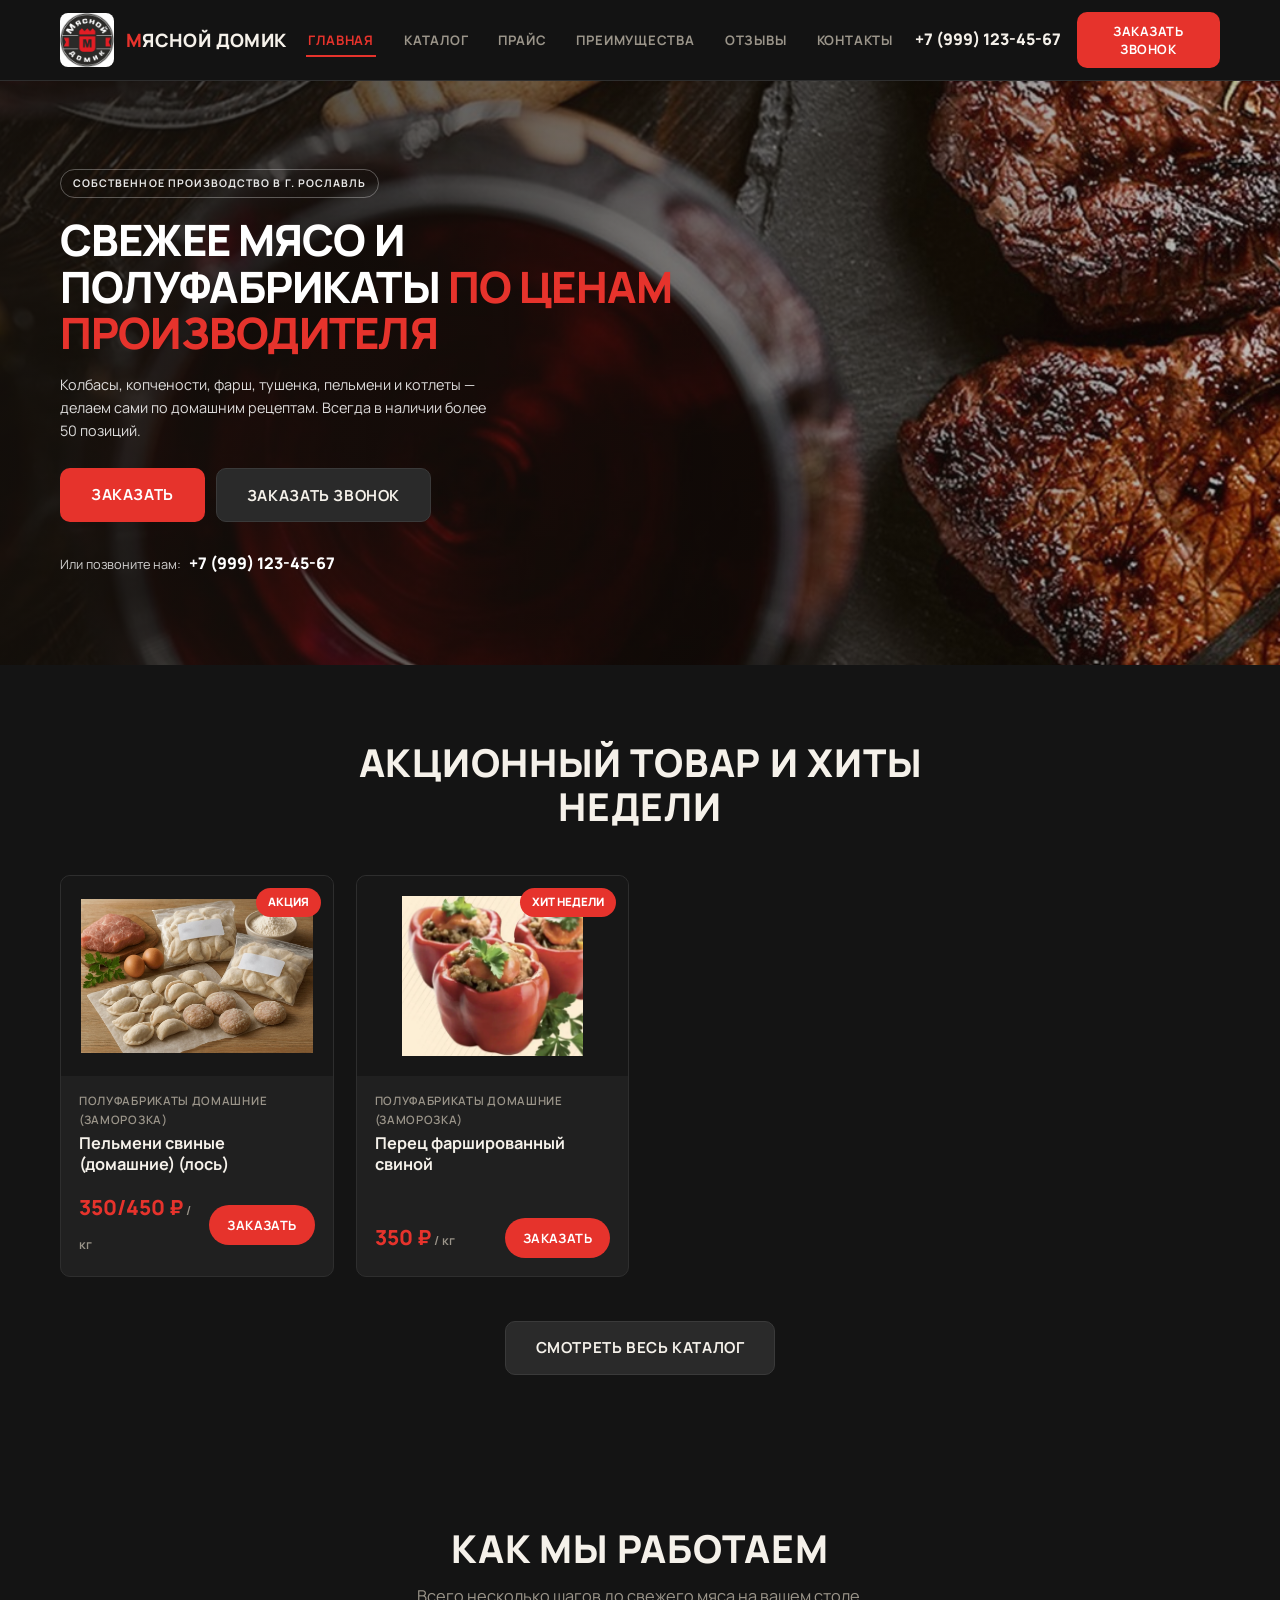
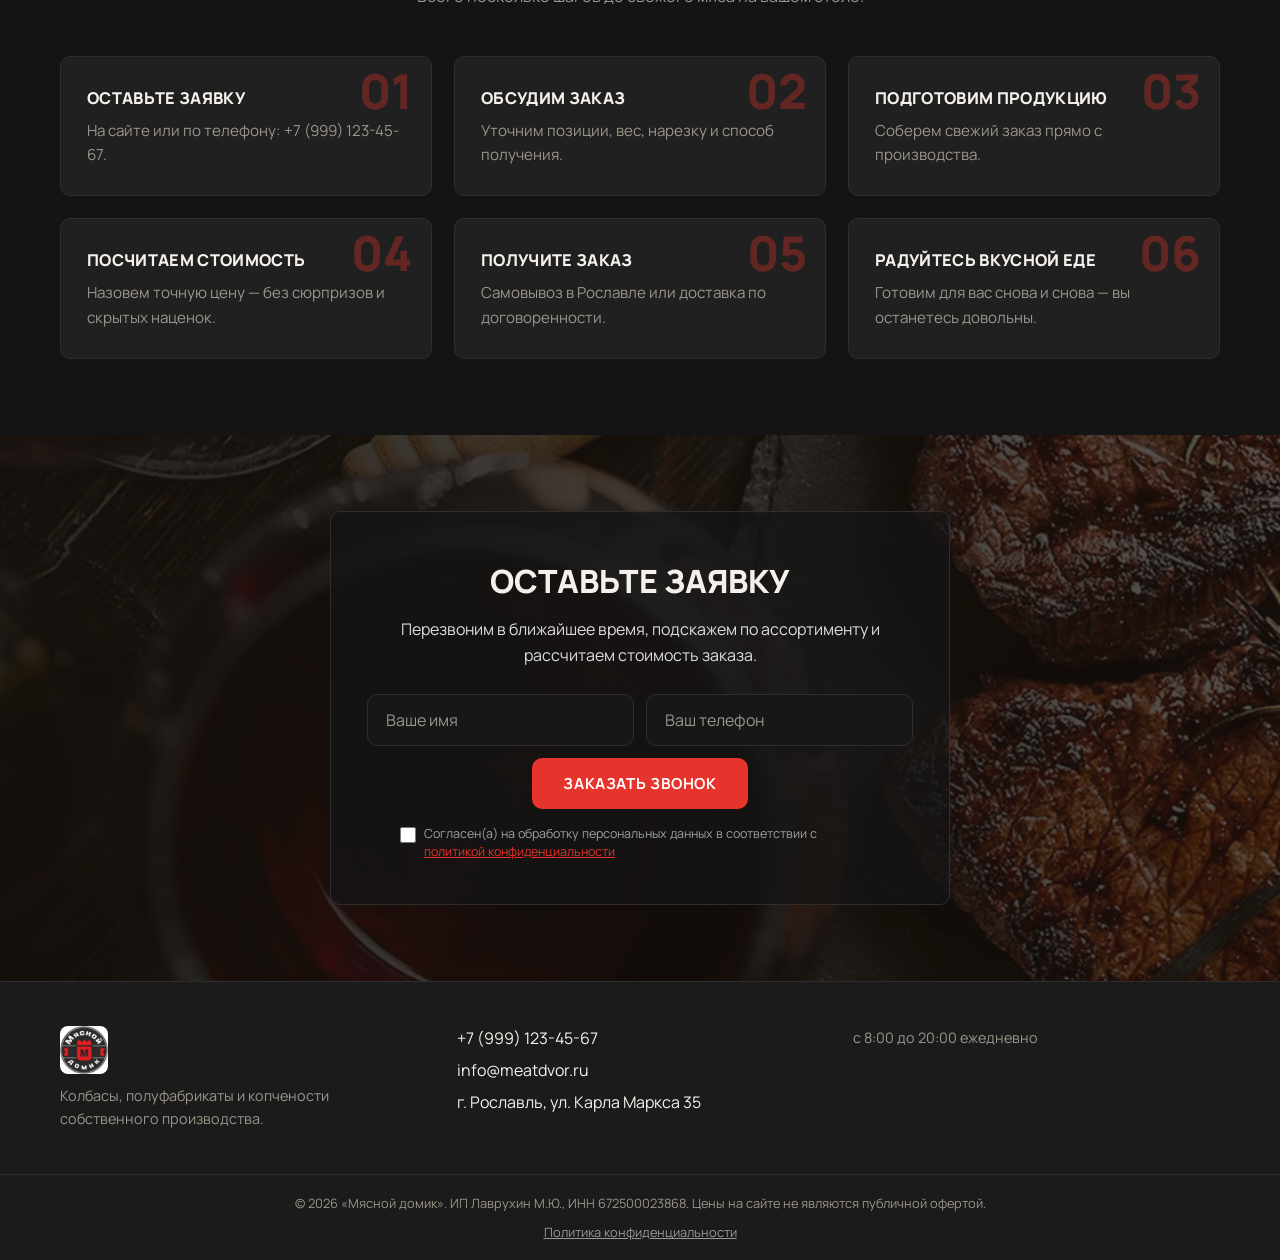
==== commit 6c46b021: "Каталог: реальные фото товаров + карточки копченостей/сала, hero 20%, кнопки «Заказать» (tel), убран" ====
--- a/index.html
+++ b/index.html
@@ -105,7 +105,7 @@
           <h1 class="hero__title">Свежее мясо и полуфабрикаты <span>по ценам производителя</span></h1>
           <p class="hero__subtitle">Колбасы, копчености, фарш, тушенка, пельмени и котлеты — делаем сами по домашним рецептам. Всегда в наличии более 50 позиций.</p>
           <div class="hero__actions">
-            <a href="#catalog" class="btn btn--red">Заказать</a>
+            <a href="tel:+79991234567" class="btn btn--red">Заказать</a>
             <button type="button" class="btn btn--dark js-call-btn">Заказать звонок</button>
           </div>
           <div class="hero__phone">
@@ -321,6 +321,157 @@
             <h3>Режим работы</h3>
             <span>Пн–Вс: 8:00 – 20:00</span>
             <span>Прайс на сайте обновляется</span>
+          </div>
+        </div>
+
+        <div class="shops">
+          <h3 class="shops__title">Наши магазины</h3>
+          <div class="shops__grid">
+
+            <div class="shop-card reveal">
+              <div class="shop-card__head">
+                <h3>«Мясной домик» №1</h3>
+                <span>г. Рославль, ул. Карла Маркса, 35</span>
+              </div>
+              <div class="map-tabs">
+                <input type="radio" name="shop-map-1" id="shop-map-1-y" class="map-tabs__input" value="yandex" checked>
+                <input type="radio" name="shop-map-1" id="shop-map-1-g" class="map-tabs__input" value="2gis">
+                <div class="map-tabs__labels">
+                  <label for="shop-map-1-y" class="map-tabs__label" data-map="yandex">Яндекс.Карты</label>
+                  <label for="shop-map-1-g" class="map-tabs__label" data-map="2gis">2ГИС</label>
+                </div>
+                <div class="map-tabs__panel" data-map="yandex">
+                  <iframe src="https://yandex.ru/map-widget/v1/?text=Рославль, ул. Карла Маркса, 35&z=16" allowfullscreen loading="lazy" title="Яндекс.Карты: «Мясной домик» №1"></iframe>
+                </div>
+                <div class="map-tabs__panel" data-map="2gis">
+                  <div class="map-tabs__placeholder">
+                    <p>Нажмите, чтобы открыть карту в 2ГИС</p>
+                    <a class="btn btn--red btn--sm" href="https://2gis.ru/roslavl/search/Карла Маркса 35" target="_blank" rel="noopener">Открыть в 2ГИС</a>
+                  </div>
+                </div>
+              </div>
+            </div>
+
+            <div class="shop-card reveal">
+              <div class="shop-card__head">
+                <h3>«Мясной домик» №2</h3>
+                <span>г. Рославль, ул. Ленина, 1</span>
+              </div>
+              <div class="map-tabs">
+                <input type="radio" name="shop-map-2" id="shop-map-2-y" class="map-tabs__input" value="yandex" checked>
+                <input type="radio" name="shop-map-2" id="shop-map-2-g" class="map-tabs__input" value="2gis">
+                <div class="map-tabs__labels">
+                  <label for="shop-map-2-y" class="map-tabs__label" data-map="yandex">Яндекс.Карты</label>
+                  <label for="shop-map-2-g" class="map-tabs__label" data-map="2gis">2ГИС</label>
+                </div>
+                <div class="map-tabs__panel" data-map="yandex">
+                  <iframe src="https://yandex.ru/map-widget/v1/?text=Рославль, ул. Ленина, 1&z=16" allowfullscreen loading="lazy" title="Яндекс.Карты: «Мясной домик» №2"></iframe>
+                </div>
+                <div class="map-tabs__panel" data-map="2gis">
+                  <div class="map-tabs__placeholder">
+                    <p>Нажмите, чтобы открыть карту в 2ГИС</p>
+                    <a class="btn btn--red btn--sm" href="https://2gis.ru/roslavl/search/Ленина 1" target="_blank" rel="noopener">Открыть в 2ГИС</a>
+                  </div>
+                </div>
+              </div>
+            </div>
+
+            <div class="shop-card reveal">
+              <div class="shop-card__head">
+                <h3>«Мясной домик» №3</h3>
+                <span>г. Рославль, ул. Пролетарская, 42</span>
+              </div>
+              <div class="map-tabs">
+                <input type="radio" name="shop-map-3" id="shop-map-3-y" class="map-tabs__input" value="yandex" checked>
+                <input type="radio" name="shop-map-3" id="shop-map-3-g" class="map-tabs__input" value="2gis">
+                <div class="map-tabs__labels">
+                  <label for="shop-map-3-y" class="map-tabs__label" data-map="yandex">Яндекс.Карты</label>
+                  <label for="shop-map-3-g" class="map-tabs__label" data-map="2gis">2ГИС</label>
+                </div>
+                <div class="map-tabs__panel" data-map="yandex">
+                  <iframe src="https://yandex.ru/map-widget/v1/?text=Рославль, ул. Пролетарская, 42&z=16" allowfullscreen loading="lazy" title="Яндекс.Карты: «Мясной домик» №3"></iframe>
+                </div>
+                <div class="map-tabs__panel" data-map="2gis">
+                  <div class="map-tabs__placeholder">
+                    <p>Нажмите, чтобы открыть карту в 2ГИС</p>
+                    <a class="btn btn--red btn--sm" href="https://2gis.ru/roslavl/search/Пролетарская 42" target="_blank" rel="noopener">Открыть в 2ГИС</a>
+                  </div>
+                </div>
+              </div>
+            </div>
+
+            <div class="shop-card reveal">
+              <div class="shop-card__head">
+                <h3>«Мясной домик» №4</h3>
+                <span>г. Рославль, ул. Ленинградская, 25</span>
+              </div>
+              <div class="map-tabs">
+                <input type="radio" name="shop-map-4" id="shop-map-4-y" class="map-tabs__input" value="yandex" checked>
+                <input type="radio" name="shop-map-4" id="shop-map-4-g" class="map-tabs__input" value="2gis">
+                <div class="map-tabs__labels">
+                  <label for="shop-map-4-y" class="map-tabs__label" data-map="yandex">Яндекс.Карты</label>
+                  <label for="shop-map-4-g" class="map-tabs__label" data-map="2gis">2ГИС</label>
+                </div>
+                <div class="map-tabs__panel" data-map="yandex">
+                  <iframe src="https://yandex.ru/map-widget/v1/?text=Рославль, ул. Ленинградская, 25&z=16" allowfullscreen loading="lazy" title="Яндекс.Карты: «Мясной домик» №4"></iframe>
+                </div>
+                <div class="map-tabs__panel" data-map="2gis">
+                  <div class="map-tabs__placeholder">
+                    <p>Нажмите, чтобы открыть карту в 2ГИС</p>
+                    <a class="btn btn--red btn--sm" href="https://2gis.ru/roslavl/search/Ленинградская 25" target="_blank" rel="noopener">Открыть в 2ГИС</a>
+                  </div>
+                </div>
+              </div>
+            </div>
+
+            <div class="shop-card reveal">
+              <div class="shop-card__head">
+                <h3>«Мясной домик» №5</h3>
+                <span>г. Рославль, ул. Мичурина, 7</span>
+              </div>
+              <div class="map-tabs">
+                <input type="radio" name="shop-map-5" id="shop-map-5-y" class="map-tabs__input" value="yandex" checked>
+                <input type="radio" name="shop-map-5" id="shop-map-5-g" class="map-tabs__input" value="2gis">
+                <div class="map-tabs__labels">
+                  <label for="shop-map-5-y" class="map-tabs__label" data-map="yandex">Яндекс.Карты</label>
+                  <label for="shop-map-5-g" class="map-tabs__label" data-map="2gis">2ГИС</label>
+                </div>
+                <div class="map-tabs__panel" data-map="yandex">
+                  <iframe src="https://yandex.ru/map-widget/v1/?text=Рославль, ул. Мичурина, 7&z=16" allowfullscreen loading="lazy" title="Яндекс.Карты: «Мясной домик» №5"></iframe>
+                </div>
+                <div class="map-tabs__panel" data-map="2gis">
+                  <div class="map-tabs__placeholder">
+                    <p>Нажмите, чтобы открыть карту в 2ГИС</p>
+                    <a class="btn btn--red btn--sm" href="https://2gis.ru/roslavl/search/Мичурина 7" target="_blank" rel="noopener">Открыть в 2ГИС</a>
+                  </div>
+                </div>
+              </div>
+            </div>
+
+            <div class="shop-card reveal">
+              <div class="shop-card__head">
+                <h3>«Мясной домик» №6</h3>
+                <span>г. Рославль, ул. Октябрьская, 12</span>
+              </div>
+              <div class="map-tabs">
+                <input type="radio" name="shop-map-6" id="shop-map-6-y" class="map-tabs__input" value="yandex" checked>
+                <input type="radio" name="shop-map-6" id="shop-map-6-g" class="map-tabs__input" value="2gis">
+                <div class="map-tabs__labels">
+                  <label for="shop-map-6-y" class="map-tabs__label" data-map="yandex">Яндекс.Карты</label>
+                  <label for="shop-map-6-g" class="map-tabs__label" data-map="2gis">2ГИС</label>
+                </div>
+                <div class="map-tabs__panel" data-map="yandex">
+                  <iframe src="https://yandex.ru/map-widget/v1/?text=Рославль, ул. Октябрьская, 12&z=16" allowfullscreen loading="lazy" title="Яндекс.Карты: «Мясной домик» №6"></iframe>
+                </div>
+                <div class="map-tabs__panel" data-map="2gis">
+                  <div class="map-tabs__placeholder">
+                    <p>Нажмите, чтобы открыть карту в 2ГИС</p>
+                    <a class="btn btn--red btn--sm" href="https://2gis.ru/roslavl/search/Октябрьская 12" target="_blank" rel="noopener">Открыть в 2ГИС</a>
+                  </div>
+                </div>
+              </div>
+            </div>
+
           </div>
         </div>
       </div>
@@ -365,7 +516,6 @@
         <span>г. Рославль, ул. Карла Маркса 35</span>
       </div>
       <div class="footer__social">
-        <a href="https://t.me/meat_dvor" target="_blank" rel="noopener">Telegram</a>
         <span>с 8:00 до 20:00 ежедневно</span>
       </div>
     </div>
--- a/css/style.css
+++ b/css/style.css
@@ -257,7 +257,7 @@
 
 .hero__inner {
   position: relative;
-  padding: 110px 0;
+  padding: 88px 0;
 }
 
 .hero__content {
@@ -266,24 +266,24 @@
 
 .hero__label {
   display: inline-block;
-  padding: 6px 14px;
+  padding: 5px 12px;
   border: 1px solid rgba(255, 255, 255, 0.3);
   border-radius: 30px;
-  font-size: 0.78rem;
+  font-size: 0.66rem;
   font-weight: 700;
   text-transform: uppercase;
   letter-spacing: 0.1em;
-  margin-bottom: 24px;
+  margin-bottom: 19px;
   color: rgba(255, 255, 255, 0.9);
 }
 
 .hero__title {
-  font-size: clamp(2.1rem, 5vw, 3.4rem);
+  font-size: clamp(1.7rem, 4vw, 2.7rem);
   font-weight: 800;
   line-height: 1.08;
   letter-spacing: -0.02em;
   text-transform: uppercase;
-  margin-bottom: 20px;
+  margin-bottom: 16px;
 }
 
 .hero__title span {
@@ -291,29 +291,29 @@
 }
 
 .hero__subtitle {
-  font-size: 1.08rem;
+  font-size: 0.9rem;
   color: rgba(255, 255, 255, 0.85);
-  margin-bottom: 32px;
-  max-width: 520px;
+  margin-bottom: 26px;
+  max-width: 430px;
 }
 
 .hero__actions {
   display: flex;
   flex-wrap: wrap;
-  gap: 14px;
-  margin-bottom: 36px;
+  gap: 11px;
+  margin-bottom: 29px;
 }
 
 .hero__phone {
   display: flex;
   align-items: center;
-  gap: 10px;
-  font-size: 0.95rem;
+  gap: 8px;
+  font-size: 0.8rem;
   color: rgba(255, 255, 255, 0.8);
 }
 
 .hero__phone a {
-  font-size: 1.2rem;
+  font-size: 1rem;
   font-weight: 800;
   color: #fff;
 }
@@ -958,6 +958,105 @@
 
 .contact a:hover {
   color: var(--red);
+}
+
+.shops {
+  margin-top: 48px;
+}
+
+.shops__title {
+  font-size: 1.5rem;
+  font-weight: 800;
+  margin-bottom: 22px;
+}
+
+.shops__grid {
+  display: grid;
+  grid-template-columns: repeat(auto-fill, minmax(340px, 1fr));
+  gap: 22px;
+}
+
+.shop-card {
+  padding: 22px;
+  background: var(--card);
+  border: 1px solid var(--line);
+  border-radius: var(--radius);
+}
+
+.shop-card__head {
+  margin-bottom: 14px;
+}
+
+.shop-card__head h3 {
+  font-size: 1.05rem;
+  font-weight: 800;
+  margin-bottom: 4px;
+}
+
+.shop-card__head span {
+  color: var(--muted);
+  font-size: 0.95rem;
+}
+
+.map-tabs__input {
+  display: none;
+}
+
+.map-tabs__labels {
+  display: flex;
+  gap: 8px;
+  margin-bottom: 12px;
+}
+
+.map-tabs__label {
+  padding: 7px 14px;
+  border: 1px solid var(--line);
+  border-radius: 8px;
+  cursor: pointer;
+  font-size: 0.85rem;
+  color: var(--muted);
+  user-select: none;
+  transition: background 0.2s ease, border-color 0.2s ease, color 0.2s ease;
+}
+
+.map-tabs__label:hover {
+  border-color: var(--red);
+  color: var(--red);
+}
+
+.map-tabs__label.active {
+  background: var(--red);
+  border-color: var(--red);
+  color: #fff;
+}
+
+.map-tabs__panel {
+  display: none;
+}
+
+.map-tabs__panel.active {
+  display: block;
+}
+
+.map-tabs__panel iframe {
+  display: block;
+  width: 100%;
+  height: 280px;
+  border: 0;
+  border-radius: 10px;
+}
+
+.map-tabs__placeholder {
+  display: flex;
+  flex-direction: column;
+  align-items: center;
+  justify-content: center;
+  gap: 14px;
+  min-height: 280px;
+  border: 1px dashed var(--line);
+  border-radius: 10px;
+  text-align: center;
+  color: var(--muted);
 }
 
 .footer {
